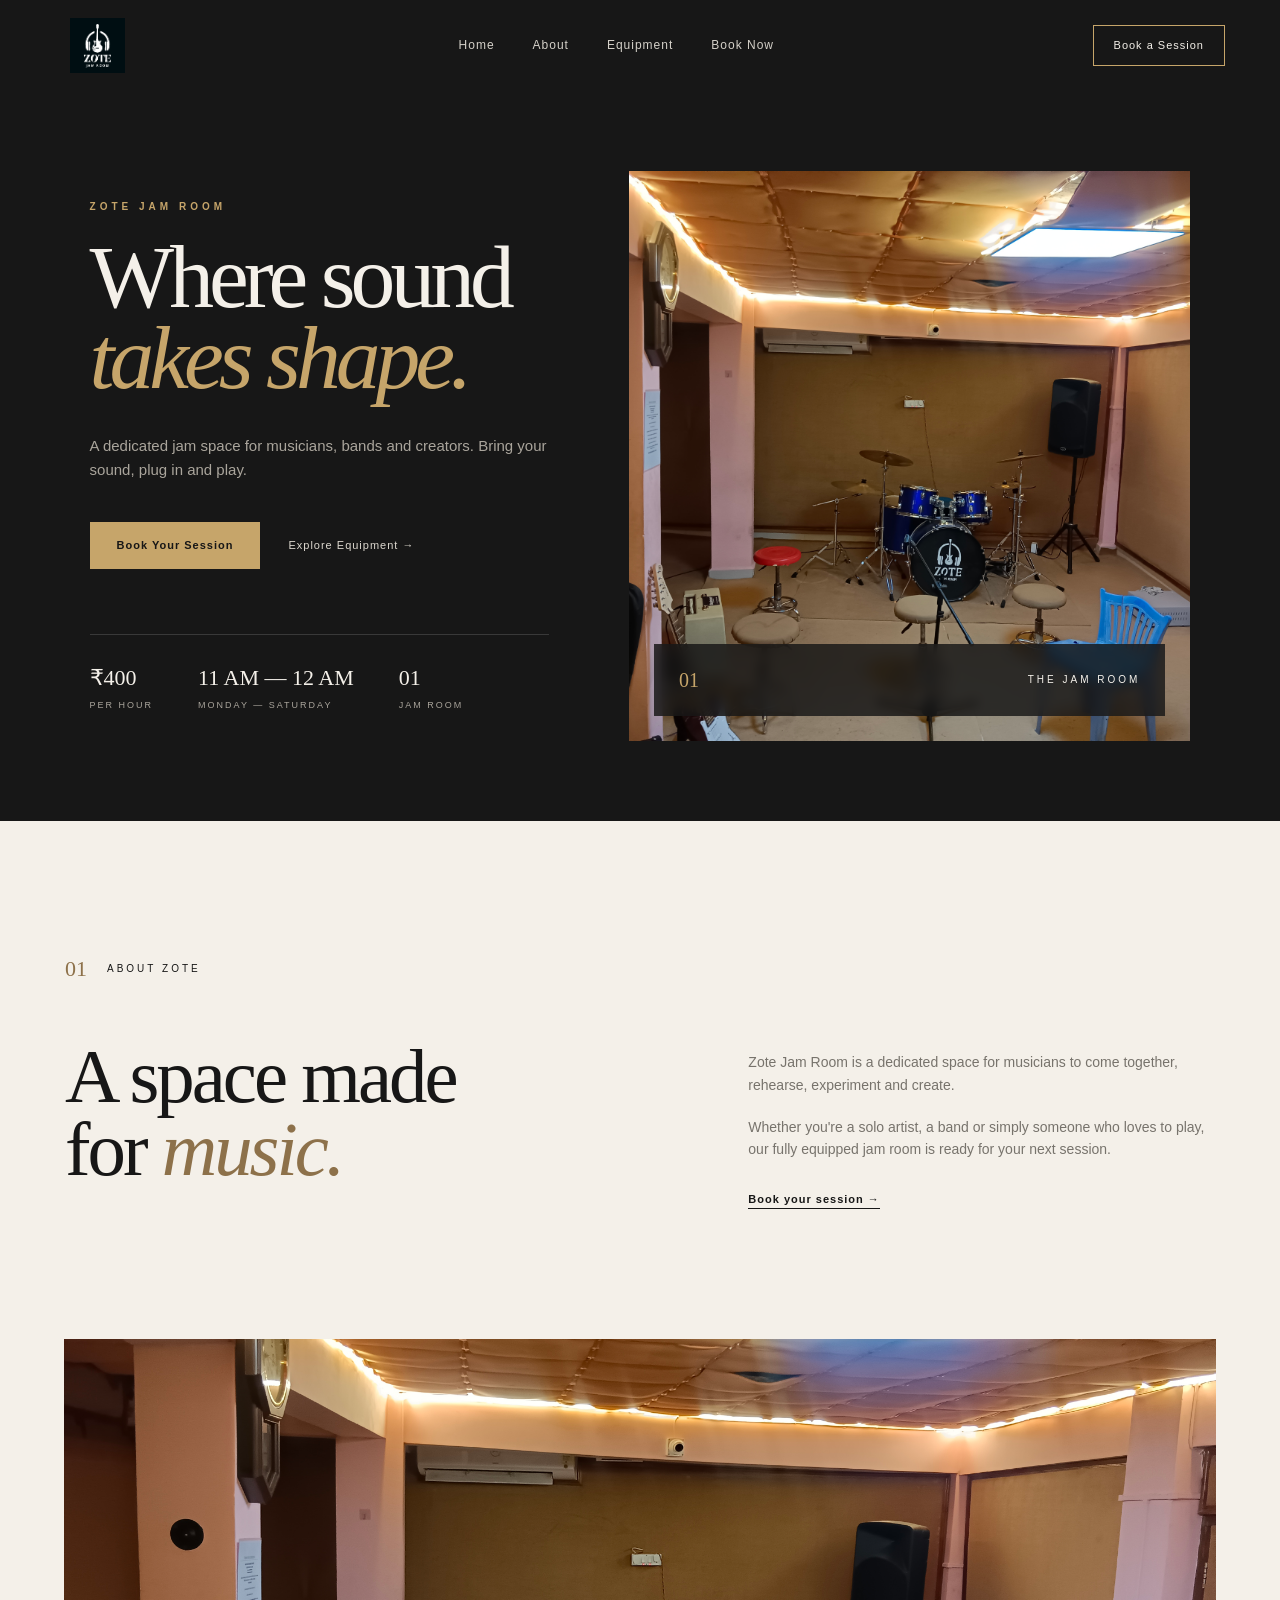
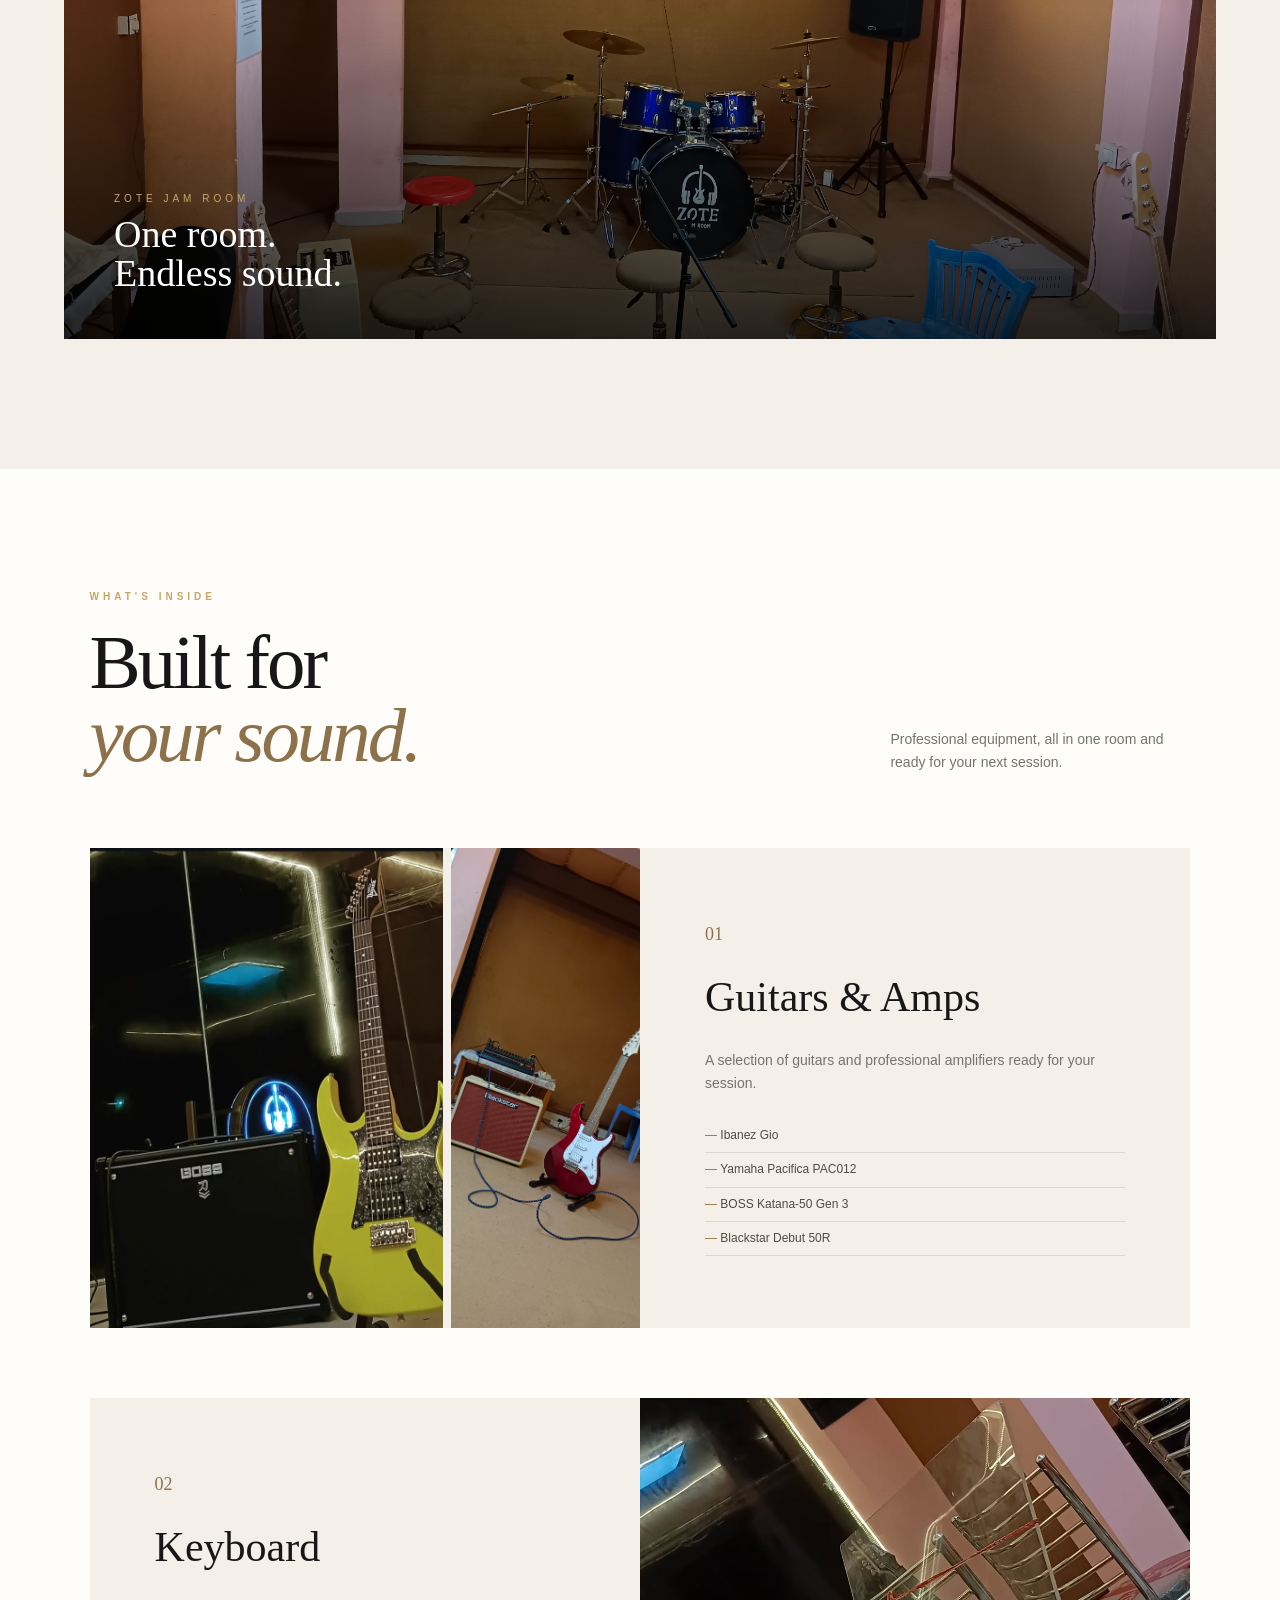
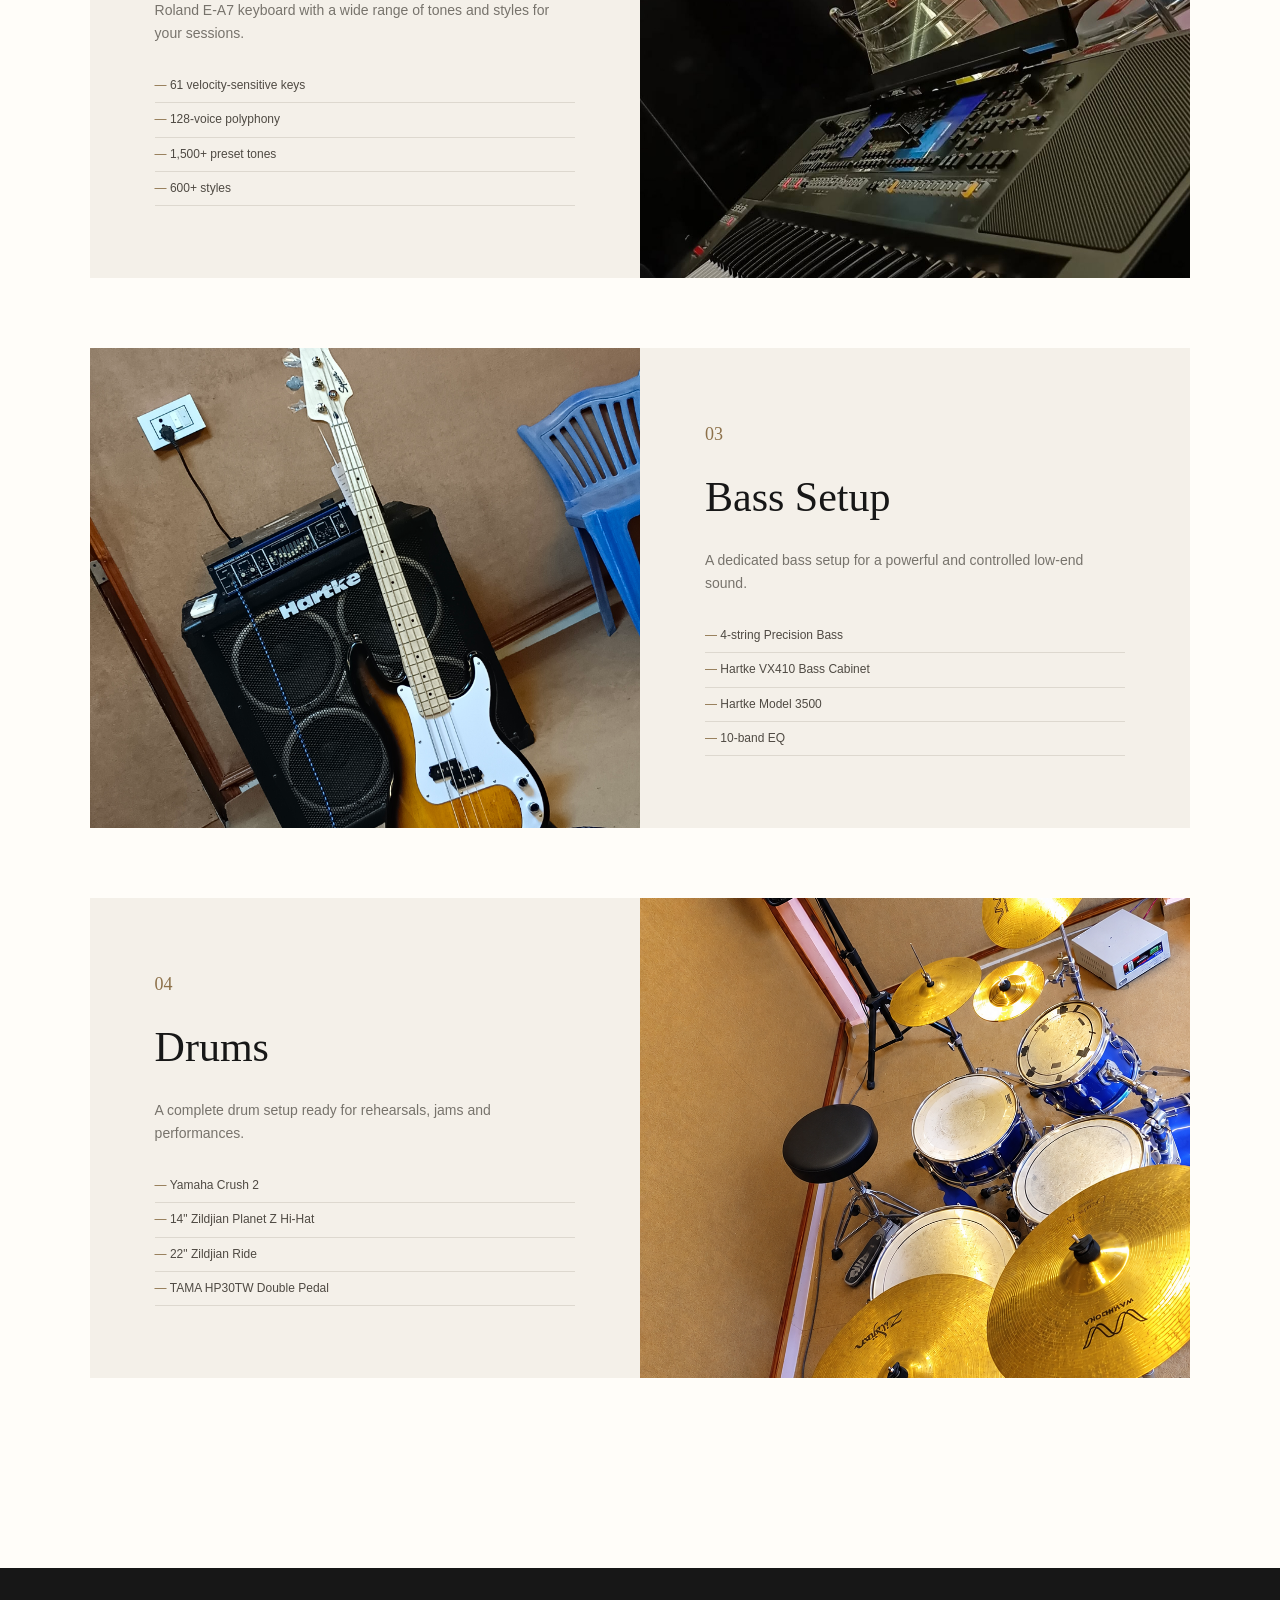
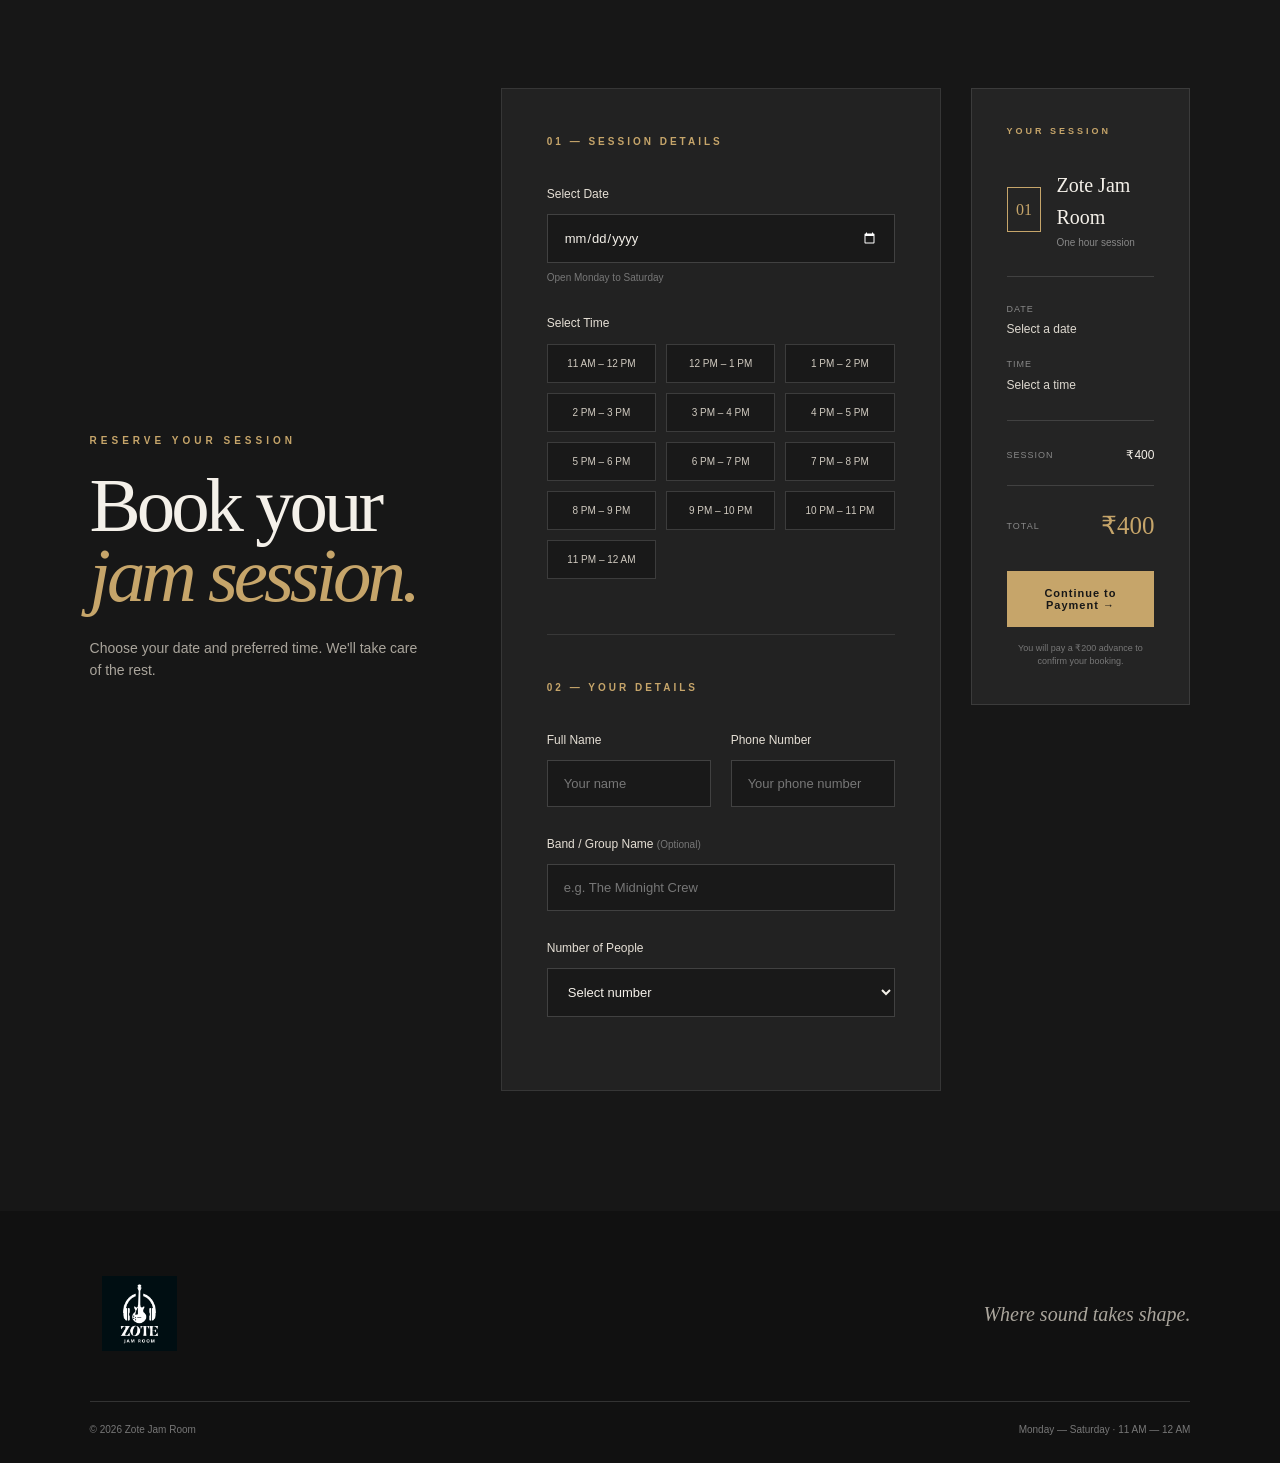
==== frontend/index.html @ 8114c33a "Initial Zote Jam Room website" ====
<!DOCTYPE html>
<html lang="en">

<head>

    <meta charset="UTF-8">

    <meta name="viewport"
          content="width=device-width, initial-scale=1.0">

    <title>Zote Jam Room | Where Sound Takes Shape</title>

    <link rel="stylesheet" href="style.css">

</head>


<body>


    <!-- ================= NAVBAR ================= -->

    <header>

        <nav class="navbar">

            <a href="#home" class="brand">

                <img
                    src="images/zte.png"
                    alt="Zote Jam Room Logo"
                >

            </a>


            <div class="nav-links">

                <a href="#home">Home</a>

                <a href="#about">About</a>

                <a href="#equipment">Equipment</a>

                <a href="#booking">Book Now</a>

            </div>


            <a href="#booking"
               class="nav-button">

                Book a Session

            </a>

        </nav>

    </header>



    <!-- ================= MAIN ================= -->

    <main>


        <!-- ================= HERO ================= -->

        <section class="hero" id="home">


            <div class="hero-content">


                <p class="eyebrow">
                    ZOTE JAM ROOM
                </p>


                <h1>

                    Where sound

                    <br>

                    <em>takes shape.</em>

                </h1>


                <p class="hero-description">

                    A dedicated jam space for musicians,
                    bands and creators. Bring your sound,
                    plug in and play.

                </p>


                <div class="hero-buttons">


                    <a href="#booking"
                       class="primary-button">

                        Book Your Session

                    </a>


                    <a href="#equipment"
                       class="secondary-button">

                        Explore Equipment →

                    </a>


                </div>


                <div class="hero-details">


                    <div>

                        <strong>₹400</strong>

                        <span>
                            Per Hour
                        </span>

                    </div>


                    <div>

                        <strong>
                            11 AM — 12 AM
                        </strong>

                        <span>
                            Monday — Saturday
                        </span>

                    </div>


                    <div>

                        <strong>01</strong>

                        <span>
                            Jam Room
                        </span>

                    </div>


                </div>


            </div>



            <!-- HERO IMAGE -->

            <div class="hero-image">

                <img
                    src="images/room.jpeg"
                    alt="Inside Zote Jam Room"
                >


                <div class="image-overlay">

                    <span>01</span>

                    <p>
                        THE JAM ROOM
                    </p>

                </div>

            </div>


        </section>



        <!-- ================= ABOUT ================= -->

        <section class="about"
                 id="about">


            <div class="section-number">

                <span>01</span>

                <p>ABOUT ZOTE</p>

            </div>


            <div class="about-grid">


                <h2>

                    A space made

                    <br>

                    for <em>music.</em>

                </h2>


                <div class="about-text">


                    <p>

                        Zote Jam Room is a dedicated
                        space for musicians to come
                        together, rehearse, experiment
                        and create.

                    </p>


                    <p>

                        Whether you're a solo artist,
                        a band or simply someone who
                        loves to play, our fully equipped
                        jam room is ready for your next
                        session.

                    </p>


                    <a href="#booking"
                       class="text-link">

                        Book your session →

                    </a>


                </div>


            </div>


        </section>



        <!-- ================= STUDIO SHOWCASE ================= -->

        <section class="showcase">


            <div class="showcase-image">


                <img
                    src="images/room.jpeg"
                    alt="Zote Jam Room Studio"
                >


                <div class="showcase-overlay">

                    <p>
                        ZOTE JAM ROOM
                    </p>

                    <h3>

                        One room.

                        <br>

                        Endless sound.

                    </h3>

                </div>


            </div>


        </section>



        <!-- ================= EQUIPMENT ================= -->

        <section class="equipment"
                 id="equipment">


            <div class="equipment-heading">


                <div>

                    <p class="eyebrow">
                        WHAT'S INSIDE
                    </p>


                    <h2>

                        Built for

                        <br>

                        <em>your sound.</em>

                    </h2>

                </div>


                <p>

                    Professional equipment,
                    all in one room and ready
                    for your next session.

                </p>


            </div>



            <!-- ================= GUITARS ================= -->

            <article class="equipment-card">


                <div class="equipment-gallery">


                    <div class="gallery-main">

                        <img
                            src="images/ibanez.jpeg"
                            alt="Ibanez Gio guitar"
                        >

                    </div>


                    <div class="gallery-small">

                        <img
                            src="images/yamaha.jpeg"
                            alt="Yamaha guitar"
                        >

                    </div>


                </div>


                <div class="equipment-info">


                    <span class="equipment-number">
                        01
                    </span>


                    <h3>
                        Guitars & Amps
                    </h3>


                    <p>

                        A selection of guitars and
                        professional amplifiers
                        ready for your session.

                    </p>


                    <ul>

                        <li>
                            Ibanez Gio
                        </li>

                        <li>
                            Yamaha Pacifica PAC012
                        </li>

                        <li>
                            BOSS Katana-50 Gen 3
                        </li>

                        <li>
                            Blackstar Debut 50R
                        </li>

                    </ul>


                </div>


            </article>



            <!-- ================= KEYBOARD ================= -->

            <article class="equipment-card reverse">


                <div class="equipment-image">


                    <img
                        src="images/keyboard.jpeg"
                        alt="Roland E-A7 Keyboard"
                    >


                </div>


                <div class="equipment-info">


                    <span class="equipment-number">
                        02
                    </span>


                    <h3>
                        Keyboard
                    </h3>


                    <p>

                        Roland E-A7 keyboard with
                        a wide range of tones and
                        styles for your sessions.

                    </p>


                    <ul>

                        <li>
                            61 velocity-sensitive keys
                        </li>

                        <li>
                            128-voice polyphony
                        </li>

                        <li>
                            1,500+ preset tones
                        </li>

                        <li>
                            600+ styles
                        </li>

                    </ul>


                </div>


            </article>



            <!-- ================= BASS ================= -->

            <article class="equipment-card">


                <div class="equipment-image">


                    <img
                        src="images/fender.jpeg"
                        alt="Fender Bass Guitar"
                    >


                </div>


                <div class="equipment-info">


                    <span class="equipment-number">
                        03
                    </span>


                    <h3>
                        Bass Setup
                    </h3>


                    <p>

                        A dedicated bass setup for
                        a powerful and controlled
                        low-end sound.

                    </p>


                    <ul>

                        <li>
                            4-string Precision Bass
                        </li>

                        <li>
                            Hartke VX410 Bass Cabinet
                        </li>

                        <li>
                            Hartke Model 3500
                        </li>

                        <li>
                            10-band EQ
                        </li>

                    </ul>


                </div>


            </article>



            <!-- ================= DRUMS ================= -->

            <article class="equipment-card reverse">


                <div class="equipment-image">


                    <img
                        src="images/drum.jpeg"
                        alt="Drum Kit"
                    >


                </div>


                <div class="equipment-info">


                    <span class="equipment-number">
                        04
                    </span>


                    <h3>
                        Drums
                    </h3>


                    <p>

                        A complete drum setup
                        ready for rehearsals,
                        jams and performances.

                    </p>


                    <ul>

                        <li>
                            Yamaha Crush 2
                        </li>

                        <li>
                            14" Zildjian Planet Z Hi-Hat
                        </li>

                        <li>
                            22" Zildjian Ride
                        </li>

                        <li>
                            TAMA HP30TW Double Pedal
                        </li>

                    </ul>


                </div>


            </article>


        </section>



       <!-- ================= BOOKING ================= -->

<section class="booking" id="booking">

    <div class="booking-header">

        <p class="eyebrow">
            RESERVE YOUR SESSION
        </p>

        <h2>
            Book your
            <br>
            <em>jam session.</em>
        </h2>

        <p>
            Choose your date and preferred time.
            We'll take care of the rest.
        </p>

    </div>


    <div class="booking-container">

        <!-- BOOKING FORM -->

        <div class="booking-form">

            <div class="form-section">

                <p class="form-label">
                    01 — SESSION DETAILS
                </p>


                <!-- DATE -->

                <div class="form-group">

                    <label for="booking-date">
                        Select Date
                    </label>

                    <input
                        type="date"
                        id="booking-date"
                        name="booking-date"
                        required
                    >

                    <small>
                        Open Monday to Saturday
                    </small>

                </div>


                <!-- TIME -->

                <div class="form-group">

                    <label>
                        Select Time
                    </label>

                    <div class="time-slots">

                        <button type="button"
                                class="time-slot">
                            11 AM – 12 PM
                        </button>

                        <button type="button"
                                class="time-slot">
                            12 PM – 1 PM
                        </button>

                        <button type="button"
                                class="time-slot">
                            1 PM – 2 PM
                        </button>

                        <button type="button"
                                class="time-slot">
                            2 PM – 3 PM
                        </button>

                        <button type="button"
                                class="time-slot">
                            3 PM – 4 PM
                        </button>

                        <button type="button"
                                class="time-slot">
                            4 PM – 5 PM
                        </button>

                        <button type="button"
                                class="time-slot">
                            5 PM – 6 PM
                        </button>

                        <button type="button"
                                class="time-slot">
                            6 PM – 7 PM
                        </button>

                        <button type="button"
                                class="time-slot">
                            7 PM – 8 PM
                        </button>

                        <button type="button"
                                class="time-slot">
                            8 PM – 9 PM
                        </button>

                        <button type="button"
                                class="time-slot">
                            9 PM – 10 PM
                        </button>

                        <button type="button"
                                class="time-slot">
                            10 PM – 11 PM
                        </button>

                        <button type="button"
                                class="time-slot">
                            11 PM – 12 AM
                        </button>

                    </div>

                </div>

            </div>


            <!-- CUSTOMER DETAILS -->

            <div class="form-section">

                <p class="form-label">
                    02 — YOUR DETAILS
                </p>


                <div class="form-row">

                    <div class="form-group">

                        <label for="name">
                            Full Name
                        </label>

                        <input
                            type="text"
                            id="name"
                            placeholder="Your name"
                            required
                        >

                    </div>


                    <div class="form-group">

                        <label for="phone">
                            Phone Number
                        </label>

                        <input
                            type="tel"
                            id="phone"
                            placeholder="Your phone number"
                            required
                        >

                    </div>

                </div>


                <div class="form-group">

                    <label for="band">
                        Band / Group Name
                        <span>(Optional)</span>
                    </label>

                    <input
                        type="text"
                        id="band"
                        placeholder="e.g. The Midnight Crew"
                    >

                </div>


                <div class="form-group">

                    <label for="members">
                        Number of People
                    </label>

                    <select id="members">

                        <option value="">
                            Select number
                        </option>

                        <option value="1">
                            1 person
                        </option>

                        <option value="2">
                            2 people
                        </option>

                        <option value="3">
                            3 people
                        </option>

                        <option value="4">
                            4 people
                        </option>

                        <option value="5">
                            5 people
                        </option>

                        <option value="6">
                            6 people
                        </option>

                        <option value="7">
                            7 people
                        </option>

                        <option value="8">
                            8 people
                        </option>

                    </select>

                </div>

            </div>

        </div>


        <!-- BOOKING SUMMARY -->

        <aside class="booking-summary">

            <p class="summary-label">
                YOUR SESSION
            </p>


            <div class="summary-room">

                <span class="summary-icon">
                    01
                </span>

                <div>

                    <h3>
                        Zote Jam Room
                    </h3>

                    <p>
                        One hour session
                    </p>

                </div>

            </div>


            <div class="summary-details">

                <div>

                    <span>
                        Date
                    </span>

                    <strong id="summary-date">
                        Select a date
                    </strong>

                </div>


                <div>

                    <span>
                        Time
                    </span>

                    <strong id="summary-time">
                        Select a time
                    </strong>

                </div>

            </div>


            <div class="summary-price">

                <div>

                    <span>
                        Session
                    </span>

                    <strong>
                        ₹400
                    </strong>

                </div>


                

                <div class="total">

                    <span>
                        Total
                    </span>

                    <strong>
                        ₹400
                    </strong>

                </div>

            </div>


            <button
                type="button"
                class="confirm-button">

                Continue to Payment →

            </button>


            <p class="booking-note">

                You will pay a ₹200 advance
                to confirm your booking.

            </p>

        </aside>

    </div>

</section>

    </main>



    <!-- ================= FOOTER ================= -->

    <footer>


        <div class="footer-top">


            <div class="footer-brand">

                <img
                    src="images/zte.png"
                    alt="Zote Jam Room"
                >

            </div>


            <p>
                Where sound takes shape.
            </p>


        </div>


        <div class="footer-bottom">


            <span>
                © 2026 Zote Jam Room
            </span>


            <span>
                Monday — Saturday · 11 AM — 12 AM
            </span>


        </div>


    </footer>



    <script src="script.js"></script>


</body>

</html>
---- frontend/style.css ----
/* ==================================================
   GLOBAL
================================================== */

* {
    margin: 0;
    padding: 0;
    box-sizing: border-box;
}


html {
    scroll-behavior: smooth;
}


body {
    font-family: Arial, Helvetica, sans-serif;
    background: #f4f0e9;
    color: #171717;
    line-height: 1.6;
}


img {
    width: 100%;
    height: 100%;
    object-fit: cover;
    display: block;
}


a {
    text-decoration: none;
    color: inherit;
}


:root {

    --black: #171717;

    --black-soft: #222222;

    --cream: #f4f0e9;

    --cream-light: #fffdf9;

    --gold: #c6a56a;

    --gold-light: #e0c38b;

    --brown: #8d714a;

    --gray: #77736c;

    --gray-light: #aaa59c;

}



/* ==================================================
   NAVBAR
================================================== */

header {

    background: var(--black);

    color: var(--cream);

    position: sticky;

    top: 0;

    z-index: 1000;

}


.navbar {

    max-width: 1400px;

    margin: auto;

    padding: 18px 55px;

    display: flex;

    align-items: center;

    justify-content: space-between;

}


/* LOGO IMAGE */

.brand {

    width: 85px;

    height: 55px;

    display: flex;

    align-items: center;

}


.brand img {

    width: 100%;

    height: 100%;

    object-fit: contain;

}



/* NAV LINKS */

.nav-links {

    display: flex;

    gap: 38px;

}


.nav-links a {

    color: #d5d1c9;

    font-size: 12px;

    letter-spacing: 1px;

    transition: 0.3s;

}


.nav-links a:hover {

    color: var(--gold);

}



/* NAV BUTTON */

.nav-button {

    border: 1px solid var(--gold);

    padding: 11px 20px;

    font-size: 11px;

    letter-spacing: 1px;

    transition: 0.3s;

}


.nav-button:hover {

    background: var(--gold);

    color: var(--black);

}



/* ==================================================
   HERO
================================================== */

.hero {

    min-height: 700px;

    padding: 80px 7%;

    background: var(--black);

    color: var(--cream);

    display: grid;

    grid-template-columns: 0.9fr 1.1fr;

    align-items: center;

    gap: 80px;

}


.hero-content {

    max-width: 600px;

}


.eyebrow {

    color: var(--gold);

    font-size: 10px;

    font-weight: bold;

    letter-spacing: 4px;

    margin-bottom: 22px;

}


.hero h1 {

    font-family: Georgia, "Times New Roman", serif;

    font-size: clamp(60px, 7vw, 105px);

    line-height: 0.9;

    font-weight: 400;

    letter-spacing: -5px;

}


.hero h1 em {

    color: var(--gold);

    font-style: italic;

}


.hero-description {

    max-width: 480px;

    margin-top: 35px;

    color: var(--gray-light);

    font-size: 15px;

}


.hero-buttons {

    display: flex;

    align-items: center;

    gap: 28px;

    margin-top: 40px;

}


.primary-button {

    display: inline-block;

    background: var(--gold);

    color: var(--black);

    padding: 15px 27px;

    font-size: 11px;

    font-weight: bold;

    letter-spacing: 1px;

    transition: 0.3s;

}


.primary-button:hover {

    background: var(--gold-light);

    transform: translateY(-3px);

}


.secondary-button {

    color: #ddd8cf;

    font-size: 11px;

    letter-spacing: 1px;

    transition: 0.3s;

}


.secondary-button:hover {

    color: var(--gold);

}



/* HERO DETAILS */

.hero-details {

    display: flex;

    gap: 45px;

    margin-top: 65px;

    padding-top: 25px;

    border-top: 1px solid #393939;

}


.hero-details div {

    display: flex;

    flex-direction: column;

}


.hero-details strong {

    font-family: Georgia, serif;

    font-size: 22px;

    font-weight: 400;

}


.hero-details span {

    color: var(--gray-light);

    font-size: 9px;

    text-transform: uppercase;

    letter-spacing: 2px;

    margin-top: 3px;

}



/* HERO IMAGE */

.hero-image {

    height: 570px;

    position: relative;

    overflow: hidden;

}


.hero-image img {

    transition: 0.6s;

}


.hero-image:hover img {

    transform: scale(1.03);

}


.image-overlay {

    position: absolute;

    bottom: 25px;

    left: 25px;

    right: 25px;

    padding: 20px 25px;

    background: rgba(23, 23, 23, 0.82);

    backdrop-filter: blur(6px);

    display: flex;

    justify-content: space-between;

    align-items: center;

}


.image-overlay span {

    color: var(--gold);

    font-family: Georgia, serif;

    font-size: 20px;

}


.image-overlay p {

    font-size: 10px;

    letter-spacing: 3px;

}



/* ==================================================
   ABOUT
================================================== */

.about {

    max-width: 1250px;

    margin: auto;

    padding: 130px 50px;

}


.section-number {

    display: flex;

    align-items: center;

    gap: 20px;

}


.section-number span {

    font-family: Georgia, serif;

    color: var(--brown);

    font-size: 22px;

}


.section-number p {

    font-size: 10px;

    letter-spacing: 3px;

}


.about-grid {

    margin-top: 55px;

    display: grid;

    grid-template-columns: 1fr 0.8fr;

    gap: 100px;

}


.about-grid h2 {

    font-family: Georgia, serif;

    font-size: clamp(50px, 6vw, 80px);

    line-height: 0.95;

    font-weight: 400;

    letter-spacing: -3px;

}


.about-grid h2 em {

    color: var(--brown);

    font-style: italic;

}


.about-text {

    padding-top: 10px;

    color: var(--gray);

    font-size: 14px;

}


.about-text p + p {

    margin-top: 20px;

}


.text-link {

    display: inline-block;

    margin-top: 30px;

    color: var(--black);

    font-size: 11px;

    font-weight: bold;

    letter-spacing: 1px;

    border-bottom: 1px solid var(--black);

    transition: 0.3s;

}


.text-link:hover {

    color: var(--brown);

    border-color: var(--brown);

}



/* ==================================================
   STUDIO SHOWCASE
================================================== */

.showcase {

    padding: 0 5% 130px;

}


.showcase-image {

    max-width: 1400px;

    height: 600px;

    margin: auto;

    position: relative;

    overflow: hidden;

}


.showcase-image::after {

    content: "";

    position: absolute;

    inset: 0;

    background:
        linear-gradient(
            to top,
            rgba(0,0,0,0.75),
            transparent 55%
        );

}


.showcase-overlay {

    position: absolute;

    z-index: 2;

    bottom: 45px;

    left: 50px;

    color: white;

}


.showcase-overlay p {

    color: var(--gold);

    font-size: 10px;

    letter-spacing: 4px;

}


.showcase-overlay h3 {

    margin-top: 8px;

    font-family: Georgia, serif;

    font-size: 38px;

    font-weight: 400;

    line-height: 1.05;

}



/* ==================================================
   EQUIPMENT
================================================== */

.equipment {

    background: var(--cream-light);

    padding: 120px 7%;

}


.equipment-heading {

    max-width: 1250px;

    margin: auto;

    margin-bottom: 75px;

    display: flex;

    justify-content: space-between;

    align-items: end;

}


.equipment-heading h2 {

    font-family: Georgia, serif;

    font-size: clamp(50px, 6vw, 80px);

    font-weight: 400;

    line-height: 0.95;

    letter-spacing: -3px;

}


.equipment-heading h2 em {

    color: var(--brown);

    font-style: italic;

}


.equipment-heading > p {

    max-width: 300px;

    color: var(--gray);

    font-size: 14px;

}



/* ==================================================
   EQUIPMENT CARDS
================================================== */

.equipment-card {

    max-width: 1250px;

    margin: 0 auto 70px;

    display: grid;

    grid-template-columns: 1fr 1fr;

    min-height: 480px;

    background: var(--cream);

}


.equipment-card.reverse {

    direction: rtl;

}


.equipment-card.reverse .equipment-info {

    direction: ltr;

}



/* NORMAL IMAGE */

.equipment-image {

    height: 480px;

    overflow: hidden;

}


.equipment-image img {

    transition: 0.5s;

}


.equipment-card:hover .equipment-image img {

    transform: scale(1.04);

}



/* GUITAR GALLERY */

.equipment-gallery {

    height: 480px;

    display: grid;

    grid-template-columns: 1.5fr 0.8fr;

    gap: 8px;

    overflow: hidden;

}


.gallery-main,
.gallery-small {

    overflow: hidden;

}


.gallery-main img,
.gallery-small img {

    transition: 0.5s;

}


.equipment-card:hover
.gallery-main img,
.equipment-card:hover
.gallery-small img {

    transform: scale(1.04);

}



/* EQUIPMENT TEXT */

.equipment-info {

    padding: 65px;

    display: flex;

    flex-direction: column;

    justify-content: center;

}


.equipment-number {

    color: var(--brown);

    font-family: Georgia, serif;

    font-size: 18px;

    margin-bottom: 15px;

}


.equipment-info h3 {

    font-family: Georgia, serif;

    font-size: 42px;

    font-weight: 400;

    margin-bottom: 18px;

}


.equipment-info > p {

    color: var(--gray);

    font-size: 14px;

    max-width: 400px;

    margin-bottom: 25px;

}


.equipment-info ul {

    list-style: none;

    color: #4f4a43;

    font-size: 12px;

}


.equipment-info li {

    padding: 7px 0;

    border-bottom: 1px solid #ddd8cf;

}


.equipment-info li::before {

    content: "— ";

    color: var(--brown);

}



/* ==================================================
   BOOKING
================================================== */

.booking {

    background: var(--black);

    color: var(--cream);

    padding: 110px 10%;

    display: flex;

    justify-content: space-between;

    align-items: center;

    gap: 70px;

}


.booking-content {

    max-width: 650px;

}


.booking h2 {

    font-family: Georgia, serif;

    font-size: clamp(50px, 6vw, 80px);

    line-height: 0.95;

    font-weight: 400;

    letter-spacing: -3px;

}


.booking h2 em {

    color: var(--gold);

    font-style: italic;

}


.booking-content > p:last-child {

    color: var(--gray-light);

    max-width: 470px;

    margin-top: 25px;

    font-size: 14px;

}



/* BOOKING CARD */

.booking-card {

    min-width: 320px;

    padding: 40px;

    background: #242424;

    border: 1px solid #393939;

}


.booking-label {

    color: var(--gold);

    font-size: 9px;

    letter-spacing: 3px;

}


.price {

    font-family: Georgia, serif;

    font-size: 48px;

    margin-top: 15px;

}


.price span {

    font-family: Arial, sans-serif;

    color: var(--gray-light);

    font-size: 12px;

}


.booking-details {

    margin-top: 25px;

    padding: 20px 0;

    border-top: 1px solid #414141;

    border-bottom: 1px solid #414141;

}


.booking-details div {

    display: flex;

    justify-content: space-between;

    gap: 20px;

}


.booking-details div + div {

    margin-top: 12px;

}


.booking-details strong {

    font-size: 10px;

}


.booking-details span {

    color: var(--gray-light);

    font-size: 10px;

}


.booking-button {

    width: 100%;

    text-align: center;

    margin-top: 25px;

}


.booking-card small {

    display: block;

    color: #888;

    text-align: center;

    margin-top: 15px;

    font-size: 9px;

}



/* ==================================================
   FOOTER
================================================== */

footer {

    background: #111;

    color: #aaa59c;

    padding: 65px 7% 25px;

}


.footer-top {

    display: flex;

    justify-content: space-between;

    align-items: center;

}


.footer-brand {

    width: 100px;

    height: 75px;

}


.footer-brand img {

    object-fit: contain;

}


.footer-top > p {

    font-family: Georgia, serif;

    font-size: 20px;

    font-style: italic;

}


.footer-bottom {

    margin-top: 50px;

    padding-top: 20px;

    border-top: 1px solid #333;

    display: flex;

    justify-content: space-between;

    font-size: 10px;

    color: #777;

}



/* ==================================================
   TABLET
================================================== */

@media (max-width: 900px) {


        .booking {
        padding: 90px 25px;
    }

    .booking-container {
        grid-template-columns: 1fr;
    }

    .booking-summary {
        position: static;
    }

    .time-slots {
        grid-template-columns: repeat(2, 1fr);
    }


    .navbar {

        padding: 18px 25px;

    }


    .nav-links {

        display: none;

    }


    .hero {

        grid-template-columns: 1fr;

        padding: 70px 25px;

        gap: 50px;

    }


    .hero-image {

        height: 450px;

    }


    .about {

        padding: 90px 25px;

    }


    .about-grid {

        grid-template-columns: 1fr;

        gap: 40px;

    }


    .showcase {

        padding: 0 25px 90px;

    }


    .showcase-image {

        height: 450px;

    }


    .equipment {

        padding: 90px 25px;

    }


    .equipment-heading {

        flex-direction: column;

        align-items: start;

        gap: 25px;

    }


    .equipment-card,
    .equipment-card.reverse {

        grid-template-columns: 1fr;

        direction: ltr;

    }


    .equipment-image {

        height: 350px;

    }


    .equipment-gallery {

        height: 350px;

    }


    .equipment-info {

        padding: 45px 30px;

    }


    .booking {

        flex-direction: column;

        align-items: start;

        padding: 80px 25px;

    }


    .booking-card {

        width: 100%;

        min-width: 0;

    }


    .footer-top {

        flex-direction: column;

        align-items: start;

        gap: 25px;

    }


    .footer-bottom {

        flex-direction: column;

        gap: 10px;

    }

}

/* ==================================================
   BOOKING FORM
================================================== */

.booking {
    background: var(--black);
    color: var(--cream);

    padding: 120px 7%;
}


.booking-header {
    max-width: 1250px;
    margin: 0 auto 65px;
}


.booking-header h2 {
    font-family: Georgia, "Times New Roman", serif;

    font-size: clamp(55px, 6vw, 85px);

    font-weight: 400;

    line-height: 0.92;

    letter-spacing: -4px;
}


.booking-header h2 em {
    color: var(--gold);
    font-style: italic;
}


.booking-header > p:last-child {
    color: var(--gray-light);

    max-width: 450px;

    margin-top: 25px;

    font-size: 14px;
}


.booking-container {
    max-width: 1250px;

    margin: auto;

    display: grid;

    grid-template-columns: 1.4fr 0.7fr;

    gap: 30px;

    align-items: start;
}


/* FORM */

.booking-form {
    background: #222222;

    border: 1px solid #363636;

    padding: 45px;
}


.form-section + .form-section {
    margin-top: 55px;

    padding-top: 45px;

    border-top: 1px solid #383838;
}


.form-label {
    color: var(--gold);

    font-size: 10px;

    font-weight: bold;

    letter-spacing: 3px;

    margin-bottom: 35px;
}


.form-group {
    margin-bottom: 28px;
}


.form-group label {
    display: block;

    color: #e5dfd5;

    font-size: 12px;

    margin-bottom: 10px;
}


.form-group label span {
    color: #777;

    font-size: 10px;
}


.form-group input,
.form-group select {
    width: 100%;

    padding: 15px 16px;

    background: #191919;

    border: 1px solid #414141;

    color: var(--cream);

    font-family: Arial, sans-serif;

    font-size: 13px;

    outline: none;

    transition: 0.3s;
}


.form-group input:focus,
.form-group select:focus {
    border-color: var(--gold);
}


.form-group input::placeholder {
    color: #777;
}


.form-group small {
    display: block;

    color: #777;

    font-size: 10px;

    margin-top: 7px;
}


.form-row {
    display: grid;

    grid-template-columns: 1fr 1fr;

    gap: 20px;
}


/* DATE INPUT */

input[type="date"] {
    color-scheme: dark;
}


/* TIME SLOTS */

.time-slots {
    display: grid;

    grid-template-columns: repeat(3, 1fr);

    gap: 10px;
}


.time-slot {
    padding: 13px 8px;

    background: #191919;

    border: 1px solid #3c3c3c;

    color: #cfc9bf;

    font-size: 10px;

    cursor: pointer;

    transition: 0.25s;
}


.time-slot:hover {
    border-color: var(--gold);

    color: var(--gold);
}


.time-slot.selected {
    background: var(--gold);

    border-color: var(--gold);

    color: var(--black);

    font-weight: bold;
}


/* BOOKING SUMMARY */

.booking-summary {
    position: sticky;

    top: 110px;

    background: #242424;

    border: 1px solid #3b3b3b;

    padding: 35px;
}


.summary-label {
    color: var(--gold);

    font-size: 9px;

    font-weight: bold;

    letter-spacing: 3px;

    margin-bottom: 30px;
}


.summary-room {
    display: flex;

    align-items: center;

    gap: 15px;

    padding-bottom: 25px;

    border-bottom: 1px solid #414141;
}


.summary-icon {
    width: 45px;

    height: 45px;

    display: flex;

    align-items: center;

    justify-content: center;

    border: 1px solid var(--gold);

    color: var(--gold);

    font-family: Georgia, serif;

    font-size: 16px;
}


.summary-room h3 {
    font-family: Georgia, serif;

    font-size: 20px;

    font-weight: 400;
}


.summary-room p {
    color: #888;

    font-size: 10px;

    margin-top: 2px;
}


.summary-details {
    padding: 25px 0;

    border-bottom: 1px solid #414141;
}


.summary-details div {
    display: flex;

    flex-direction: column;

    gap: 4px;
}


.summary-details div + div {
    margin-top: 18px;
}


.summary-details span,
.summary-price span {
    color: #888;

    font-size: 9px;

    text-transform: uppercase;

    letter-spacing: 1px;
}


.summary-details strong {
    color: #ddd8cf;

    font-size: 12px;

    font-weight: normal;
}


.summary-price {
    padding: 25px 0;
}


.summary-price > div {
    display: flex;

    justify-content: space-between;

    align-items: center;
}


.summary-price > div + div {
    margin-top: 12px;
}


.summary-price strong {
    font-size: 12px;

    font-weight: normal;
}


.summary-price .total {
    margin-top: 20px;

    padding-top: 20px;

    border-top: 1px solid #414141;
}


.summary-price .total strong {
    color: var(--gold);

    font-family: Georgia, serif;

    font-size: 25px;
}


.confirm-button {
    width: 100%;

    border: none;

    padding: 16px;

    background: var(--gold);

    color: var(--black);

    font-size: 11px;

    font-weight: bold;

    letter-spacing: 1px;

    cursor: pointer;

    transition: 0.3s;
}


.confirm-button:hover {
    background: var(--gold-light);

    transform: translateY(-2px);
}


.booking-note {
    color: #777;

    text-align: center;

    font-size: 9px;

    line-height: 1.5;

    margin-top: 15px;
}


/* ==================================================
   MOBILE
================================================== */

@media (max-width: 500px) {

    
         .booking-form {
        padding: 30px 20px;
    }

    .form-row {
        grid-template-columns: 1fr;
        gap: 0;
    }

    .time-slots {
        grid-template-columns: 1fr 1fr;
    }

    .booking-summary {
        padding: 25px 20px;
    }

    .nav-button {

        display: none;

    }


    .hero h1 {

        font-size: 60px;

    }


    .hero-buttons {

        flex-direction: column;

        align-items: start;

    }


    .hero-details {

        gap: 20px;

        flex-wrap: wrap;

    }


    .hero-image {

        height: 350px;

    }


    .showcase-image {

        height: 350px;

    }


    .equipment-info h3 {

        font-size: 34px;

    }


    .equipment-gallery {

        grid-template-columns: 1fr;

        height: 500px;

    }


    .gallery-small {

        display: none;

    }


    .booking h2 {

        font-size: 50px;

    }

}
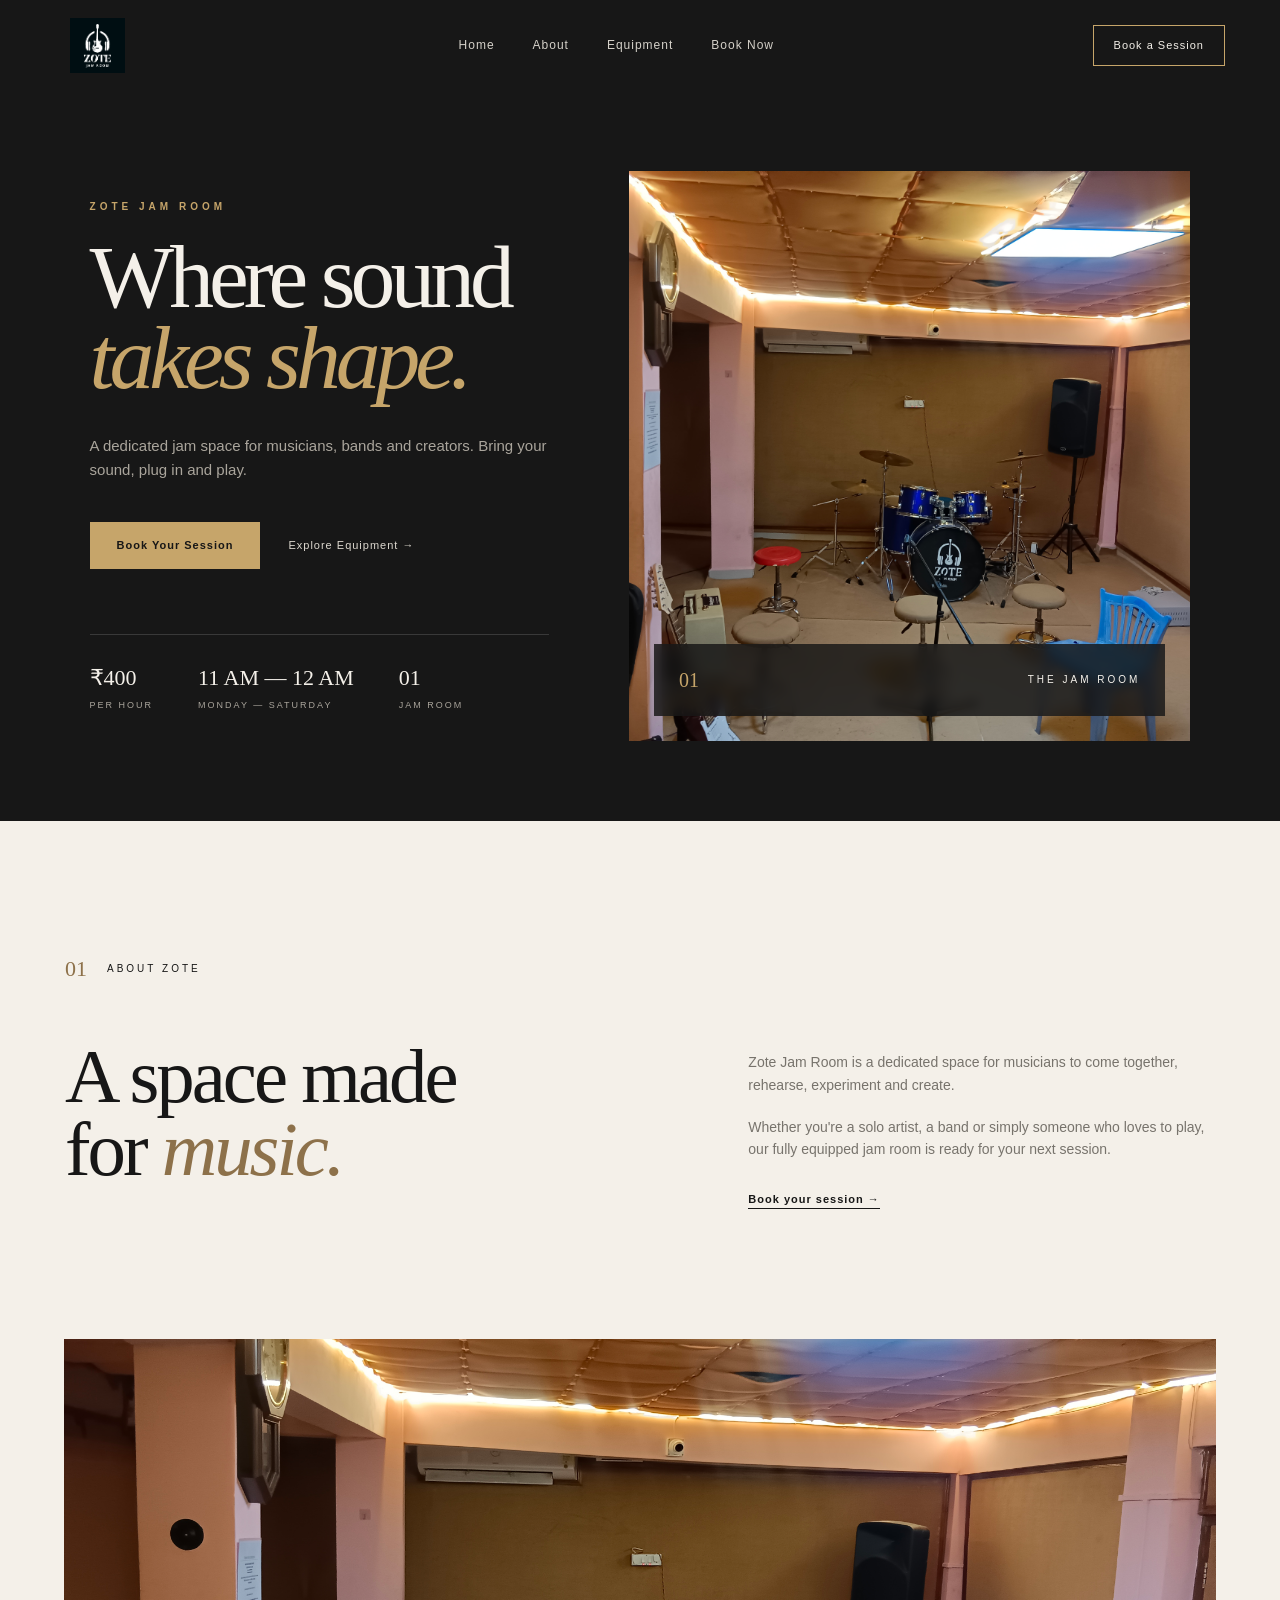
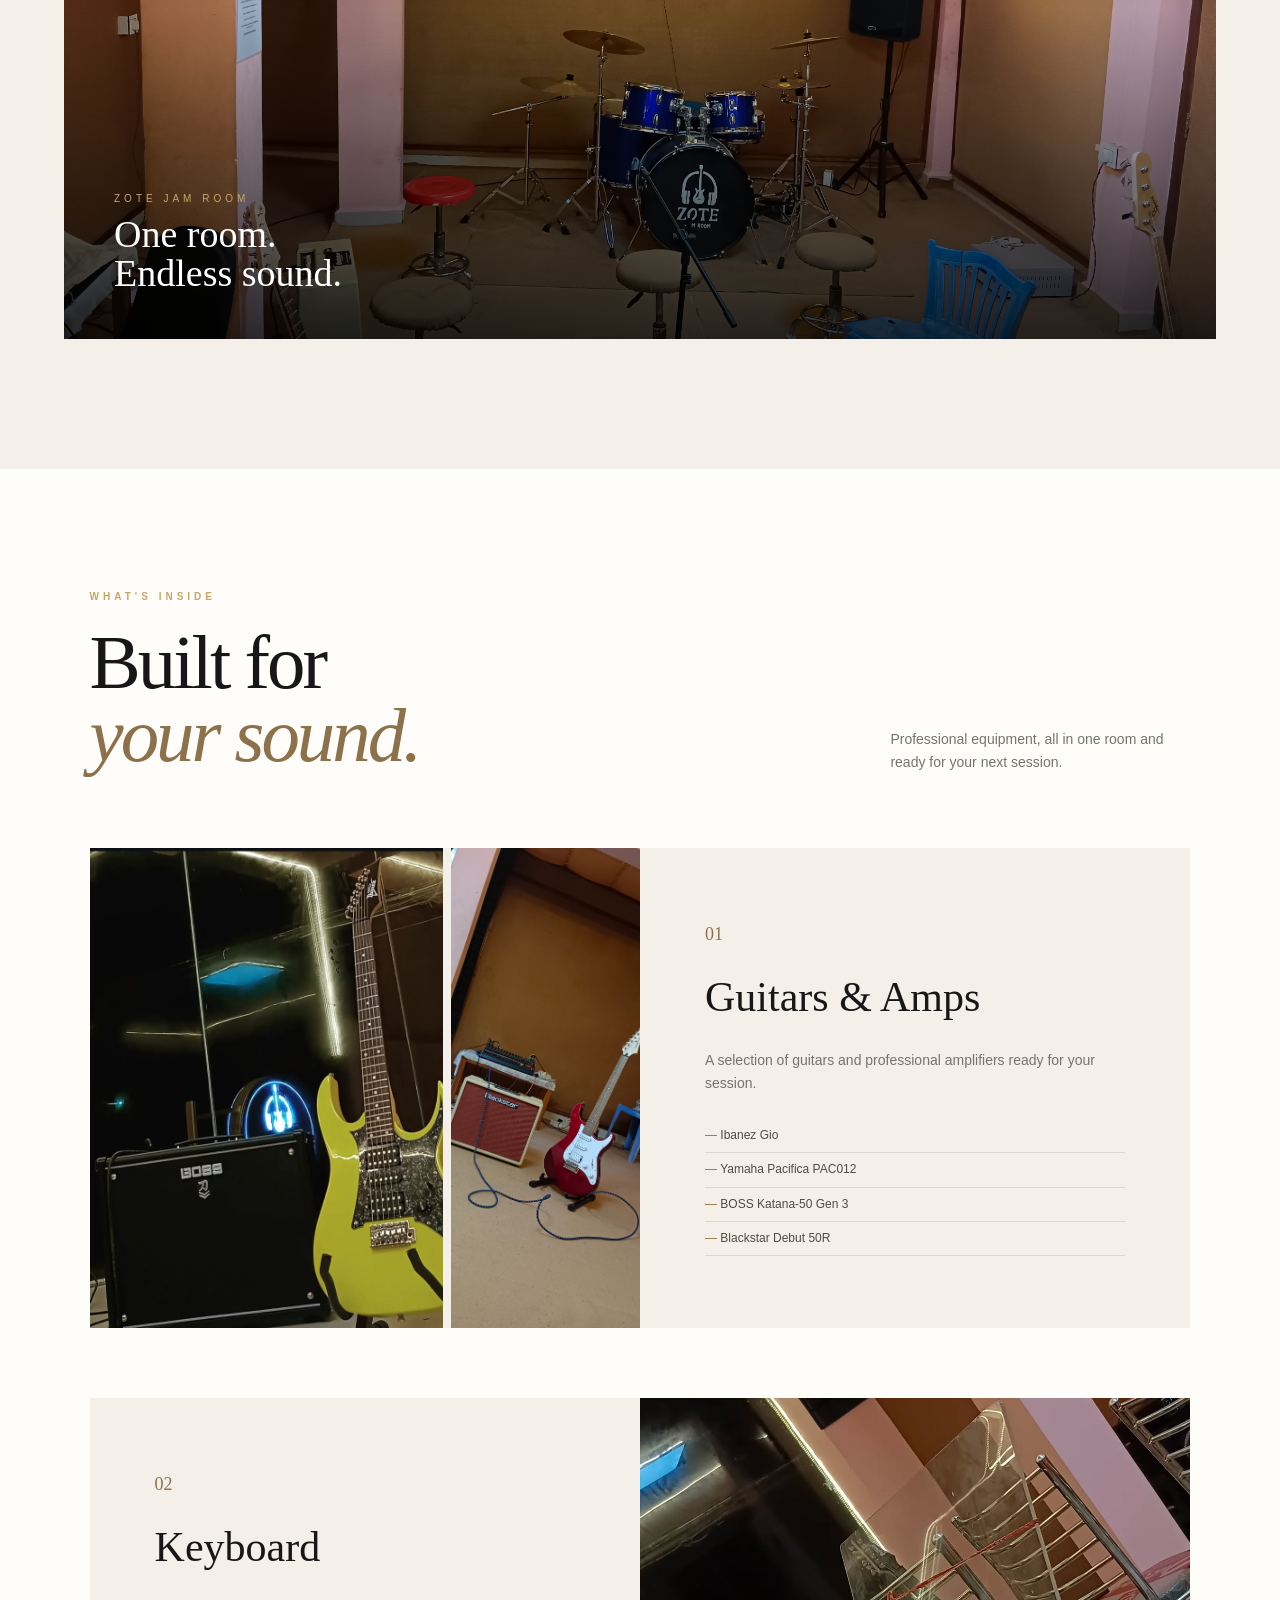
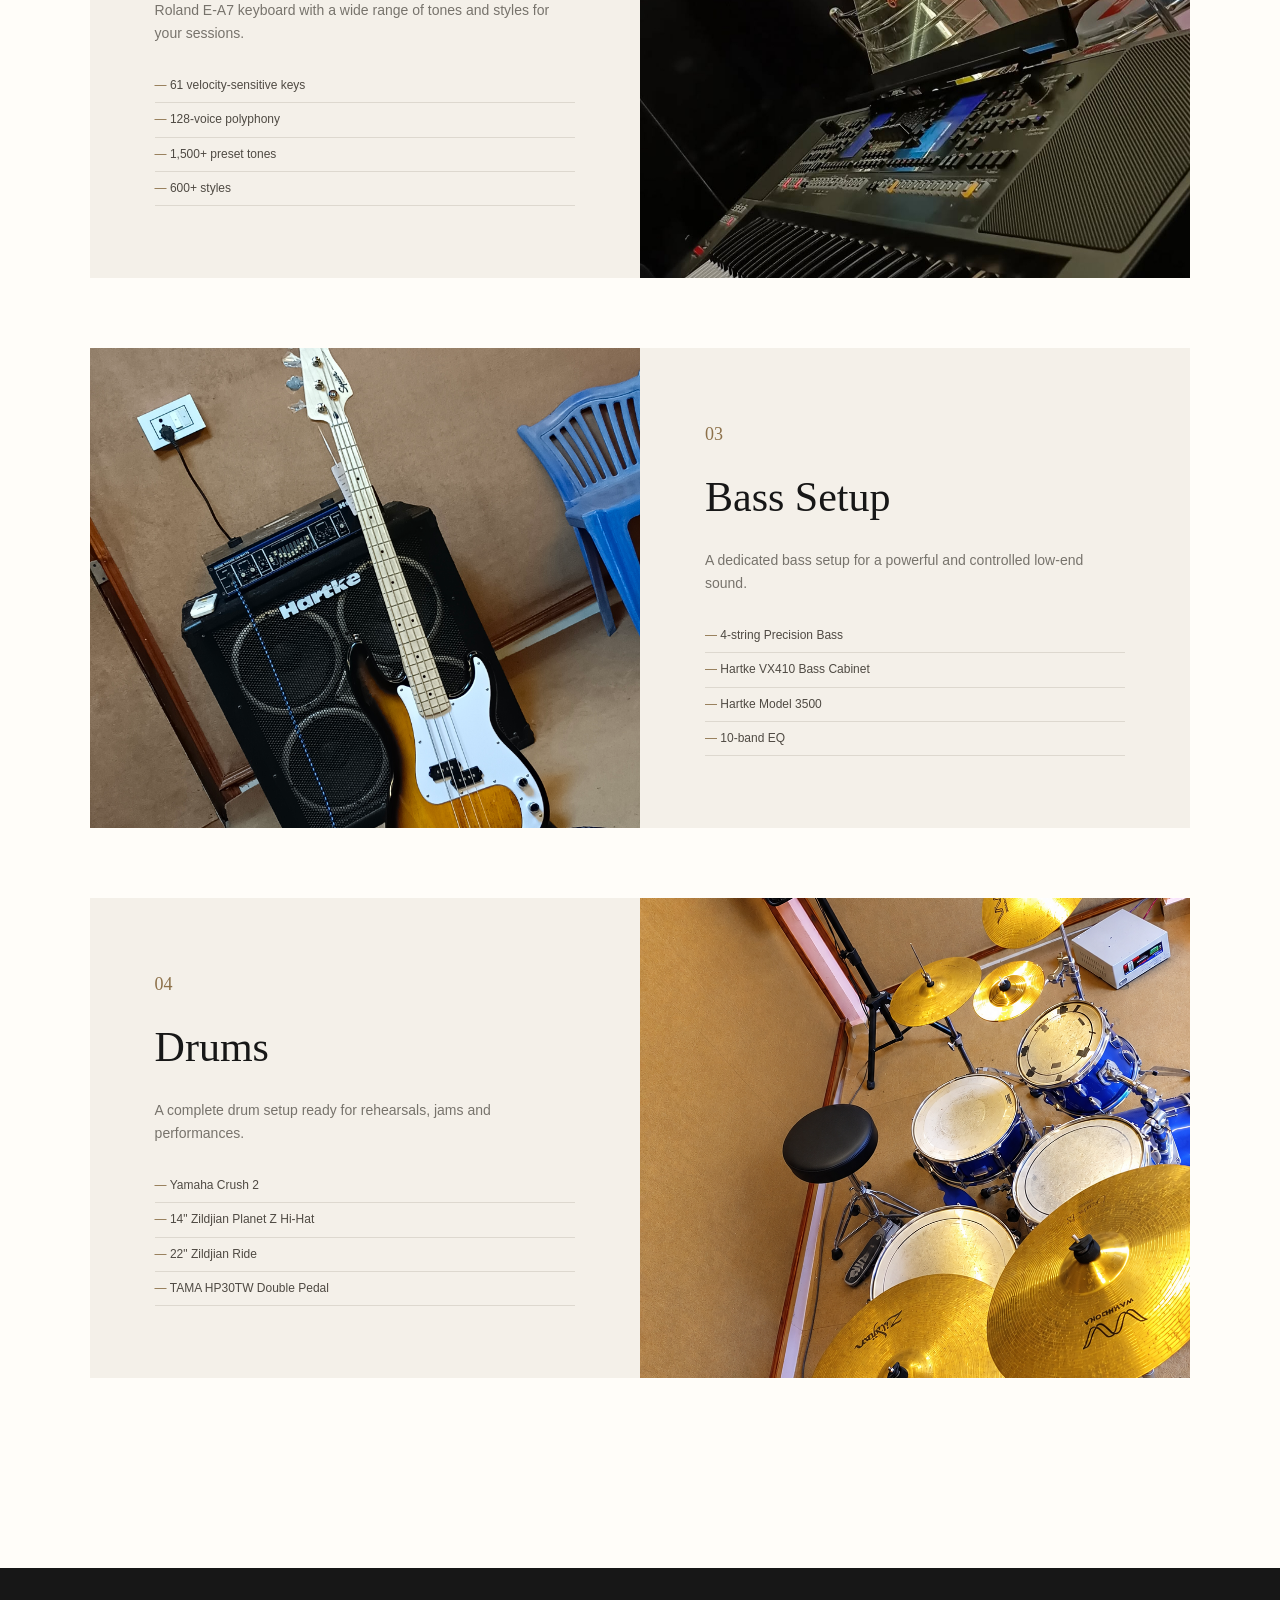
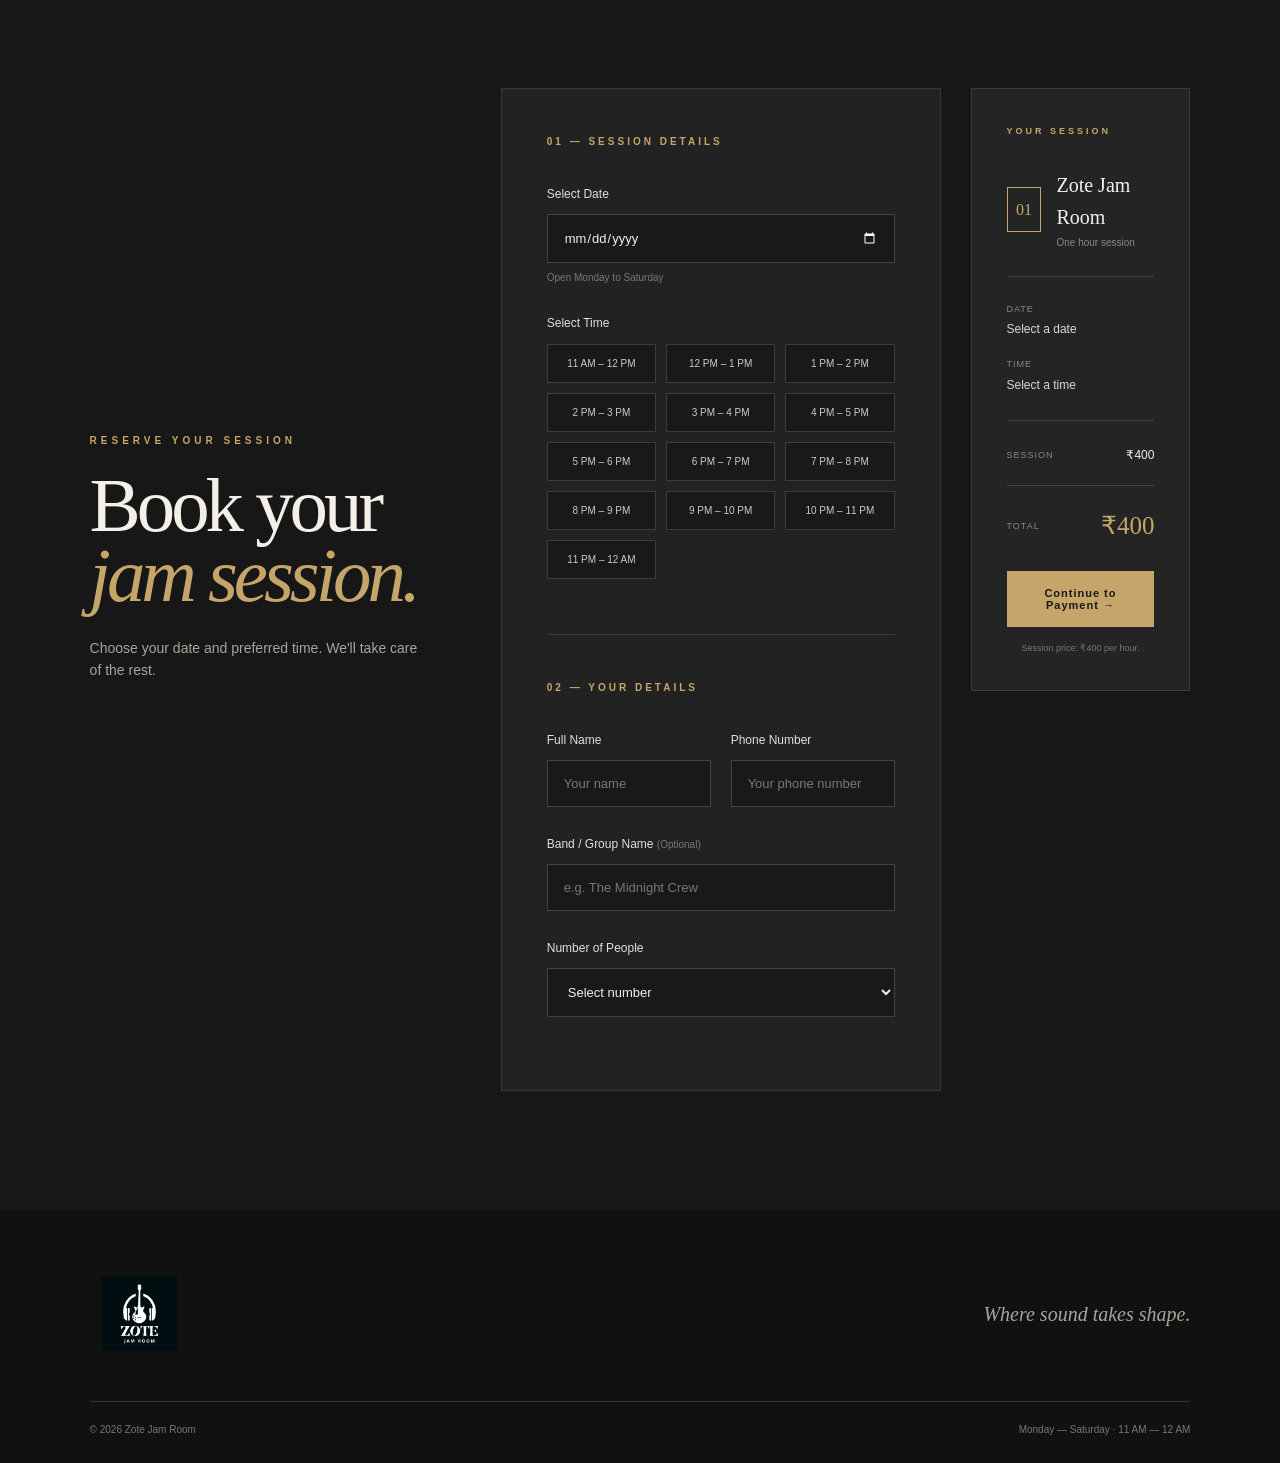
==== commit 5d6b8d3b: "Added booking form validation" ====
--- a/frontend/index.html
+++ b/frontend/index.html
@@ -838,7 +838,7 @@
                         Number of People
                     </label>
 
-                    <select id="members">
+                    <select id="members" required>
 
                         <option value="">
                             Select number
@@ -988,8 +988,7 @@
 
             <p class="booking-note">
 
-                You will pay a ₹200 advance
-                to confirm your booking.
+                 Session price: ₹400 per hour.
 
             </p>
 
--- a/frontend/style.css
+++ b/frontend/style.css
@@ -1593,6 +1593,12 @@
     font-weight: bold;
 }
 
+.time-slot.selected {
+    background: var(--gold);
+    color: var(--black);
+    border-color: var(--gold);
+}
+
 
 /* BOOKING SUMMARY */
 
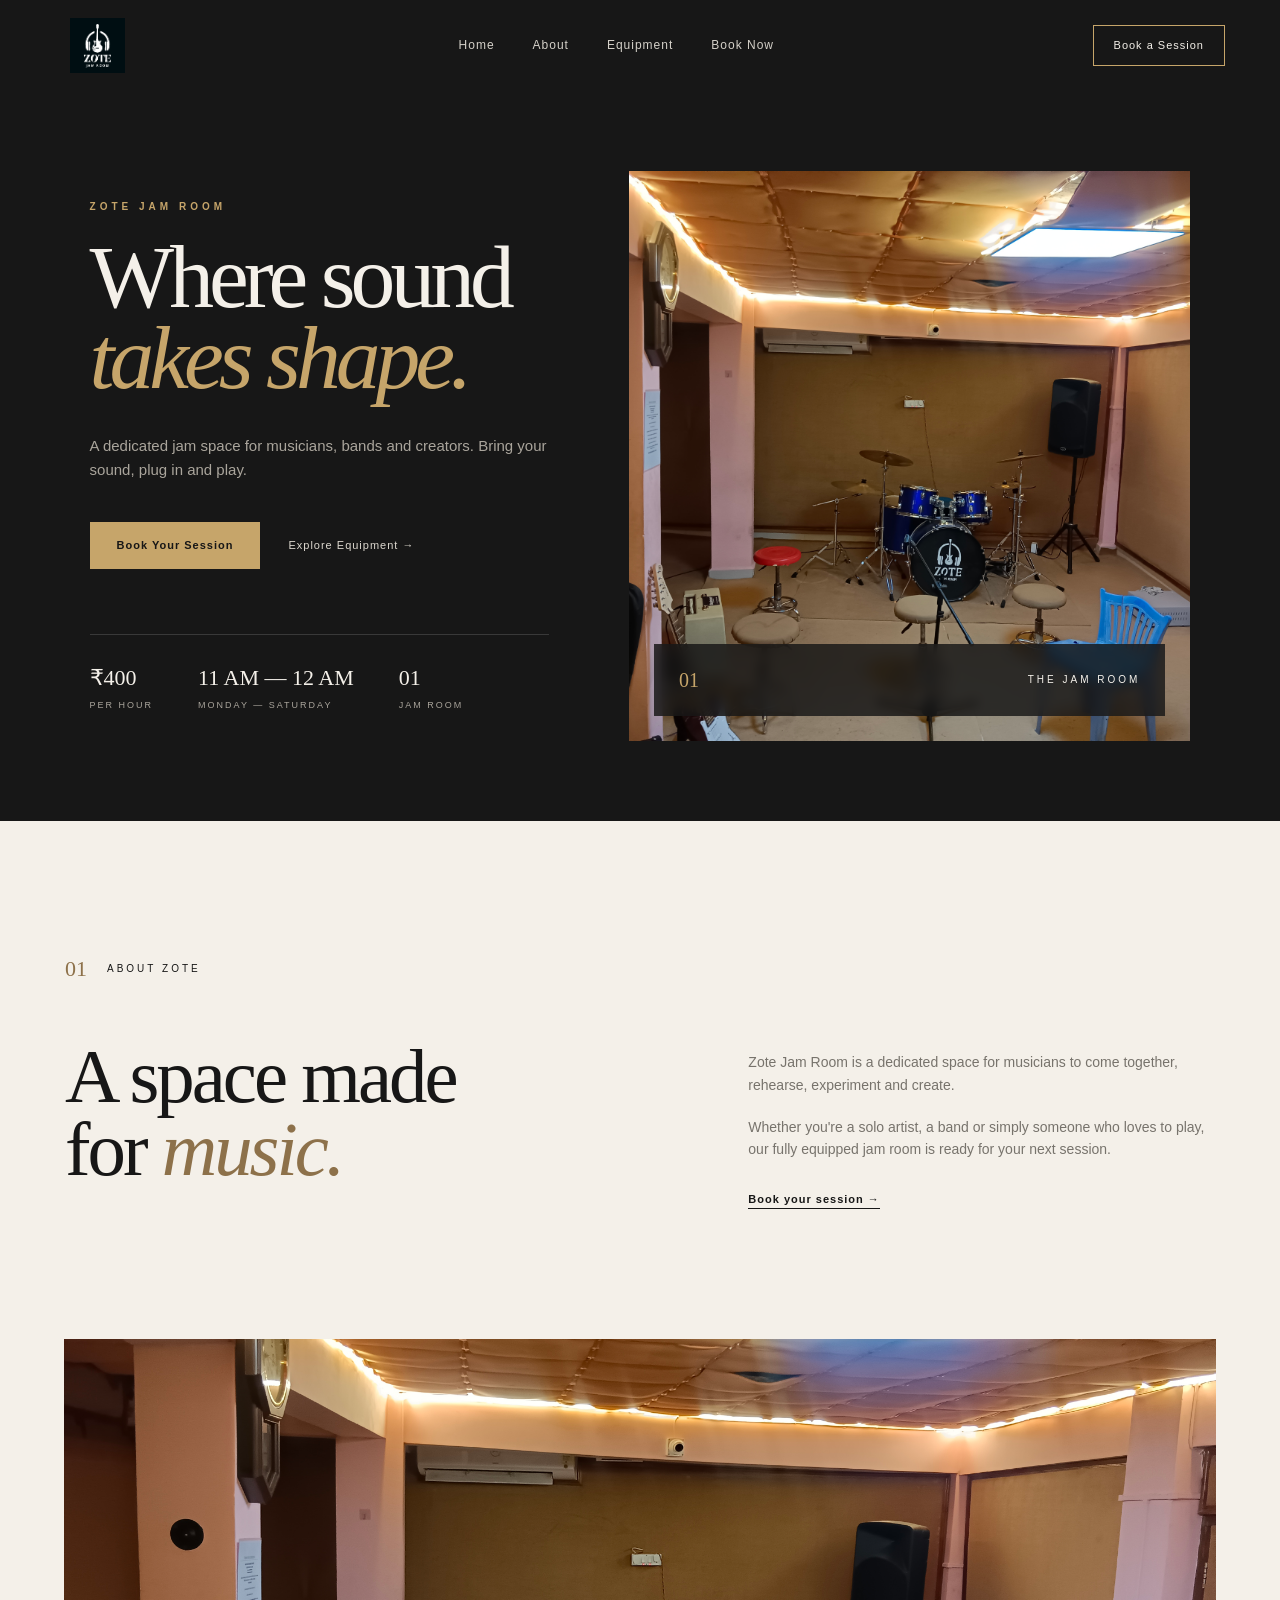
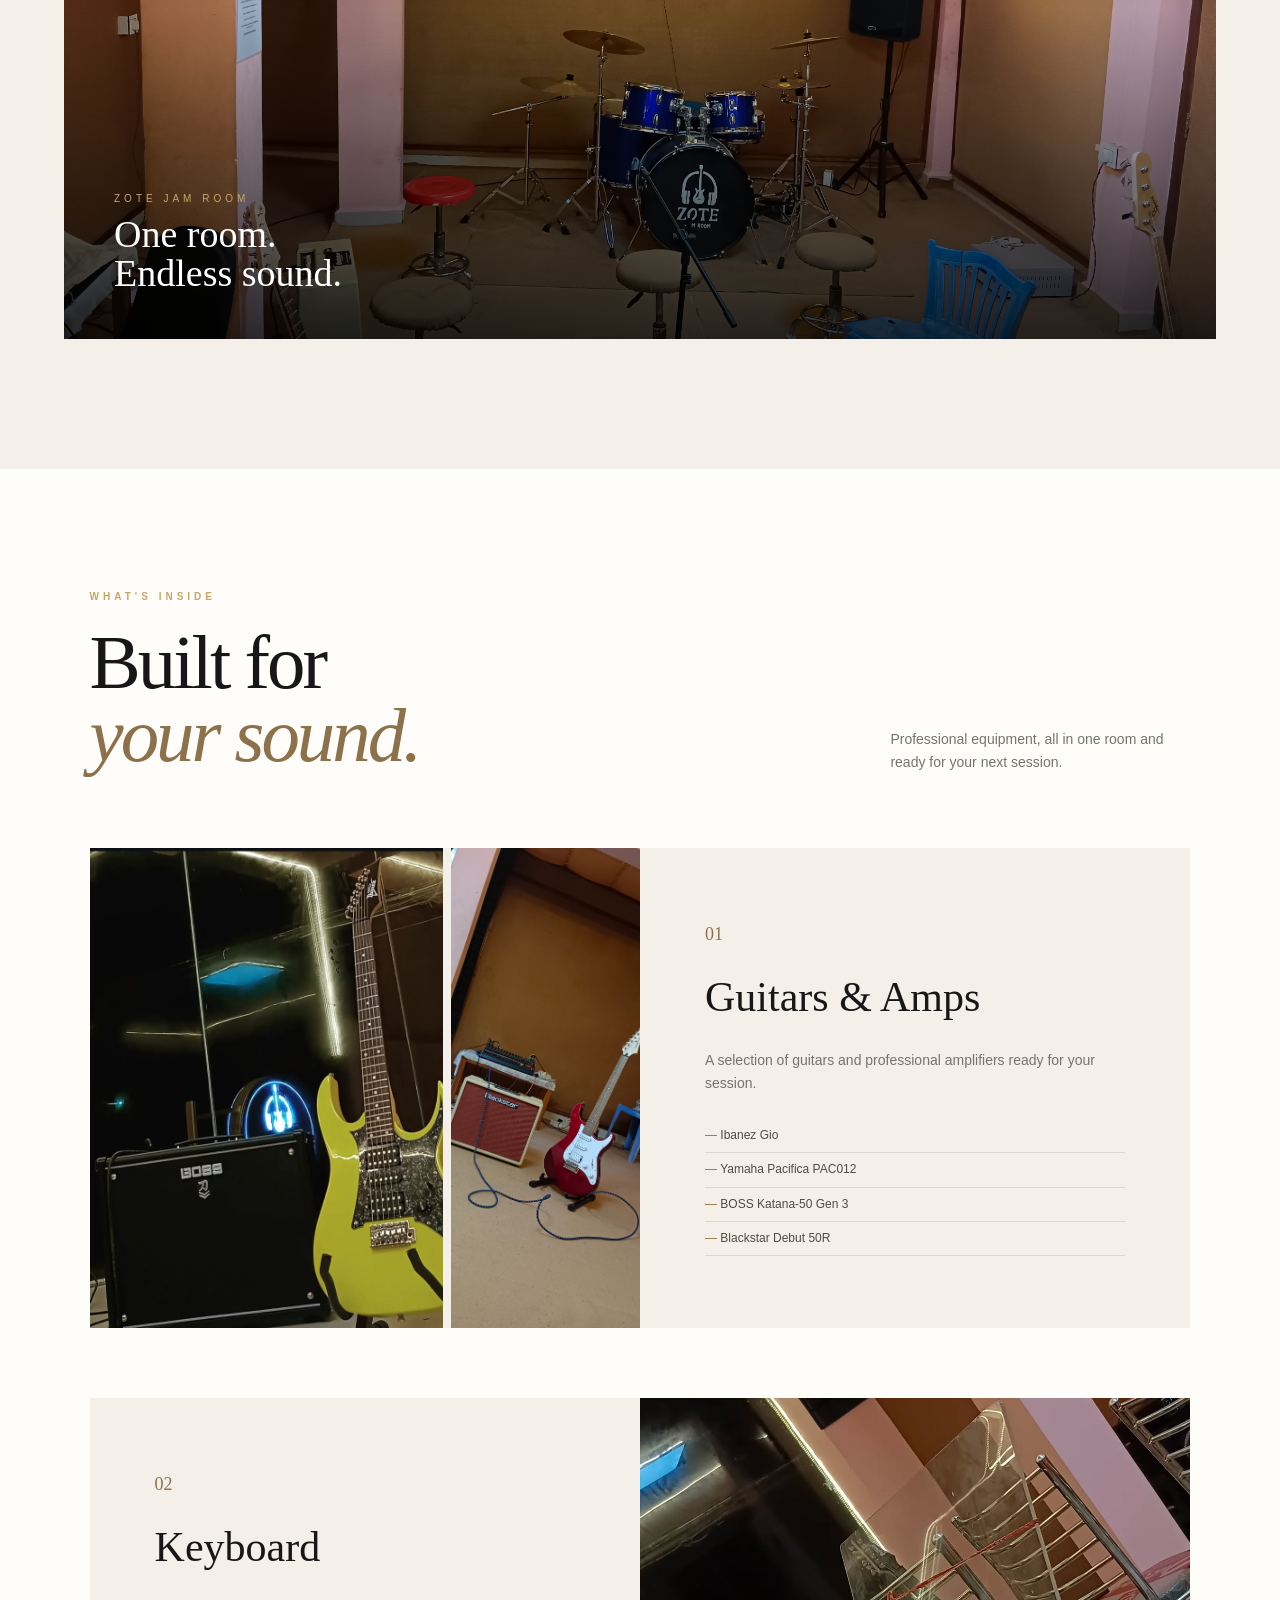
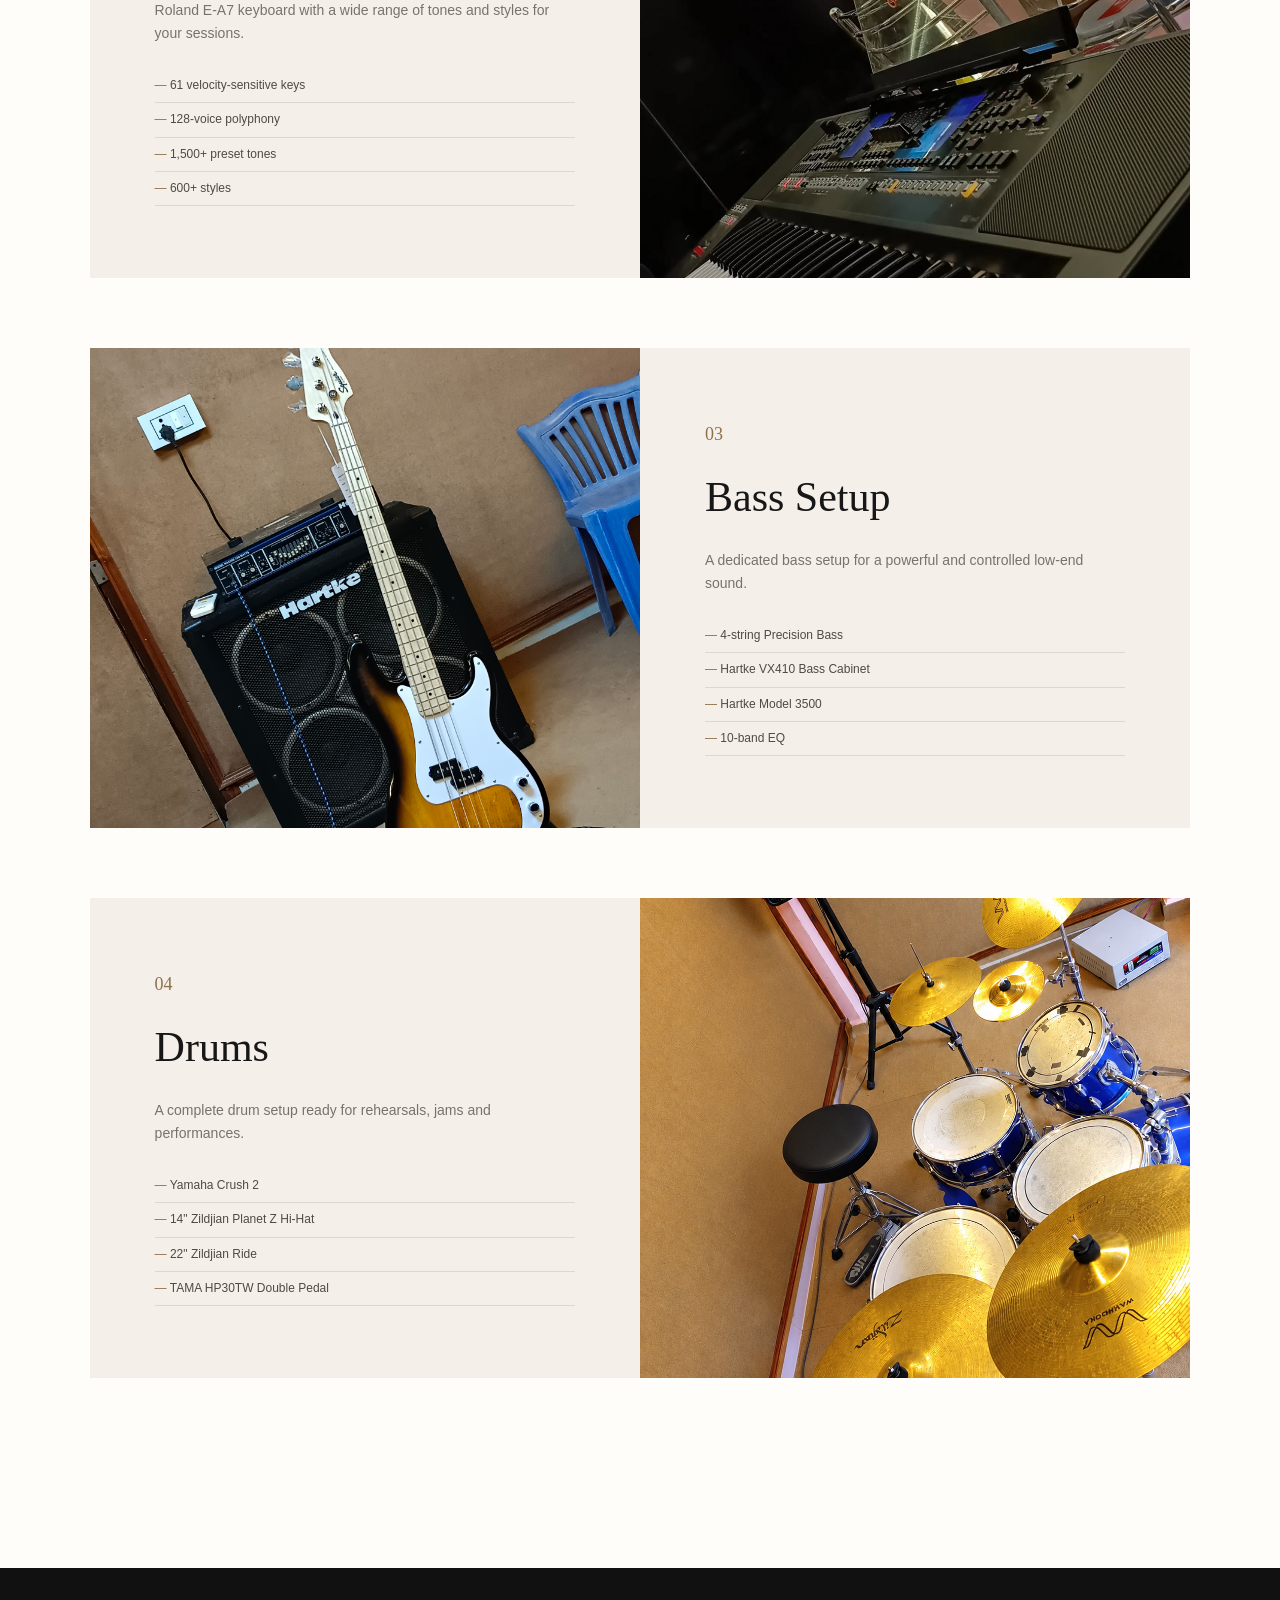
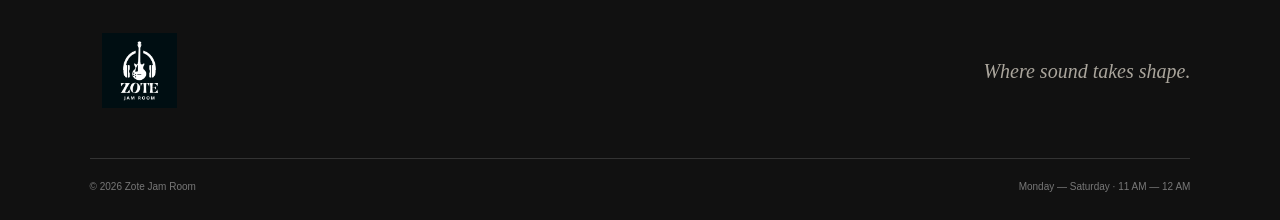
==== commit 7ba57cfe: "Move booking form to separate page" ====
--- a/frontend/index.html
+++ b/frontend/index.html
@@ -1,169 +1,103 @@
+
 <!DOCTYPE html>
 <html lang="en">
 
 <head>
-
     <meta charset="UTF-8">
-
-    <meta name="viewport"
-          content="width=device-width, initial-scale=1.0">
+    <meta name="viewport" content="width=device-width, initial-scale=1.0">
 
     <title>Zote Jam Room | Where Sound Takes Shape</title>
 
     <link rel="stylesheet" href="style.css">
-
 </head>
 
-
 <body>
 
-
     <!-- ================= NAVBAR ================= -->
 
     <header>
-
         <nav class="navbar">
 
             <a href="#home" class="brand">
-
                 <img
                     src="images/zte.png"
                     alt="Zote Jam Room Logo"
                 >
-
             </a>
 
-
             <div class="nav-links">
-
                 <a href="#home">Home</a>
-
                 <a href="#about">About</a>
-
                 <a href="#equipment">Equipment</a>
-
-                <a href="#booking">Book Now</a>
-
-            </div>
-
-
-            <a href="#booking"
-               class="nav-button">
-
+                <a href="booking.html">Book Now</a>
+            </div>
+
+            <a href="booking.html" class="nav-button">
                 Book a Session
-
             </a>
 
         </nav>
-
     </header>
 
 
-
     <!-- ================= MAIN ================= -->
 
     <main>
 
-
         <!-- ================= HERO ================= -->
 
         <section class="hero" id="home">
 
-
             <div class="hero-content">
-
 
                 <p class="eyebrow">
                     ZOTE JAM ROOM
                 </p>
 
-
                 <h1>
-
                     Where sound
-
                     <br>
-
                     <em>takes shape.</em>
-
                 </h1>
 
-
                 <p class="hero-description">
-
                     A dedicated jam space for musicians,
                     bands and creators. Bring your sound,
                     plug in and play.
-
                 </p>
 
-
                 <div class="hero-buttons">
 
-
-                    <a href="#booking"
-                       class="primary-button">
-
+                    <a href="booking.html" class="primary-button">
                         Book Your Session
-
                     </a>
 
-
-                    <a href="#equipment"
-                       class="secondary-button">
-
+                    <a href="#equipment" class="secondary-button">
                         Explore Equipment →
-
                     </a>
 
-
-                </div>
-
+                </div>
 
                 <div class="hero-details">
 
-
                     <div>
-
                         <strong>₹400</strong>
-
-                        <span>
-                            Per Hour
-                        </span>
-
+                        <span>Per Hour</span>
                     </div>
 
-
                     <div>
-
-                        <strong>
-                            11 AM — 12 AM
-                        </strong>
-
-                        <span>
-                            Monday — Saturday
-                        </span>
-
+                        <strong>11 AM — 12 AM</strong>
+                        <span>Monday — Saturday</span>
                     </div>
 
-
                     <div>
-
                         <strong>01</strong>
-
-                        <span>
-                            Jam Room
-                        </span>
-
+                        <span>Jam Room</span>
                     </div>
 
-
-                </div>
-
-
-            </div>
-
-
+                </div>
+
+            </div>
 
             <!-- HERO IMAGE -->
 
@@ -174,143 +108,94 @@
                     alt="Inside Zote Jam Room"
                 >
 
-
                 <div class="image-overlay">
-
                     <span>01</span>
-
-                    <p>
-                        THE JAM ROOM
-                    </p>
-
-                </div>
-
-            </div>
-
+                    <p>THE JAM ROOM</p>
+                </div>
+
+            </div>
 
         </section>
 
 
-
         <!-- ================= ABOUT ================= -->
 
-        <section class="about"
-                 id="about">
-
+        <section class="about" id="about">
 
             <div class="section-number">
-
                 <span>01</span>
-
                 <p>ABOUT ZOTE</p>
-
-            </div>
-
+            </div>
 
             <div class="about-grid">
 
-
                 <h2>
-
                     A space made
-
                     <br>
-
                     for <em>music.</em>
-
                 </h2>
 
-
                 <div class="about-text">
 
-
-                    <p>
-
+                    <p>
                         Zote Jam Room is a dedicated
                         space for musicians to come
                         together, rehearse, experiment
                         and create.
-
-                    </p>
-
-
-                    <p>
-
+                    </p>
+
+                    <p>
                         Whether you're a solo artist,
                         a band or simply someone who
                         loves to play, our fully equipped
                         jam room is ready for your next
                         session.
-
-                    </p>
-
-
-                    <a href="#booking"
-                       class="text-link">
-
+                    </p>
+
+                    <a href="booking.html" class="text-link">
                         Book your session →
-
                     </a>
 
-
-                </div>
-
-
-            </div>
-
+                </div>
+
+            </div>
 
         </section>
 
 
-
         <!-- ================= STUDIO SHOWCASE ================= -->
 
         <section class="showcase">
 
-
             <div class="showcase-image">
-
 
                 <img
                     src="images/room.jpeg"
                     alt="Zote Jam Room Studio"
                 >
 
-
                 <div class="showcase-overlay">
 
-                    <p>
-                        ZOTE JAM ROOM
-                    </p>
+                    <p>ZOTE JAM ROOM</p>
 
                     <h3>
-
                         One room.
-
                         <br>
-
                         Endless sound.
-
                     </h3>
 
                 </div>
 
-
-            </div>
-
+            </div>
 
         </section>
 
 
-
         <!-- ================= EQUIPMENT ================= -->
 
-        <section class="equipment"
-                 id="equipment">
-
+        <section class="equipment" id="equipment">
 
             <div class="equipment-heading">
-
 
                 <div>
 
@@ -318,739 +203,219 @@
                         WHAT'S INSIDE
                     </p>
 
-
                     <h2>
-
                         Built for
-
                         <br>
-
                         <em>your sound.</em>
-
                     </h2>
 
                 </div>
 
-
                 <p>
-
                     Professional equipment,
                     all in one room and ready
                     for your next session.
-
                 </p>
 
-
-            </div>
-
+            </div>
 
 
             <!-- ================= GUITARS ================= -->
 
             <article class="equipment-card">
 
-
                 <div class="equipment-gallery">
 
-
                     <div class="gallery-main">
-
                         <img
                             src="images/ibanez.jpeg"
                             alt="Ibanez Gio guitar"
                         >
-
                     </div>
 
-
                     <div class="gallery-small">
-
                         <img
                             src="images/yamaha.jpeg"
                             alt="Yamaha guitar"
                         >
-
                     </div>
 
-
-                </div>
-
+                </div>
 
                 <div class="equipment-info">
 
-
-                    <span class="equipment-number">
-                        01
-                    </span>
-
-
-                    <h3>
-                        Guitars & Amps
-                    </h3>
-
-
-                    <p>
-
+                    <span class="equipment-number">01</span>
+
+                    <h3>Guitars &amp; Amps</h3>
+
+                    <p>
                         A selection of guitars and
                         professional amplifiers
                         ready for your session.
-
-                    </p>
-
+                    </p>
 
                     <ul>
-
-                        <li>
-                            Ibanez Gio
-                        </li>
-
-                        <li>
-                            Yamaha Pacifica PAC012
-                        </li>
-
-                        <li>
-                            BOSS Katana-50 Gen 3
-                        </li>
-
-                        <li>
-                            Blackstar Debut 50R
-                        </li>
-
+                        <li>Ibanez Gio</li>
+                        <li>Yamaha Pacifica PAC012</li>
+                        <li>BOSS Katana-50 Gen 3</li>
+                        <li>Blackstar Debut 50R</li>
                     </ul>
 
-
-                </div>
-
+                </div>
 
             </article>
 
 
-
             <!-- ================= KEYBOARD ================= -->
 
             <article class="equipment-card reverse">
 
-
                 <div class="equipment-image">
-
 
                     <img
                         src="images/keyboard.jpeg"
                         alt="Roland E-A7 Keyboard"
                     >
 
-
-                </div>
-
+                </div>
 
                 <div class="equipment-info">
 
-
-                    <span class="equipment-number">
-                        02
-                    </span>
-
-
-                    <h3>
-                        Keyboard
-                    </h3>
-
-
-                    <p>
-
+                    <span class="equipment-number">02</span>
+
+                    <h3>Keyboard</h3>
+
+                    <p>
                         Roland E-A7 keyboard with
                         a wide range of tones and
                         styles for your sessions.
-
-                    </p>
-
+                    </p>
 
                     <ul>
-
-                        <li>
-                            61 velocity-sensitive keys
-                        </li>
-
-                        <li>
-                            128-voice polyphony
-                        </li>
-
-                        <li>
-                            1,500+ preset tones
-                        </li>
-
-                        <li>
-                            600+ styles
-                        </li>
-
+                        <li>61 velocity-sensitive keys</li>
+                        <li>128-voice polyphony</li>
+                        <li>1,500+ preset tones</li>
+                        <li>600+ styles</li>
                     </ul>
 
-
-                </div>
-
+                </div>
 
             </article>
 
 
-
             <!-- ================= BASS ================= -->
 
             <article class="equipment-card">
 
-
                 <div class="equipment-image">
-
 
                     <img
                         src="images/fender.jpeg"
                         alt="Fender Bass Guitar"
                     >
 
-
-                </div>
-
+                </div>
 
                 <div class="equipment-info">
 
-
-                    <span class="equipment-number">
-                        03
-                    </span>
-
-
-                    <h3>
-                        Bass Setup
-                    </h3>
-
-
-                    <p>
-
+                    <span class="equipment-number">03</span>
+
+                    <h3>Bass Setup</h3>
+
+                    <p>
                         A dedicated bass setup for
                         a powerful and controlled
                         low-end sound.
-
-                    </p>
-
+                    </p>
 
                     <ul>
-
-                        <li>
-                            4-string Precision Bass
-                        </li>
-
-                        <li>
-                            Hartke VX410 Bass Cabinet
-                        </li>
-
-                        <li>
-                            Hartke Model 3500
-                        </li>
-
-                        <li>
-                            10-band EQ
-                        </li>
-
+                        <li>4-string Precision Bass</li>
+                        <li>Hartke VX410 Bass Cabinet</li>
+                        <li>Hartke Model 3500</li>
+                        <li>10-band EQ</li>
                     </ul>
 
-
-                </div>
-
+                </div>
 
             </article>
 
 
-
             <!-- ================= DRUMS ================= -->
 
             <article class="equipment-card reverse">
 
-
                 <div class="equipment-image">
-
 
                     <img
                         src="images/drum.jpeg"
                         alt="Drum Kit"
                     >
 
-
-                </div>
-
+                </div>
 
                 <div class="equipment-info">
 
-
-                    <span class="equipment-number">
-                        04
-                    </span>
-
-
-                    <h3>
-                        Drums
-                    </h3>
-
-
-                    <p>
-
+                    <span class="equipment-number">04</span>
+
+                    <h3>Drums</h3>
+
+                    <p>
                         A complete drum setup
                         ready for rehearsals,
                         jams and performances.
-
-                    </p>
-
+                    </p>
 
                     <ul>
-
-                        <li>
-                            Yamaha Crush 2
-                        </li>
-
-                        <li>
-                            14" Zildjian Planet Z Hi-Hat
-                        </li>
-
-                        <li>
-                            22" Zildjian Ride
-                        </li>
-
-                        <li>
-                            TAMA HP30TW Double Pedal
-                        </li>
-
+                        <li>Yamaha Crush 2</li>
+                        <li>14&quot; Zildjian Planet Z Hi-Hat</li>
+                        <li>22&quot; Zildjian Ride</li>
+                        <li>TAMA HP30TW Double Pedal</li>
                     </ul>
 
-
-                </div>
-
+                </div>
 
             </article>
 
-
         </section>
 
-
-
-       <!-- ================= BOOKING ================= -->
-
-<section class="booking" id="booking">
-
-    <div class="booking-header">
-
-        <p class="eyebrow">
-            RESERVE YOUR SESSION
-        </p>
-
-        <h2>
-            Book your
-            <br>
-            <em>jam session.</em>
-        </h2>
-
-        <p>
-            Choose your date and preferred time.
-            We'll take care of the rest.
-        </p>
-
-    </div>
-
-
-    <div class="booking-container">
-
-        <!-- BOOKING FORM -->
-
-        <div class="booking-form">
-
-            <div class="form-section">
-
-                <p class="form-label">
-                    01 — SESSION DETAILS
-                </p>
-
-
-                <!-- DATE -->
-
-                <div class="form-group">
-
-                    <label for="booking-date">
-                        Select Date
-                    </label>
-
-                    <input
-                        type="date"
-                        id="booking-date"
-                        name="booking-date"
-                        required
-                    >
-
-                    <small>
-                        Open Monday to Saturday
-                    </small>
-
-                </div>
-
-
-                <!-- TIME -->
-
-                <div class="form-group">
-
-                    <label>
-                        Select Time
-                    </label>
-
-                    <div class="time-slots">
-
-                        <button type="button"
-                                class="time-slot">
-                            11 AM – 12 PM
-                        </button>
-
-                        <button type="button"
-                                class="time-slot">
-                            12 PM – 1 PM
-                        </button>
-
-                        <button type="button"
-                                class="time-slot">
-                            1 PM – 2 PM
-                        </button>
-
-                        <button type="button"
-                                class="time-slot">
-                            2 PM – 3 PM
-                        </button>
-
-                        <button type="button"
-                                class="time-slot">
-                            3 PM – 4 PM
-                        </button>
-
-                        <button type="button"
-                                class="time-slot">
-                            4 PM – 5 PM
-                        </button>
-
-                        <button type="button"
-                                class="time-slot">
-                            5 PM – 6 PM
-                        </button>
-
-                        <button type="button"
-                                class="time-slot">
-                            6 PM – 7 PM
-                        </button>
-
-                        <button type="button"
-                                class="time-slot">
-                            7 PM – 8 PM
-                        </button>
-
-                        <button type="button"
-                                class="time-slot">
-                            8 PM – 9 PM
-                        </button>
-
-                        <button type="button"
-                                class="time-slot">
-                            9 PM – 10 PM
-                        </button>
-
-                        <button type="button"
-                                class="time-slot">
-                            10 PM – 11 PM
-                        </button>
-
-                        <button type="button"
-                                class="time-slot">
-                            11 PM – 12 AM
-                        </button>
-
-                    </div>
-
-                </div>
-
-            </div>
-
-
-            <!-- CUSTOMER DETAILS -->
-
-            <div class="form-section">
-
-                <p class="form-label">
-                    02 — YOUR DETAILS
-                </p>
-
-
-                <div class="form-row">
-
-                    <div class="form-group">
-
-                        <label for="name">
-                            Full Name
-                        </label>
-
-                        <input
-                            type="text"
-                            id="name"
-                            placeholder="Your name"
-                            required
-                        >
-
-                    </div>
-
-
-                    <div class="form-group">
-
-                        <label for="phone">
-                            Phone Number
-                        </label>
-
-                        <input
-                            type="tel"
-                            id="phone"
-                            placeholder="Your phone number"
-                            required
-                        >
-
-                    </div>
-
-                </div>
-
-
-                <div class="form-group">
-
-                    <label for="band">
-                        Band / Group Name
-                        <span>(Optional)</span>
-                    </label>
-
-                    <input
-                        type="text"
-                        id="band"
-                        placeholder="e.g. The Midnight Crew"
-                    >
-
-                </div>
-
-
-                <div class="form-group">
-
-                    <label for="members">
-                        Number of People
-                    </label>
-
-                    <select id="members" required>
-
-                        <option value="">
-                            Select number
-                        </option>
-
-                        <option value="1">
-                            1 person
-                        </option>
-
-                        <option value="2">
-                            2 people
-                        </option>
-
-                        <option value="3">
-                            3 people
-                        </option>
-
-                        <option value="4">
-                            4 people
-                        </option>
-
-                        <option value="5">
-                            5 people
-                        </option>
-
-                        <option value="6">
-                            6 people
-                        </option>
-
-                        <option value="7">
-                            7 people
-                        </option>
-
-                        <option value="8">
-                            8 people
-                        </option>
-
-                    </select>
-
-                </div>
-
-            </div>
-
-        </div>
-
-
-        <!-- BOOKING SUMMARY -->
-
-        <aside class="booking-summary">
-
-            <p class="summary-label">
-                YOUR SESSION
-            </p>
-
-
-            <div class="summary-room">
-
-                <span class="summary-icon">
-                    01
-                </span>
-
-                <div>
-
-                    <h3>
-                        Zote Jam Room
-                    </h3>
-
-                    <p>
-                        One hour session
-                    </p>
-
-                </div>
-
-            </div>
-
-
-            <div class="summary-details">
-
-                <div>
-
-                    <span>
-                        Date
-                    </span>
-
-                    <strong id="summary-date">
-                        Select a date
-                    </strong>
-
-                </div>
-
-
-                <div>
-
-                    <span>
-                        Time
-                    </span>
-
-                    <strong id="summary-time">
-                        Select a time
-                    </strong>
-
-                </div>
-
-            </div>
-
-
-            <div class="summary-price">
-
-                <div>
-
-                    <span>
-                        Session
-                    </span>
-
-                    <strong>
-                        ₹400
-                    </strong>
-
-                </div>
-
-
-                
-
-                <div class="total">
-
-                    <span>
-                        Total
-                    </span>
-
-                    <strong>
-                        ₹400
-                    </strong>
-
-                </div>
-
-            </div>
-
-
-            <button
-                type="button"
-                class="confirm-button">
-
-                Continue to Payment →
-
-            </button>
-
-
-            <p class="booking-note">
-
-                 Session price: ₹400 per hour.
-
-            </p>
-
-        </aside>
-
-    </div>
-
-</section>
-
     </main>
 
 
-
     <!-- ================= FOOTER ================= -->
 
     <footer>
 
-
         <div class="footer-top">
 
-
             <div class="footer-brand">
-
                 <img
                     src="images/zte.png"
                     alt="Zote Jam Room"
                 >
-
-            </div>
-
+            </div>
 
             <p>
                 Where sound takes shape.
             </p>
 
-
         </div>
 
-
         <div class="footer-bottom">
-
 
             <span>
                 © 2026 Zote Jam Room
             </span>
 
-
             <span>
                 Monday — Saturday · 11 AM — 12 AM
             </span>
 
-
         </div>
 
-
     </footer>
 
 
-
     <script src="script.js"></script>
 
-
 </body>
-
-</html>+</html>
--- a/frontend/style.css
+++ b/frontend/style.css
@@ -1908,4 +1908,27 @@
 
     }
 
-}+}
+
+
+/* Booking page improvements */
+
+.availability-message {
+    color: #c6a56a;
+    font-size: 12px;
+    margin-bottom: 15px;
+}
+
+.time-slot:disabled {
+    opacity: 0.4;
+    cursor: not-allowed;
+}
+
+.booking-home-link {
+    margin-bottom: 25px;
+}
+
+.confirm-button:disabled {
+    opacity: 0.6;
+    cursor: wait;
+}
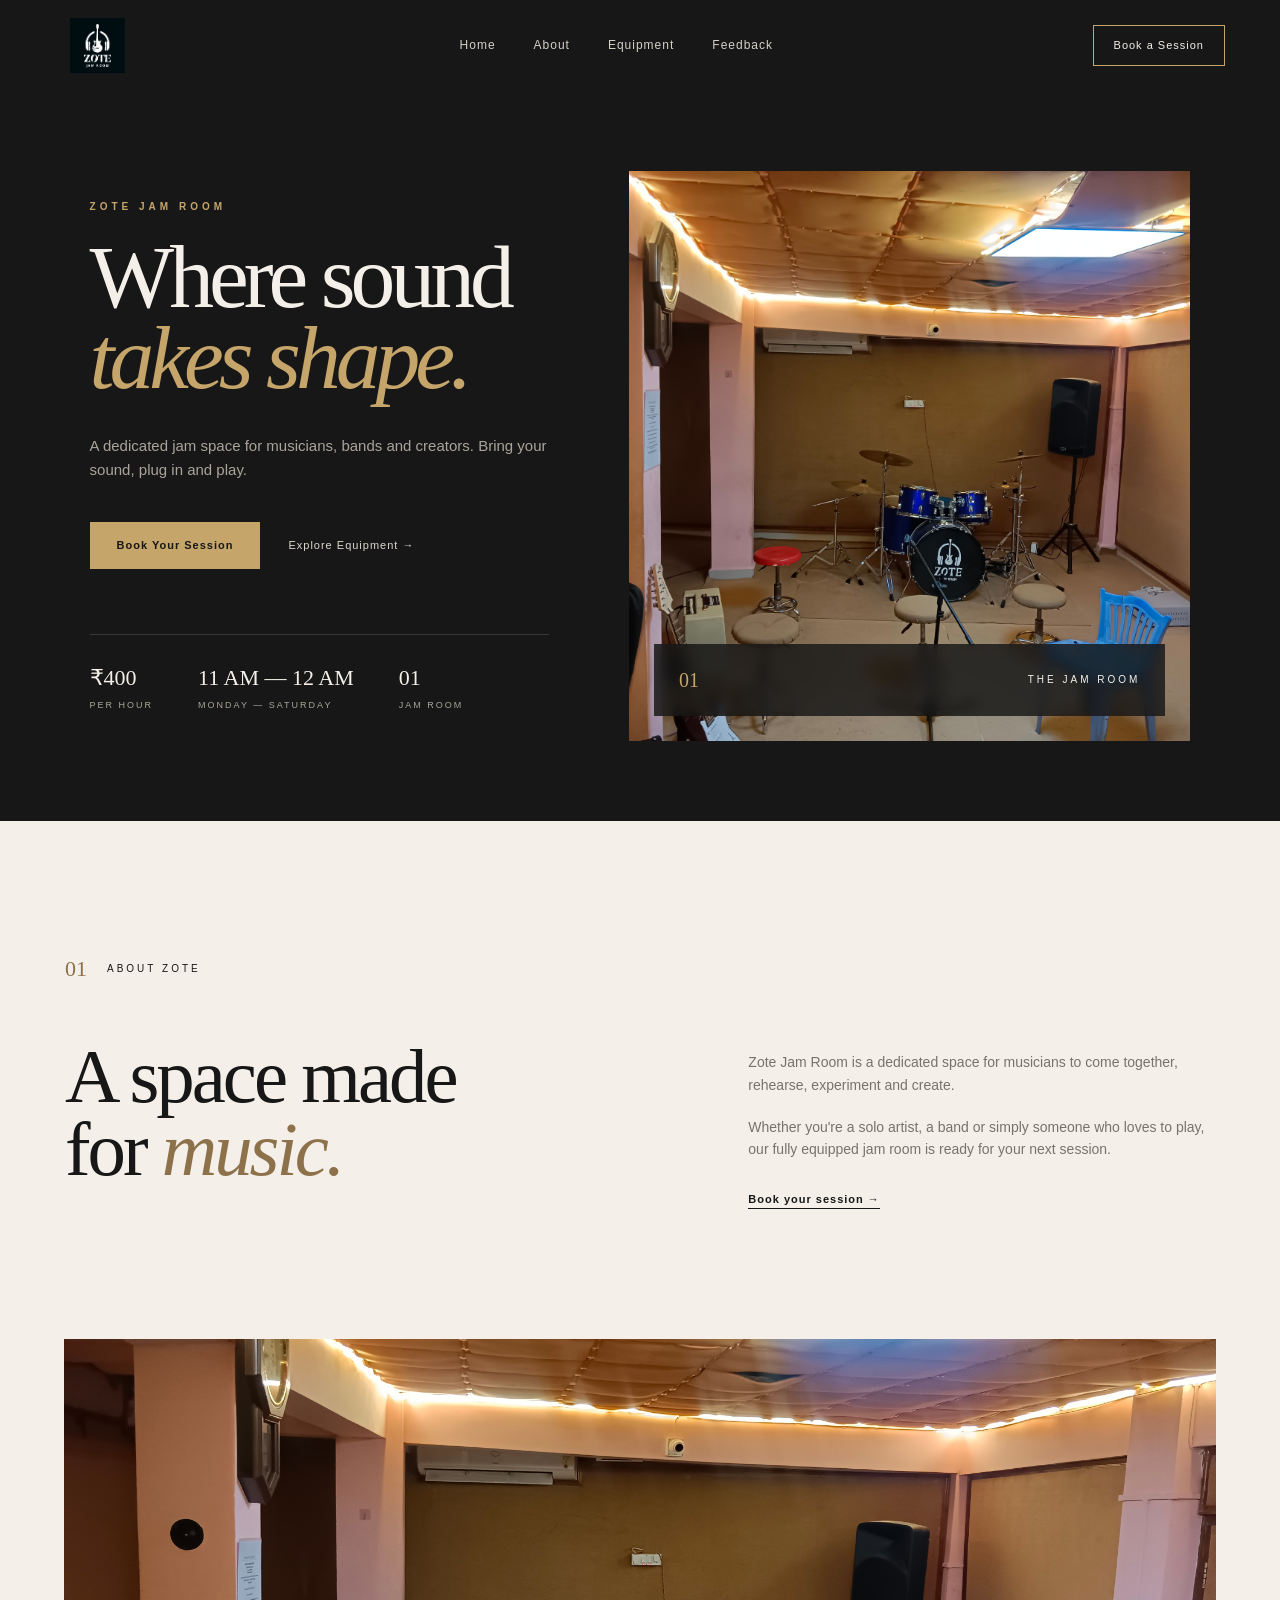
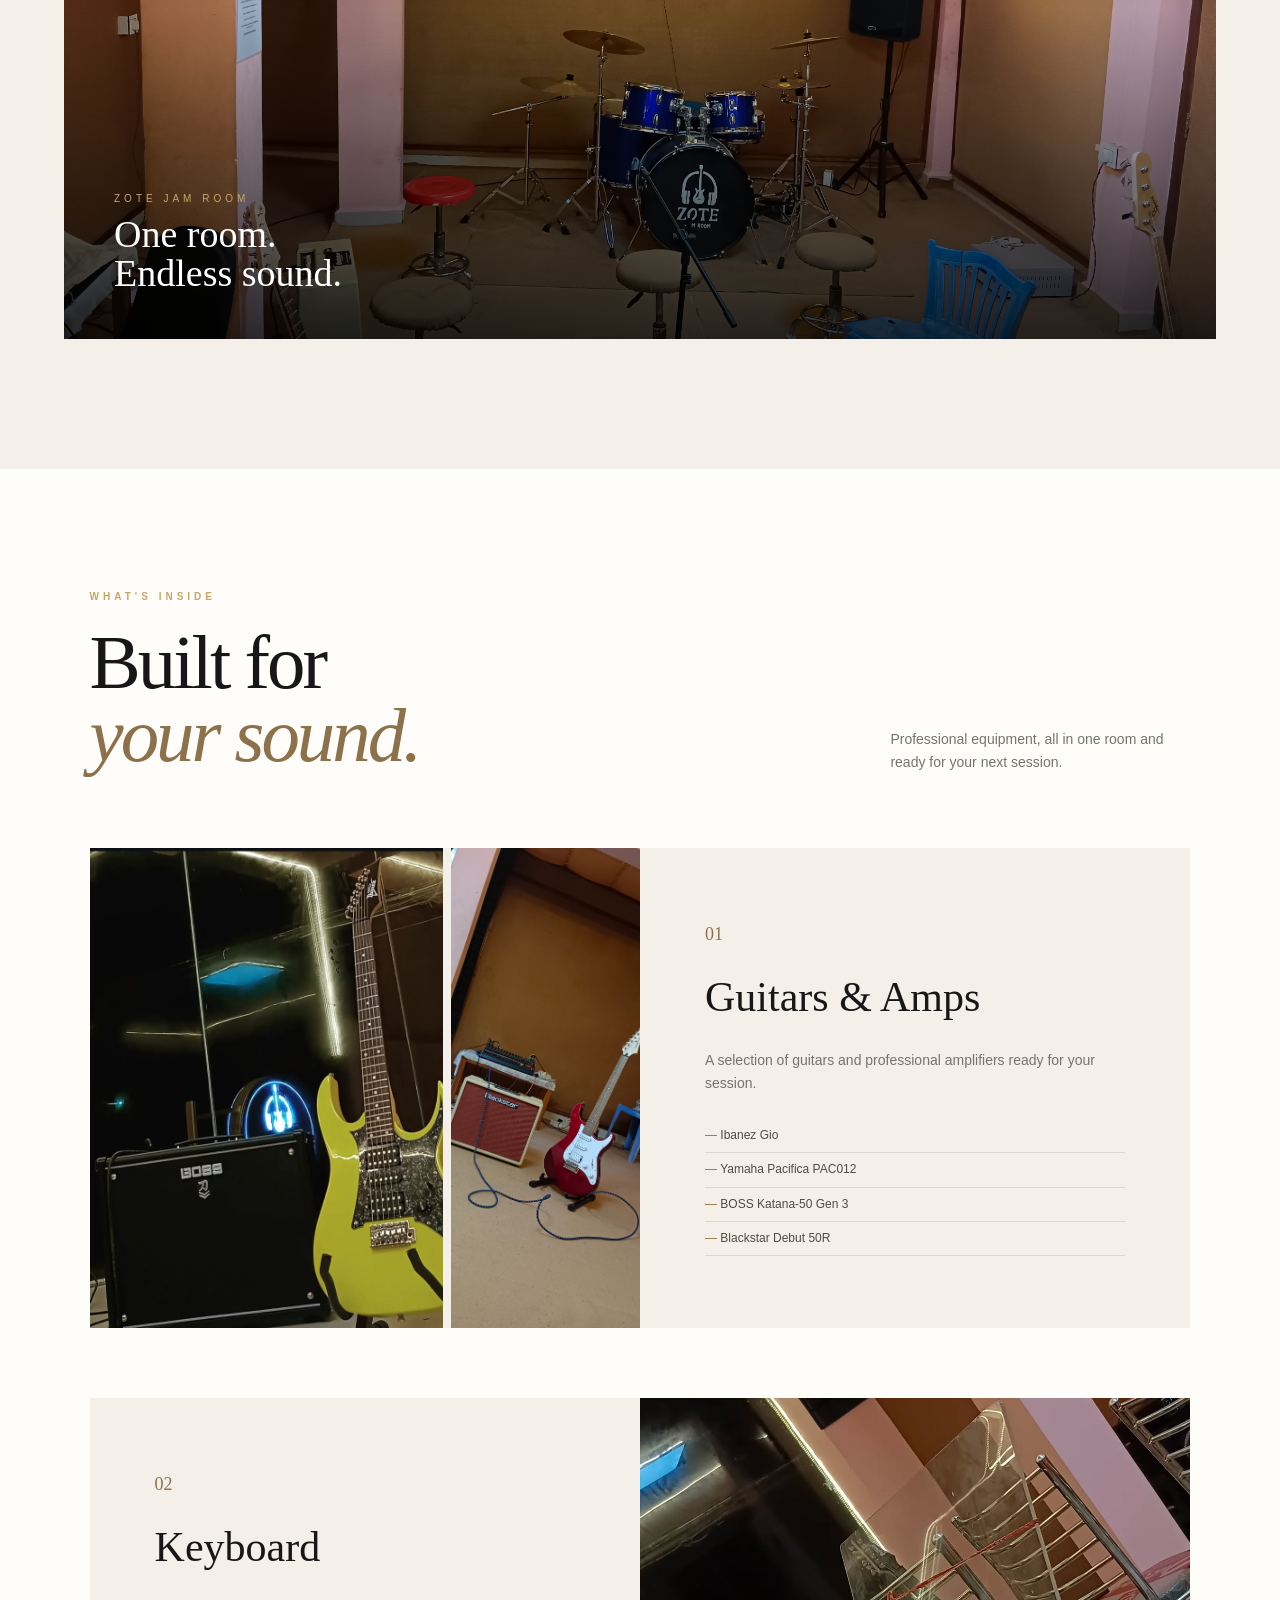
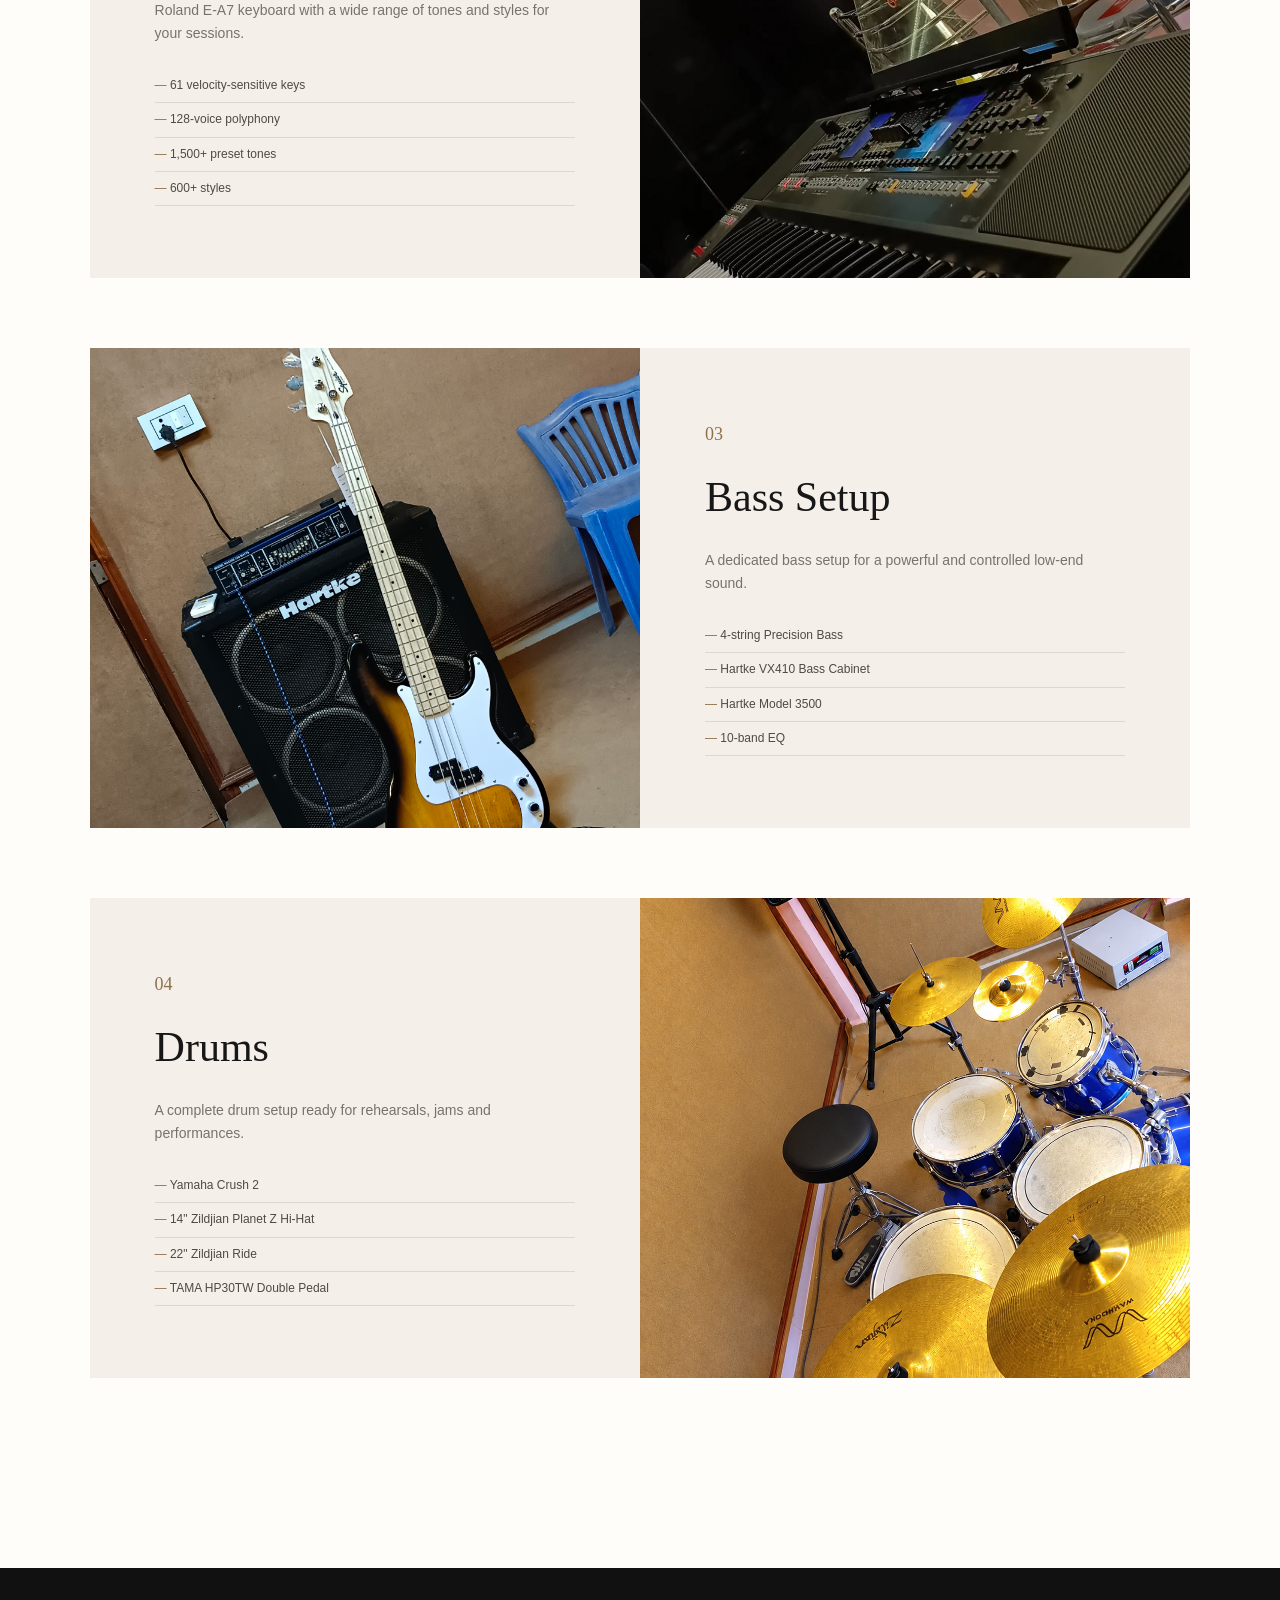
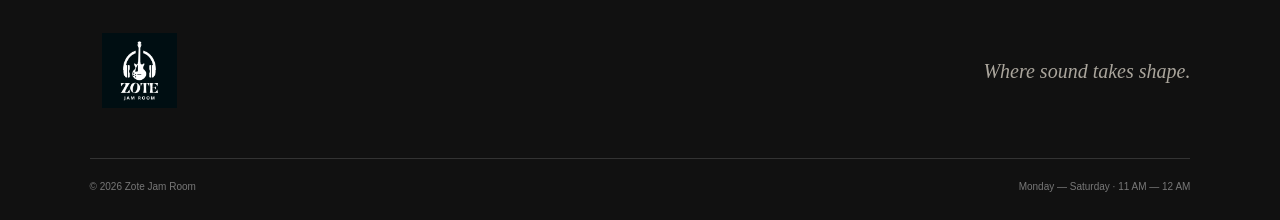
==== commit aa9145e7: "Add customer feedback page and API" ====
--- a/frontend/index.html
+++ b/frontend/index.html
@@ -29,7 +29,8 @@
                 <a href="#home">Home</a>
                 <a href="#about">About</a>
                 <a href="#equipment">Equipment</a>
-                <a href="booking.html">Book Now</a>
+                <a href="feedback.html">Feedback</a>
+
             </div>
 
             <a href="booking.html" class="nav-button">
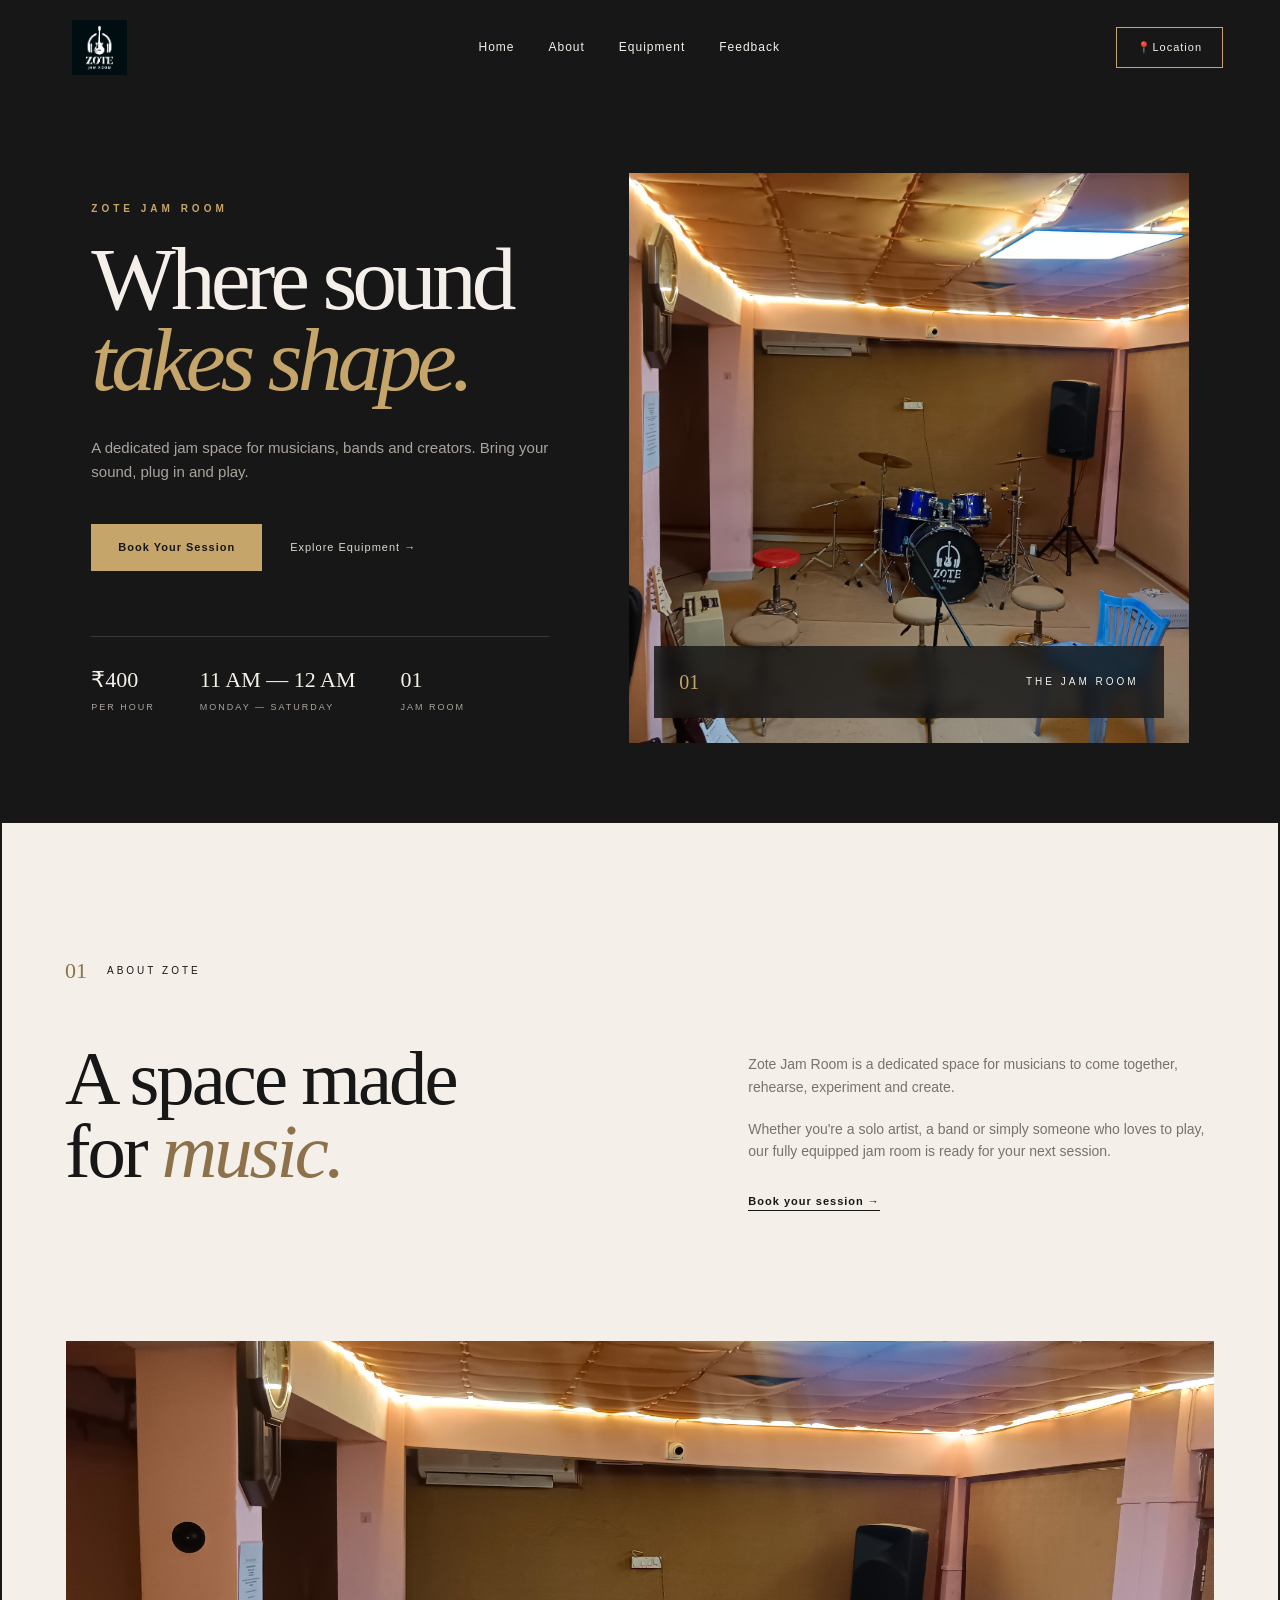
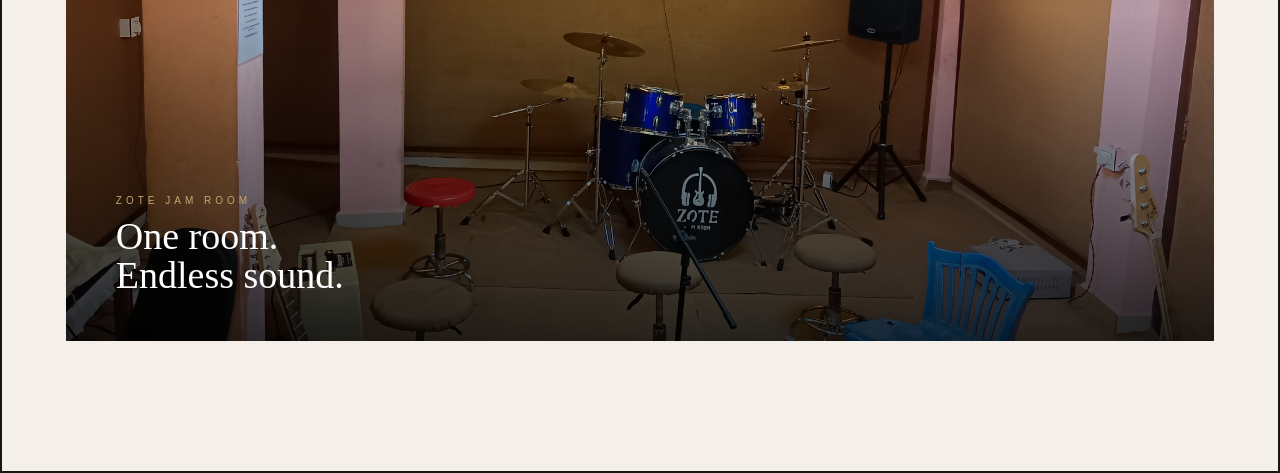
==== commit 4596b2f9: "Add equipment and location pages" ====
--- a/frontend/index.html
+++ b/frontend/index.html
@@ -28,13 +28,13 @@
             <div class="nav-links">
                 <a href="#home">Home</a>
                 <a href="#about">About</a>
-                <a href="#equipment">Equipment</a>
+                <a href="equipment.html">Equipment</a>
                 <a href="feedback.html">Feedback</a>
 
             </div>
 
-            <a href="booking.html" class="nav-button">
-                Book a Session
+            <a href="location.html" class="nav-button">
+                📍Location
             </a>
 
         </nav>
@@ -73,7 +73,7 @@
                         Book Your Session
                     </a>
 
-                    <a href="#equipment" class="secondary-button">
+                    <a href="equipment.html" class="secondary-button">
                         Explore Equipment →
                     </a>
 
@@ -192,231 +192,6 @@
         </section>
 
 
-        <!-- ================= EQUIPMENT ================= -->
-
-        <section class="equipment" id="equipment">
-
-            <div class="equipment-heading">
-
-                <div>
-
-                    <p class="eyebrow">
-                        WHAT'S INSIDE
-                    </p>
-
-                    <h2>
-                        Built for
-                        <br>
-                        <em>your sound.</em>
-                    </h2>
-
-                </div>
-
-                <p>
-                    Professional equipment,
-                    all in one room and ready
-                    for your next session.
-                </p>
-
-            </div>
-
-
-            <!-- ================= GUITARS ================= -->
-
-            <article class="equipment-card">
-
-                <div class="equipment-gallery">
-
-                    <div class="gallery-main">
-                        <img
-                            src="images/ibanez.jpeg"
-                            alt="Ibanez Gio guitar"
-                        >
-                    </div>
-
-                    <div class="gallery-small">
-                        <img
-                            src="images/yamaha.jpeg"
-                            alt="Yamaha guitar"
-                        >
-                    </div>
-
-                </div>
-
-                <div class="equipment-info">
-
-                    <span class="equipment-number">01</span>
-
-                    <h3>Guitars &amp; Amps</h3>
-
-                    <p>
-                        A selection of guitars and
-                        professional amplifiers
-                        ready for your session.
-                    </p>
-
-                    <ul>
-                        <li>Ibanez Gio</li>
-                        <li>Yamaha Pacifica PAC012</li>
-                        <li>BOSS Katana-50 Gen 3</li>
-                        <li>Blackstar Debut 50R</li>
-                    </ul>
-
-                </div>
-
-            </article>
-
-
-            <!-- ================= KEYBOARD ================= -->
-
-            <article class="equipment-card reverse">
-
-                <div class="equipment-image">
-
-                    <img
-                        src="images/keyboard.jpeg"
-                        alt="Roland E-A7 Keyboard"
-                    >
-
-                </div>
-
-                <div class="equipment-info">
-
-                    <span class="equipment-number">02</span>
-
-                    <h3>Keyboard</h3>
-
-                    <p>
-                        Roland E-A7 keyboard with
-                        a wide range of tones and
-                        styles for your sessions.
-                    </p>
-
-                    <ul>
-                        <li>61 velocity-sensitive keys</li>
-                        <li>128-voice polyphony</li>
-                        <li>1,500+ preset tones</li>
-                        <li>600+ styles</li>
-                    </ul>
-
-                </div>
-
-            </article>
-
-
-            <!-- ================= BASS ================= -->
-
-            <article class="equipment-card">
-
-                <div class="equipment-image">
-
-                    <img
-                        src="images/fender.jpeg"
-                        alt="Fender Bass Guitar"
-                    >
-
-                </div>
-
-                <div class="equipment-info">
-
-                    <span class="equipment-number">03</span>
-
-                    <h3>Bass Setup</h3>
-
-                    <p>
-                        A dedicated bass setup for
-                        a powerful and controlled
-                        low-end sound.
-                    </p>
-
-                    <ul>
-                        <li>4-string Precision Bass</li>
-                        <li>Hartke VX410 Bass Cabinet</li>
-                        <li>Hartke Model 3500</li>
-                        <li>10-band EQ</li>
-                    </ul>
-
-                </div>
-
-            </article>
-
-
-            <!-- ================= DRUMS ================= -->
-
-            <article class="equipment-card reverse">
-
-                <div class="equipment-image">
-
-                    <img
-                        src="images/drum.jpeg"
-                        alt="Drum Kit"
-                    >
-
-                </div>
-
-                <div class="equipment-info">
-
-                    <span class="equipment-number">04</span>
-
-                    <h3>Drums</h3>
-
-                    <p>
-                        A complete drum setup
-                        ready for rehearsals,
-                        jams and performances.
-                    </p>
-
-                    <ul>
-                        <li>Yamaha Crush 2</li>
-                        <li>14&quot; Zildjian Planet Z Hi-Hat</li>
-                        <li>22&quot; Zildjian Ride</li>
-                        <li>TAMA HP30TW Double Pedal</li>
-                    </ul>
-
-                </div>
-
-            </article>
-
-        </section>
-
-    </main>
-
-
-    <!-- ================= FOOTER ================= -->
-
-    <footer>
-
-        <div class="footer-top">
-
-            <div class="footer-brand">
-                <img
-                    src="images/zte.png"
-                    alt="Zote Jam Room"
-                >
-            </div>
-
-            <p>
-                Where sound takes shape.
-            </p>
-
-        </div>
-
-        <div class="footer-bottom">
-
-            <span>
-                © 2026 Zote Jam Room
-            </span>
-
-            <span>
-                Monday — Saturday · 11 AM — 12 AM
-            </span>
-
-        </div>
-
-    </footer>
-
-
-    <script src="script.js"></script>
 
 </body>
 </html>
--- a/frontend/style.css
+++ b/frontend/style.css
@@ -1932,3 +1932,1885 @@
     opacity: 0.6;
     cursor: wait;
 }
+
+
+/* FIND US SECTION */
+.find-us {
+  background: #f5f0e7;
+  color: #171612;
+  padding: 90px 8%;
+}
+
+.find-us-heading {
+  text-align: center;
+  margin-bottom: 45px;
+}
+
+.find-us-label {
+  color: #a77b32;
+  font-size: 12px;
+  font-weight: 700;
+  letter-spacing: 4px;
+}
+
+.find-us-heading h2 {
+  font-size: clamp(32px, 5vw, 52px);
+  margin: 16px 0;
+  font-weight: 700;
+}
+
+.find-us-heading h2 span {
+  color: #ad833d;
+}
+
+.find-us-heading p {
+  color: #716b61;
+  font-size: 16px;
+}
+
+.find-us-content {
+  display: grid;
+  grid-template-columns: 0.8fr 1.2fr;
+  max-width: 1150px;
+  margin: 0 auto;
+  min-height: 380px;
+  border: 1px solid #d9cbb4;
+  border-radius: 14px;
+  overflow: hidden;
+  background: #fffdf8;
+}
+
+.find-us-info {
+  padding: 45px;
+  display: flex;
+  flex-direction: column;
+  align-items: flex-start;
+  justify-content: center;
+}
+
+.find-us-icon {
+  color: #b38a42;
+  font-size: 38px;
+  margin-bottom: 12px;
+}
+
+.find-us-info h3 {
+  font-size: 25px;
+  margin: 0 0 14px;
+}
+
+.find-us-info p {
+  color: #6d675d;
+  line-height: 1.8;
+  margin-bottom: 28px;
+}
+
+.directions-btn {
+  display: inline-flex;
+  align-items: center;
+  gap: 18px;
+  background: #171612;
+  color: #f5f0e7;
+  padding: 15px 23px;
+  text-decoration: none;
+  font-weight: 600;
+  border: 1px solid #171612;
+  border-radius: 4px;
+  transition: background 0.25s, color 0.25s;
+}
+
+.directions-btn:hover {
+  background: #ad833d;
+  border-color: #ad833d;
+  color: #fff;
+}
+
+.find-us-map {
+  min-height: 380px;
+  background: #e5dfd4;
+}
+
+.find-us-map iframe {
+  display: block;
+  width: 100%;
+  height: 100%;
+  min-height: 380px;
+}
+
+/* MOBILE */
+@media (max-width: 768px) {
+  .find-us {
+    padding: 65px 6%;
+  }
+
+  .find-us-content {
+    grid-template-columns: 1fr;
+  }
+
+  .find-us-info {
+    padding: 30px 25px;
+  }
+
+  .find-us-map,
+  .find-us-map iframe {
+    min-height: 300px;
+  }
+}
+
+
+/* MULTI-PAGE NAVIGATION */
+header nav {
+    display: flex;
+    align-items: center;
+    justify-content: space-between;
+    gap: 24px;
+}
+
+header .logo img {
+    width: 70px;
+    height: auto;
+    display: block;
+}
+
+.nav-links {
+    display: flex;
+    align-items: center;
+    justify-content: center;
+    gap: 34px;
+}
+
+.nav-links a {
+    color: #f4f0e9;
+    text-decoration: none;
+    transition: color 0.25s ease;
+}
+
+.nav-links a:hover,
+.nav-links a.active {
+    color: #c6a56a;
+}
+
+/* EQUIPMENT PAGE */
+.equipment-hero {
+    background: #f4f0e9;
+    color: #171717;
+    padding: 85px 8% 55px;
+    text-align: center;
+}
+
+.section-label {
+    color: #a77b32;
+    font-size: 12px;
+    font-weight: 700;
+    letter-spacing: 4px;
+}
+
+.equipment-hero h1 {
+    font-size: clamp(38px, 5vw, 64px);
+    margin: 20px 0;
+}
+
+.equipment-hero h1 span {
+    color: #ad833d;
+}
+
+.equipment-hero > p:last-child {
+    color: #716b61;
+    line-height: 1.7;
+}
+
+.equipment-gallery {
+    background: #f4f0e9;
+    padding: 25px 8% 85px;
+    display: grid;
+    grid-template-columns: repeat(3, minmax(0, 1fr));
+    gap: 28px;
+}
+
+.equipment-card {
+    background: #fffdf8;
+    border: 1px solid #dfd3c0;
+    border-radius: 10px;
+    overflow: hidden;
+    padding-bottom: 24px;
+    transition: transform 0.25s ease,
+                box-shadow 0.25s ease;
+}
+
+.equipment-card:hover {
+    transform: translateY(-5px);
+    box-shadow: 0 12px 28px rgba(23, 23, 23, 0.08);
+}
+
+.equipment-card img {
+    display: block;
+    width: 100%;
+    height: 240px;
+    object-fit: cover;
+}
+
+.equipment-card h2 {
+    margin: 22px 22px 10px;
+    font-size: 21px;
+    color: #171717;
+}
+
+.equipment-card p {
+    margin: 0 22px;
+    color: #716b61;
+    line-height: 1.7;
+}
+
+.equipment-cta {
+    background: #171717;
+    color: #f4f0e9;
+    text-align: center;
+    padding: 65px 20px;
+}
+
+.equipment-cta h2 {
+    margin: 0 0 25px;
+    font-size: clamp(26px, 4vw, 38px);
+}
+
+@media (max-width: 850px) {
+    .equipment-gallery {
+        grid-template-columns: repeat(2, minmax(0, 1fr));
+    }
+
+    .nav-links {
+        gap: 16px;
+    }
+}
+
+@media (max-width: 600px) {
+    header nav {
+        flex-wrap: wrap;
+        padding: 15px 5%;
+    }
+
+    .nav-links {
+        order: 3;
+        width: 100%;
+        flex-wrap: wrap;
+        gap: 18px;
+    }
+
+    .equipment-gallery {
+        grid-template-columns: 1fr;
+        padding-left: 6%;
+        padding-right: 6%;
+    }
+
+    .equipment-card img {
+        height: 260px;
+    }
+}
+
+
+/* LOCATION PAGE */
+.location-page {
+    background: #f4f0e9;
+    color: #171717;
+    min-height: 80vh;
+}
+
+.location-hero {
+    text-align: center;
+    padding: 65px 6% 45px;
+}
+
+.location-hero h1 {
+    font-size: clamp(34px, 5vw, 64px);
+    margin: 22px 0;
+}
+
+.location-hero h1 span {
+    color: #ad833d;
+}
+
+.location-hero > p:last-child {
+    color: #716b61;
+    font-size: 18px;
+}
+
+.location-content {
+    display: grid;
+    grid-template-columns: 0.8fr 1.2fr;
+    max-width: 1250px;
+    min-height: 420px;
+    margin: 0 auto 80px;
+    border: 1px solid #dfd3c0;
+    border-radius: 14px;
+    overflow: hidden;
+    background: #fffdf8;
+}
+
+.location-info {
+    padding: 45px;
+    display: flex;
+    flex-direction: column;
+    align-items: flex-start;
+    justify-content: center;
+}
+
+.location-icon {
+    font-size: 40px;
+    color: #ad833d;
+    margin-bottom: 15px;
+}
+
+.location-info h2 {
+    font-size: 28px;
+    margin: 0 0 15px;
+}
+
+.location-info p {
+    color: #716b61;
+    line-height: 1.8;
+    margin-bottom: 28px;
+}
+
+.directions-btn {
+    display: inline-flex;
+    align-items: center;
+    gap: 18px;
+    background: #171717;
+    color: #f4f0e9;
+    text-decoration: none;
+    padding: 17px 25px;
+    border: 1px solid #171717;
+    border-radius: 4px;
+    font-weight: 600;
+    transition: 0.25s ease;
+}
+
+.directions-btn:hover {
+    background: #ad833d;
+    border-color: #ad833d;
+    color: #fff;
+}
+
+.location-map {
+    min-height: 420px;
+    background: #e5dfd4;
+}
+
+.location-map iframe {
+    width: 100%;
+    height: 100%;
+    min-height: 420px;
+    border: 0;
+    display: block;
+}
+
+.location-cta {
+    background: #171717;
+    color: #f4f0e9;
+    text-align: center;
+    padding: 65px 20px;
+}
+
+.location-cta h2 {
+    font-size: clamp(26px, 4vw, 38px);
+    margin-bottom: 15px;
+}
+
+.location-cta p {
+    color: #d1c9bc;
+    margin-bottom: 28px;
+}
+
+@media (max-width: 768px) {
+    .location-content {
+        grid-template-columns: 1fr;
+        margin: 0 5% 55px;
+    }
+
+    .location-info {
+        padding: 32px 25px;
+    }
+
+    .location-map,
+    .location-map iframe {
+        min-height: 320px;
+    }
+}
+
+/* BACK TO HOME LINK */
+.back-home {
+    color: #c9bda8;
+    text-decoration: none;
+    font-size: 15px;
+    white-space: nowrap;
+    display: inline-block;
+    flex-shrink: 0;
+    margin-right: 25px;
+    padding: 10px 0 10px 10px;
+    transition: color 0.3s ease;
+}
+
+.back-home:hover {
+    color: #c6a56a;
+}
+
+header nav {
+    box-sizing: border-box;
+    width: 100%;
+    padding-right: 30px;
+    gap: 20px;
+}
+
+header nav .logo {
+    flex-shrink: 0;
+}
+
+.nav-links {
+    flex: 1;
+    min-width: 0;
+}
+
+
+/* EQUIPMENT PAGE HERO */
+.equipment-hero {
+    background: #f4f0e9;
+    color: #171717;
+    text-align: center;
+    padding: 75px 8% 65px;
+}
+
+.equipment-hero .eyebrow {
+    color: #ad833d;
+    font-size: 12px;
+    font-weight: 700;
+    letter-spacing: 4px;
+}
+
+.equipment-hero h1 {
+    font-size: clamp(42px, 6vw, 76px);
+    line-height: 1.1;
+    margin: 25px 0;
+}
+
+.equipment-hero h1 em {
+    color: #ad833d;
+    font-style: normal;
+}
+
+.equipment-hero > p:last-child {
+    color: #716b61;
+    font-size: 18px;
+    line-height: 1.7;
+}
+
+/* EQUIPMENT LIST */
+.equipment {
+    background: #f4f0e9;
+    padding: 0 8% 80px;
+}
+
+.equipment-card {
+    display: grid;
+    grid-template-columns: 1.1fr 0.9fr;
+    align-items: stretch;
+    margin-bottom: 35px;
+    background: #fffdf8;
+    border: 1px solid #dfd3c0;
+    border-radius: 12px;
+    overflow: hidden;
+}
+
+.equipment-card.reverse .equipment-image {
+    order: 2;
+}
+
+.equipment-card.reverse .equipment-info {
+    order: 1;
+}
+
+.equipment-gallery {
+    display: grid;
+    grid-template-columns: 1.2fr 0.8fr;
+    gap: 5px;
+    min-height: 350px;
+    background: #e8dfd2;
+}
+
+.gallery-main,
+.gallery-small,
+.equipment-image {
+    min-width: 0;
+    min-height: 350px;
+    overflow: hidden;
+}
+
+.gallery-main img,
+.gallery-small img,
+.equipment-image img {
+    width: 100%;
+    height: 100%;
+    min-height: 350px;
+    display: block;
+    object-fit: cover;
+}
+
+.equipment-info {
+    padding: clamp(25px, 4vw, 55px);
+    display: flex;
+    flex-direction: column;
+    justify-content: center;
+}
+
+.equipment-number {
+    color: #ad833d;
+    font-size: 13px;
+    font-weight: 700;
+    letter-spacing: 3px;
+}
+
+.equipment-info h2 {
+    color: #171717;
+    font-size: clamp(25px, 3vw, 36px);
+    margin: 18px 0;
+}
+
+.equipment-info p {
+    color: #716b61;
+    line-height: 1.8;
+}
+
+.equipment-info ul {
+    list-style: none;
+    padding: 0;
+    margin-top: 15px;
+}
+
+.equipment-info li {
+    padding: 10px 0;
+    border-bottom: 1px solid #e8dfd2;
+    color: #292722;
+    line-height: 1.5;
+}
+
+.equipment-info li::before {
+    content: "— ";
+    color: #ad833d;
+}
+
+/* EQUIPMENT BOOKING CTA */
+.equipment-cta {
+    background: #171717;
+    color: #f4f0e9;
+    text-align: center;
+    padding: 70px 20px;
+}
+
+.equipment-cta .eyebrow {
+    color: #c6a56a;
+    letter-spacing: 4px;
+    font-size: 12px;
+    font-weight: 700;
+}
+
+.equipment-cta h2 {
+    font-size: clamp(28px, 4vw, 42px);
+    margin: 18px 0 30px;
+}
+
+/* RESPONSIVE */
+@media (max-width: 760px) {
+    .equipment-hero {
+        padding: 55px 6% 45px;
+    }
+
+    .equipment {
+        padding: 0 5% 55px;
+    }
+
+    .equipment-card,
+    .equipment-card.reverse {
+        grid-template-columns: 1fr;
+    }
+
+    .equipment-card.reverse .equipment-image,
+    .equipment-card.reverse .equipment-info {
+        order: initial;
+    }
+
+    .equipment-gallery {
+        min-height: 280px;
+    }
+
+    .gallery-main,
+    .gallery-small,
+    .equipment-image,
+    .gallery-main img,
+    .gallery-small img,
+    .equipment-image img {
+        min-height: 280px;
+    }
+
+    .equipment-info {
+        padding: 28px;
+    }
+}
+
+
+/* ===== EQUIPMENT PAGE ===== */
+.equipment-page {
+    background: #f4f0e9;
+    color: #171717;
+}
+
+.equipment-hero {
+    text-align: center;
+    padding: 75px 6% 65px;
+}
+
+.equipment-hero .eyebrow,
+.gear-heading .equipment-number,
+.gear-label {
+    color: #ad833d;
+    font-size: 11px;
+    font-weight: 700;
+    letter-spacing: 3px;
+}
+
+.equipment-hero h1 {
+    font-size: clamp(40px, 6vw, 76px);
+    line-height: 1.1;
+    margin: 25px 0;
+}
+
+.equipment-hero h1 span {
+    color: #ad833d;
+}
+
+.equipment-hero > p:last-child {
+    color: #716b61;
+    font-size: 17px;
+    line-height: 1.7;
+}
+
+.gear-section {
+    max-width: 1250px;
+    margin: 0 auto;
+    padding: 35px 6% 45px;
+}
+
+.gear-heading {
+    margin-bottom: 28px;
+}
+
+.gear-heading h2 {
+    font-size: clamp(30px, 4vw, 46px);
+    margin: 14px 0 0;
+}
+
+.gear-heading h2 em {
+    color: #ad833d;
+    font-style: normal;
+}
+
+.gear-card {
+    display: grid;
+    grid-template-columns: 1fr 1fr;
+    background: #fffdf8;
+    border: 1px solid #dfd3c0;
+    border-radius: 12px;
+    overflow: hidden;
+    margin-bottom: 25px;
+}
+
+.gear-image {
+    min-height: 390px;
+    background: #e9dfd1;
+    overflow: hidden;
+}
+
+.gear-image img {
+    display: block;
+    width: 100%;
+    height: 100%;
+    min-height: 390px;
+    object-fit: cover;
+}
+
+.gear-reverse .gear-image {
+    order: 2;
+}
+
+.gear-reverse .gear-details {
+    order: 1;
+}
+
+.gear-details {
+    padding: clamp(25px, 4vw, 48px);
+    display: flex;
+    flex-direction: column;
+    justify-content: center;
+}
+
+.gear-label {
+    margin: 0 0 10px;
+}
+
+.gear-details h3 {
+    font-size: clamp(22px, 2.5vw, 30px);
+    margin: 8px 0 16px;
+    line-height: 1.3;
+}
+
+.gear-details p:not(.gear-label) {
+    color: #716b61;
+    line-height: 1.8;
+}
+
+.gear-details ul {
+    list-style: none;
+    padding: 0;
+    margin: 12px 0;
+}
+
+.gear-details li {
+    color: #4f4a42;
+    line-height: 1.7;
+    padding: 9px 0;
+    border-bottom: 1px solid #e9e1d5;
+}
+
+.gear-details li::before {
+    content: "— ";
+    color: #ad833d;
+}
+
+.gear-divider {
+    height: 1px;
+    background: #dfd3c0;
+    margin: 25px 0;
+}
+
+.equipment-cta {
+    background: #171717;
+    color: #f4f0e9;
+    text-align: center;
+    padding: 75px 20px;
+    margin-top: 35px;
+}
+
+.equipment-cta .eyebrow {
+    color: #c6a56a;
+    letter-spacing: 3px;
+    font-size: 11px;
+    font-weight: 700;
+}
+
+.equipment-cta h2 {
+    font-size: clamp(30px, 4vw, 44px);
+    margin: 20px 0 15px;
+}
+
+.equipment-cta > p:not(.eyebrow) {
+    color: #d1c9bc;
+    line-height: 1.7;
+    margin-bottom: 28px;
+}
+
+.gear-book-btn {
+    display: inline-block;
+    padding: 16px 28px;
+    background: #ad833d;
+    color: #fffdf8;
+    border: 1px solid #ad833d;
+    text-decoration: none;
+    font-weight: 600;
+    transition: background 0.25s ease;
+}
+
+.gear-book-btn:hover {
+    background: #8d692e;
+}
+
+/* MOBILE */
+@media (max-width: 760px) {
+    .equipment-hero {
+        padding: 55px 6% 40px;
+    }
+
+    .gear-section {
+        padding: 25px 5% 30px;
+    }
+
+    .gear-card {
+        grid-template-columns: 1fr;
+    }
+
+    .gear-reverse .gear-image,
+    .gear-reverse .gear-details {
+        order: initial;
+    }
+
+    .gear-image,
+    .gear-image img {
+        min-height: 280px;
+        height: 280px;
+    }
+
+    .gear-details {
+        padding: 28px;
+    }
+}
+
+
+/* ===== PREMIUM EQUIPMENT IMAGE EFFECTS ===== */
+
+.gear-card {
+    position: relative;
+    transition:
+        transform 0.35s ease,
+        box-shadow 0.35s ease,
+        border-color 0.35s ease;
+}
+
+.gear-card:hover {
+    transform: translateY(-5px);
+    box-shadow: 0 18px 40px rgba(36, 28, 17, 0.10);
+    border-color: #c6a56a;
+}
+
+/* Image container */
+.gear-image {
+    position: relative;
+    overflow: hidden;
+    background: #e8dfd2;
+}
+
+/* Smooth, elegant image movement */
+.gear-image img {
+    transition:
+        transform 0.7s cubic-bezier(0.2, 0.65, 0.3, 1),
+        filter 0.5s ease;
+    transform: scale(1.01);
+    will-change: transform;
+}
+
+.gear-card:hover .gear-image img {
+    transform: scale(1.055);
+    filter: brightness(1.04);
+}
+
+/* Subtle gold accent line */
+.gear-card::after {
+    content: "";
+    position: absolute;
+    bottom: 0;
+    left: 0;
+    width: 0;
+    height: 3px;
+    background: #ad833d;
+    transition: width 0.45s ease;
+}
+
+.gear-card:hover::after {
+    width: 100%;
+}
+
+/* Refined equipment headings */
+.gear-details h3 {
+    transition: color 0.3s ease;
+}
+
+.gear-card:hover .gear-details h3 {
+    color: #9a7335;
+}
+
+/* Keep the movement comfortable on mobile */
+@media (hover: none) {
+    .gear-card:hover {
+        transform: none;
+        box-shadow: none;
+    }
+
+    .gear-card:hover .gear-image img {
+        transform: none;
+        filter: none;
+    }
+}
+
+/* Respect reduced-motion preferences */
+@media (prefers-reduced-motion: reduce) {
+    .gear-card,
+    .gear-image img,
+    .gear-card::after,
+    .gear-details h3 {
+        transition: none;
+    }
+}
+
+
+/* Tighter crop for the Yamaha + Blackstar photo */
+.gear-card.gear-reverse .gear-image img {
+    object-fit: cover;
+    object-position: center 48%;
+}
+
+/* Keep equipment photos consistently framed */
+.gear-image {
+    overflow: hidden;
+}
+
+.gear-image img {
+    width: 100%;
+    height: 100%;
+    min-height: 390px;
+    object-fit: cover;
+}
+
+/* Slightly shorter photo on desktop */
+@media (min-width: 761px) {
+    .gear-card.gear-reverse .gear-image,
+    .gear-card.gear-reverse .gear-image img {
+        min-height: 350px;
+    }
+}
+
+
+/* ==================================================
+   ZOTE JAM ROOM — EQUIPMENT PAGE
+   ================================================== */
+
+.equipment-header {
+    width: 100%;
+    background: #171717;
+    color: #f4f0e9;
+    border-bottom: 1px solid rgba(198, 165, 106, 0.18);
+}
+
+.equipment-nav {
+    box-sizing: border-box;
+    width: 100%;
+    min-height: 100px;
+    padding: 14px 4%;
+    display: grid;
+    grid-template-columns: 100px minmax(0, 1fr) 180px;
+    align-items: center;
+    gap: 20px;
+}
+
+.equipment-logo {
+    display: inline-flex;
+    align-items: center;
+    justify-content: flex-start;
+}
+
+.equipment-logo img {
+    width: 70px;
+    height: 70px;
+    object-fit: contain;
+    display: block;
+}
+
+.equipment-nav .nav-links {
+    display: flex;
+    align-items: center;
+    justify-content: center;
+    gap: clamp(15px, 3vw, 40px);
+    min-width: 0;
+}
+
+.equipment-nav .nav-links a {
+    color: #f4f0e9;
+    font-size: 14px;
+    text-decoration: none;
+    white-space: nowrap;
+    transition: color 0.25s ease;
+}
+
+.equipment-nav .nav-links a:hover,
+.equipment-nav .nav-links a.active {
+    color: #c6a56a;
+}
+
+.equipment-nav .back-home {
+    justify-self: end;
+    color: #c9bda8;
+    text-decoration: none;
+    font-size: 14px;
+    white-space: nowrap;
+    transition: color 0.25s ease;
+}
+
+.equipment-nav .back-home:hover {
+    color: #c6a56a;
+}
+
+
+/* PAGE BASE */
+
+.equipment-page {
+    background: #f4f0e9;
+    color: #171717;
+}
+
+.equipment-page * {
+    box-sizing: border-box;
+}
+
+
+/* HERO */
+
+.equipment-page .equipment-hero {
+    text-align: center;
+    padding: 80px 6% 65px;
+}
+
+.equipment-page .eyebrow {
+    color: #ad833d;
+    font-size: 11px;
+    font-weight: 700;
+    letter-spacing: 4px;
+    line-height: 1.7;
+}
+
+.equipment-page .equipment-hero h1 {
+    font-size: clamp(38px, 5.5vw, 72px);
+    line-height: 1.12;
+    margin: 24px 0;
+    font-weight: 700;
+}
+
+.equipment-page .equipment-hero h1 span {
+    color: #ad833d;
+}
+
+.equipment-page .equipment-hero > p:last-child {
+    color: #716b61;
+    font-size: 17px;
+    line-height: 1.8;
+}
+
+
+/* EQUIPMENT SECTIONS */
+
+.equipment-page .gear-section {
+    max-width: 1240px;
+    margin: 0 auto;
+    padding: 35px 5% 45px;
+}
+
+.equipment-page .gear-heading {
+    margin-bottom: 28px;
+}
+
+.equipment-page .gear-heading .equipment-number {
+    color: #ad833d;
+    font-size: 11px;
+    font-weight: 700;
+    letter-spacing: 3px;
+}
+
+.equipment-page .gear-heading h2 {
+    font-size: clamp(30px, 4vw, 46px);
+    line-height: 1.2;
+    margin: 15px 0 0;
+    font-weight: 650;
+}
+
+.equipment-page .gear-heading h2 em {
+    color: #ad833d;
+    font-style: normal;
+}
+
+
+/* CARDS */
+
+.equipment-page .gear-card {
+    position: relative;
+    display: grid;
+    grid-template-columns: minmax(0, 1fr) minmax(0, 1fr);
+    align-items: stretch;
+    margin-bottom: 28px;
+    overflow: hidden;
+    background: #fffdf8;
+    border: 1px solid #dfd3c0;
+    border-radius: 10px;
+    transition:
+        transform 0.35s ease,
+        box-shadow 0.35s ease,
+        border-color 0.35s ease;
+}
+
+.equipment-page .gear-card:hover {
+    transform: translateY(-4px);
+    border-color: #c6a56a;
+    box-shadow: 0 16px 35px rgba(36, 28, 17, 0.09);
+}
+
+.equipment-page .gear-card::after {
+    content: "";
+    position: absolute;
+    bottom: 0;
+    left: 0;
+    width: 0;
+    height: 3px;
+    background: #ad833d;
+    transition: width 0.4s ease;
+}
+
+.equipment-page .gear-card:hover::after {
+    width: 100%;
+}
+
+
+/* IMAGE AREA */
+
+.equipment-page .gear-image {
+    position: relative;
+    min-width: 0;
+    min-height: 390px;
+    overflow: hidden;
+    background: #e8dfd2;
+}
+
+.equipment-page .gear-image img {
+    display: block;
+    width: 100%;
+    height: 100%;
+    min-height: 390px;
+    object-fit: cover;
+    object-position: center;
+    transform: scale(1.01);
+    transition:
+        transform 0.7s cubic-bezier(0.2, 0.65, 0.3, 1),
+        filter 0.5s ease;
+}
+
+.equipment-page .gear-card:hover .gear-image img {
+    transform: scale(1.055);
+    filter: brightness(1.04);
+}
+
+
+/* YAMAHA IMAGE: CROP TOP AND BOTTOM */
+
+.equipment-page .yamaha-image img {
+    object-position: center 48%;
+}
+
+/* Reverse cards: image on right, text on left */
+
+.equipment-page .gear-reverse .gear-image {
+    order: 2;
+}
+
+.equipment-page .gear-reverse .gear-details {
+    order: 1;
+}
+
+
+/* SPECIFICATIONS */
+
+.equipment-page .gear-details {
+    min-width: 0;
+    padding: clamp(25px, 3.5vw, 46px);
+    display: flex;
+    flex-direction: column;
+    justify-content: center;
+}
+
+.equipment-page .gear-label {
+    margin: 0 0 10px;
+    color: #ad833d;
+    font-size: 10px;
+    font-weight: 700;
+    letter-spacing: 2.5px;
+    line-height: 1.7;
+}
+
+.equipment-page .gear-details h3 {
+    color: #171717;
+    font-size: clamp(22px, 2.5vw, 30px);
+    font-weight: 650;
+    line-height: 1.3;
+    margin: 7px 0 16px;
+    overflow-wrap: anywhere;
+    transition: color 0.3s ease;
+}
+
+.equipment-page .gear-card:hover .gear-details h3 {
+    color: #9a7335;
+}
+
+.equipment-page .gear-details p:not(.gear-label) {
+    color: #716b61;
+    font-size: 14px;
+    line-height: 1.9;
+    margin: 0 0 12px;
+}
+
+.equipment-page .gear-details ul {
+    list-style: none;
+    padding: 0;
+    margin: 10px 0 0;
+}
+
+.equipment-page .gear-details li {
+    color: #4f4a42;
+    font-size: 13px;
+    line-height: 1.7;
+    padding: 10px 0;
+    border-bottom: 1px solid #e9e1d5;
+}
+
+.equipment-page .gear-details li::before {
+    content: "— ";
+    color: #ad833d;
+}
+
+.equipment-page .gear-divider {
+    height: 1px;
+    width: 100%;
+    background: #dfd3c0;
+    margin: 25px 0;
+}
+
+
+/* BOOKING CTA */
+
+.equipment-page .equipment-cta {
+    background: #171717;
+    color: #f4f0e9;
+    text-align: center;
+    padding: 75px 20px;
+    margin-top: 35px;
+}
+
+.equipment-page .equipment-cta .eyebrow {
+    color: #c6a56a;
+    font-size: 11px;
+    font-weight: 700;
+    letter-spacing: 3px;
+}
+
+.equipment-page .equipment-cta h2 {
+    font-size: clamp(28px, 4vw, 44px);
+    line-height: 1.2;
+    margin: 20px 0 15px;
+}
+
+.equipment-page .equipment-cta > p:not(.eyebrow) {
+    max-width: 600px;
+    margin: 0 auto 28px;
+    color: #d1c9bc;
+    font-size: 14px;
+    line-height: 1.8;
+}
+
+.equipment-page .gear-book-btn {
+    display: inline-block;
+    padding: 16px 28px;
+    background: #ad833d;
+    color: #fffdf8;
+    border: 1px solid #ad833d;
+    text-decoration: none;
+    font-size: 14px;
+    font-weight: 600;
+    transition:
+        background 0.25s ease,
+        transform 0.25s ease;
+}
+
+.equipment-page .gear-book-btn:hover {
+    background: #8d692e;
+    transform: translateY(-2px);
+}
+
+
+/* FOOTER */
+
+.equipment-footer {
+    background: #171717;
+    color: #f4f0e9;
+    padding: 30px 5% 20px;
+    border-top: 1px solid rgba(198, 165, 106, 0.2);
+}
+
+.equipment-footer .footer-top {
+    display: flex;
+    align-items: center;
+    justify-content: space-between;
+    gap: 20px;
+    padding-bottom: 24px;
+}
+
+.equipment-footer .footer-brand img {
+    display: block;
+    width: 65px;
+    height: auto;
+}
+
+.equipment-footer .footer-top > p {
+    color: #c9bda8;
+    font-size: 14px;
+}
+
+.equipment-footer .footer-bottom {
+    display: flex;
+    align-items: center;
+    justify-content: space-between;
+    flex-wrap: wrap;
+    gap: 12px;
+    border-top: 1px solid rgba(201, 189, 168, 0.18);
+    padding-top: 18px;
+    color: #c9bda8;
+    font-size: 12px;
+}
+
+
+/* TABLETS */
+
+@media (max-width: 900px) {
+    .equipment-nav {
+        grid-template-columns: 70px minmax(0, 1fr) auto;
+        gap: 14px;
+        padding: 14px 3%;
+    }
+
+    .equipment-nav .nav-links {
+        gap: 15px;
+    }
+
+    .equipment-nav .nav-links a,
+    .equipment-nav .back-home {
+        font-size: 12px;
+    }
+
+    .equipment-page .gear-details {
+        padding: 25px;
+    }
+}
+
+
+/* MOBILE */
+
+@media (max-width: 650px) {
+    .equipment-nav {
+        grid-template-columns: 55px minmax(0, 1fr);
+        gap: 10px;
+        padding: 12px 4%;
+    }
+
+    .equipment-logo img {
+        width: 52px;
+        height: 52px;
+    }
+
+    .equipment-nav .nav-links {
+        justify-content: flex-end;
+        flex-wrap: wrap;
+        gap: 10px 14px;
+    }
+
+    .equipment-nav .nav-links a {
+        font-size: 11px;
+    }
+
+    .equipment-nav .back-home {
+        grid-column: 2;
+        justify-self: end;
+        font-size: 12px;
+    }
+
+    .equipment-page .equipment-hero {
+        padding: 55px 6% 40px;
+    }
+
+    .equipment-page .gear-section {
+        padding: 25px 5% 30px;
+    }
+
+    .equipment-page .gear-card {
+        grid-template-columns: 1fr;
+    }
+
+    .equipment-page .gear-reverse .gear-image,
+    .equipment-page .gear-reverse .gear-details {
+        order: initial;
+    }
+
+    .equipment-page .gear-image,
+    .equipment-page .gear-image img {
+        min-height: 0;
+        height: 280px;
+    }
+
+    .equipment-page .yamaha-image img {
+        object-position: center 48%;
+    }
+
+    .equipment-page .gear-details {
+        padding: 26px;
+    }
+
+    .equipment-page .equipment-cta {
+        padding: 55px 6%;
+    }
+
+    .equipment-footer .footer-top {
+        align-items: flex-start;
+    }
+}
+
+
+/* REDUCED MOTION */
+
+@media (prefers-reduced-motion: reduce) {
+    .equipment-page .gear-card,
+    .equipment-page .gear-image img,
+    .equipment-page .gear-card::after,
+    .equipment-page .gear-details h3,
+    .equipment-page .gear-book-btn {
+        transition: none;
+    }
+
+    .equipment-page .gear-card:hover {
+        transform: none;
+    }
+
+    .equipment-page .gear-card:hover .gear-image img {
+        transform: none;
+    }
+}
+
+
+/* ===== FIX EQUIPMENT IMAGE AND CARD HEIGHTS ===== */
+
+/* Stop equipment cards from stretching unnecessarily */
+.equipment-page .gear-card {
+    align-items: stretch;
+    height: auto;
+    min-height: 0;
+}
+
+/* Give photos a controlled height on desktop */
+@media (min-width: 651px) {
+    .equipment-page .gear-image {
+        height: 460px;
+        min-height: 0;
+        align-self: stretch;
+    }
+
+    .equipment-page .gear-image img {
+        width: 100%;
+        height: 100%;
+        min-height: 0;
+        object-fit: cover;
+        object-position: center;
+    }
+
+    /* Yamaha: crop a little more from top and bottom */
+    .equipment-page .yamaha-image img {
+        object-position: center 48%;
+    }
+
+    /* Keep the bass photo framed consistently */
+    .equipment-page .gear-card:not(.gear-reverse) .gear-image img {
+        object-position: center;
+    }
+}
+
+/* Keep the image and text panel tidy on mobile */
+@media (max-width: 650px) {
+    .equipment-page .gear-image,
+    .equipment-page .gear-image img {
+        height: 280px;
+        min-height: 0;
+    }
+}
+
+
+/* ===== MATCH IMAGE HEIGHT TO FULL EQUIPMENT CARD ===== */
+
+@media (min-width: 651px) {
+    .equipment-page .gear-card {
+        display: grid;
+        grid-template-columns: 1fr 1fr;
+        align-items: stretch;
+        height: auto;
+        min-height: 0;
+    }
+
+    .equipment-page .gear-image {
+        height: auto;
+        min-height: 0;
+        align-self: stretch;
+        overflow: hidden;
+    }
+
+    .equipment-page .gear-image img {
+        display: block;
+        width: 100%;
+        height: 100%;
+        min-height: 0;
+        object-fit: cover;
+        object-position: center;
+    }
+
+    /* Yamaha photo: adjust the crop without changing card height */
+    .equipment-page .yamaha-image img {
+    object-fit: cover;
+    object-position: center;
+}
+
+    /* Keep alternating image placement */
+    .equipment-page .gear-reverse .gear-image {
+        order: 2;
+    }
+
+    .equipment-page .gear-reverse .gear-details {
+        order: 1;
+    }
+}
+
+/* CONSISTENT OUTER BORDER — ALL PAGES */
+
+html {
+    margin: 0;
+    padding: 0;
+    width: 100%;
+}
+
+body {
+    margin: 0;
+    padding: 0;
+    width: 100%;
+    border: 2px solid #171717;
+    box-sizing: border-box;
+}
+
+.equipment-page,
+.location-page {
+    width: 100%;
+    box-sizing: border-box;
+}
+
+
+.studio-address {
+    margin: 28px 0;
+    padding-left: 16px;
+    border-left: 2px solid #ad8745;
+}
+
+.studio-address span {
+    color: #ad8745;
+    font-size: 11px;
+    font-weight: 700;
+    letter-spacing: 2px;
+}
+
+.studio-address p {
+    margin-top: 10px;
+    color: #292723;
+    font-size: 15px;
+    line-height: 1.7;
+    overflow-wrap: anywhere;
+}
+
+.directions-btn {
+    display: inline-flex;
+    align-items: center;
+    gap: 16px;
+    padding: 18px 28px;
+    background: #171614;
+    color: #fff;
+    text-decoration: none;
+    border: 1px solid #171614;
+    border-radius: 4px;
+    font-weight: 600;
+    transition: background 0.25s, color 0.25s;
+}
+
+.directions-btn:hover {
+    background: #ad8745;
+    border-color: #ad8745;
+    color: #fff;
+}
+
+/* ================= LOCATION PAGE ================= */
+
+.location-page {
+    margin: 0;
+    background: #f3efe7;
+    color: #191817;
+    font-family: Arial, Helvetica, sans-serif;
+}
+
+.location-page * {
+    box-sizing: border-box;
+}
+
+.location-page .equipment-header {
+    width: 100%;
+    background: #171717;
+}
+
+.location-page .equipment-nav {
+    min-height: 100px;
+    padding: 12px 4.5%;
+    display: flex;
+    align-items: center;
+    justify-content: space-between;
+    gap: 28px;
+}
+
+.location-page .equipment-logo img {
+    display: block;
+    width: 76px;
+    height: 76px;
+    object-fit: contain;
+}
+
+.location-page .equipment-nav-links {
+    display: flex;
+    align-items: center;
+    justify-content: center;
+    gap: 38px;
+}
+
+.location-page .equipment-nav-links a,
+.location-page .back-home {
+    color: #f3efe7;
+    text-decoration: none;
+    font-size: 15px;
+    letter-spacing: 1px;
+    transition: color 0.2s ease;
+}
+
+.location-page .equipment-nav-links a:hover,
+.location-page .equipment-nav-links a.active,
+.location-page .back-home:hover {
+    color: #ad8745;
+}
+
+.location-page .back-home {
+    white-space: nowrap;
+    letter-spacing: 0;
+}
+
+.location-hero {
+    text-align: center;
+    padding: 65px 24px 55px;
+}
+
+.location-eyebrow {
+    color: #ad8745;
+    font-size: 14px;
+    font-weight: 700;
+    letter-spacing: 5px;
+}
+
+.location-hero h1 {
+    margin: 48px auto 28px;
+    max-width: 1200px;
+    font-size: clamp(36px, 5.2vw, 76px);
+    line-height: 1.15;
+    overflow-wrap: anywhere;
+}
+
+.location-hero h1 span {
+    color: #ad8745;
+}
+
+.location-subtitle {
+    color: #777168;
+    font-size: 20px;
+    line-height: 1.6;
+}
+
+.location-section {
+    width: 100%;
+    max-width: 1500px;
+    padding: 0 5% 70px;
+    margin: 0 auto;
+}
+
+.location-card {
+    display: grid;
+    grid-template-columns: 0.85fr 1.15fr;
+    overflow: hidden;
+    background: #fffdf8;
+    border: 1px solid #ded2bf;
+    border-radius: 18px;
+}
+
+.location-info {
+    padding: clamp(28px, 4vw, 60px);
+    display: flex;
+    flex-direction: column;
+    justify-content: center;
+    align-items: flex-start;
+}
+
+.location-icon {
+    color: #ad8745;
+    font-size: 32px;
+    margin-bottom: 22px;
+}
+
+.location-info h2 {
+    font-size: clamp(25px, 2.3vw, 36px);
+    margin: 0 0 22px;
+    line-height: 1.25;
+}
+
+.location-description {
+    color: #777168;
+    font-size: 17px;
+    line-height: 1.8;
+    margin: 0;
+}
+
+.studio-address {
+    width: 100%;
+    margin: 28px 0;
+    padding-left: 16px;
+    border-left: 2px solid #ad8745;
+}
+
+.studio-address > span {
+    color: #ad8745;
+    font-size: 11px;
+    font-weight: 700;
+    letter-spacing: 2px;
+}
+
+.studio-address p {
+    color: #292723;
+    font-size: 15px;
+    line-height: 1.8;
+    margin: 10px 0 0;
+    overflow-wrap: anywhere;
+}
+
+.directions-btn {
+    display: inline-flex;
+    align-items: center;
+    gap: 20px;
+    padding: 18px 28px;
+    background: #171614;
+    color: #fffdf8;
+    text-decoration: none;
+    border: 1px solid #171614;
+    border-radius: 4px;
+    font-weight: 600;
+    transition: background 0.25s ease;
+}
+
+.directions-btn:hover {
+    background: #ad8745;
+    border-color: #ad8745;
+}
+
+.location-map {
+    min-height: 480px;
+    position: relative;
+    overflow: hidden;
+    background: #e5e1d8;
+}
+
+.location-map iframe {
+    position: absolute;
+    inset: 0;
+    display: block;
+    width: 100%;
+    height: 100%;
+    border: 0;
+}
+
+.location-footer {
+    padding: 30px 5%;
+    background: #171717;
+    color: #f3efe7;
+}
+
+.location-footer-top,
+.location-footer-bottom {
+    display: flex;
+    justify-content: space-between;
+    align-items: center;
+    gap: 20px;
+}
+
+.location-footer-top img {
+    width: 60px;
+    height: 60px;
+    object-fit: contain;
+}
+
+.location-footer-top p,
+.location-footer-bottom span {
+    color: #c7bca8;
+}
+
+.location-footer-bottom {
+    border-top: 1px solid #3c3933;
+    margin-top: 20px;
+    padding-top: 20px;
+    font-size: 13px;
+}
+
+/* ================= RESPONSIVE ================= */
+
+@media (max-width: 800px) {
+    .location-page .equipment-nav {
+        flex-wrap: wrap;
+        justify-content: center;
+    }
+
+    .location-page .equipment-nav-links {
+        order: 3;
+        width: 100%;
+        flex-wrap: wrap;
+        gap: 20px;
+    }
+
+    .location-page .back-home {
+        margin-left: auto;
+    }
+
+    .location-card {
+        grid-template-columns: 1fr;
+    }
+
+    .location-map {
+        min-height: 380px;
+    }
+}
+
+@media (max-width: 480px) {
+    .location-hero {
+        padding: 45px 18px 35px;
+    }
+
+    .location-eyebrow {
+        letter-spacing: 3px;
+    }
+
+    .location-section {
+        padding: 0 16px 45px;
+    }
+
+    .location-info {
+        padding: 28px 24px;
+    }
+
+    .location-map {
+        min-height: 320px;
+    }
+
+    .location-footer-top,
+    .location-footer-bottom {
+        align-items: flex-start;
+        flex-direction: column;
+    }
+}
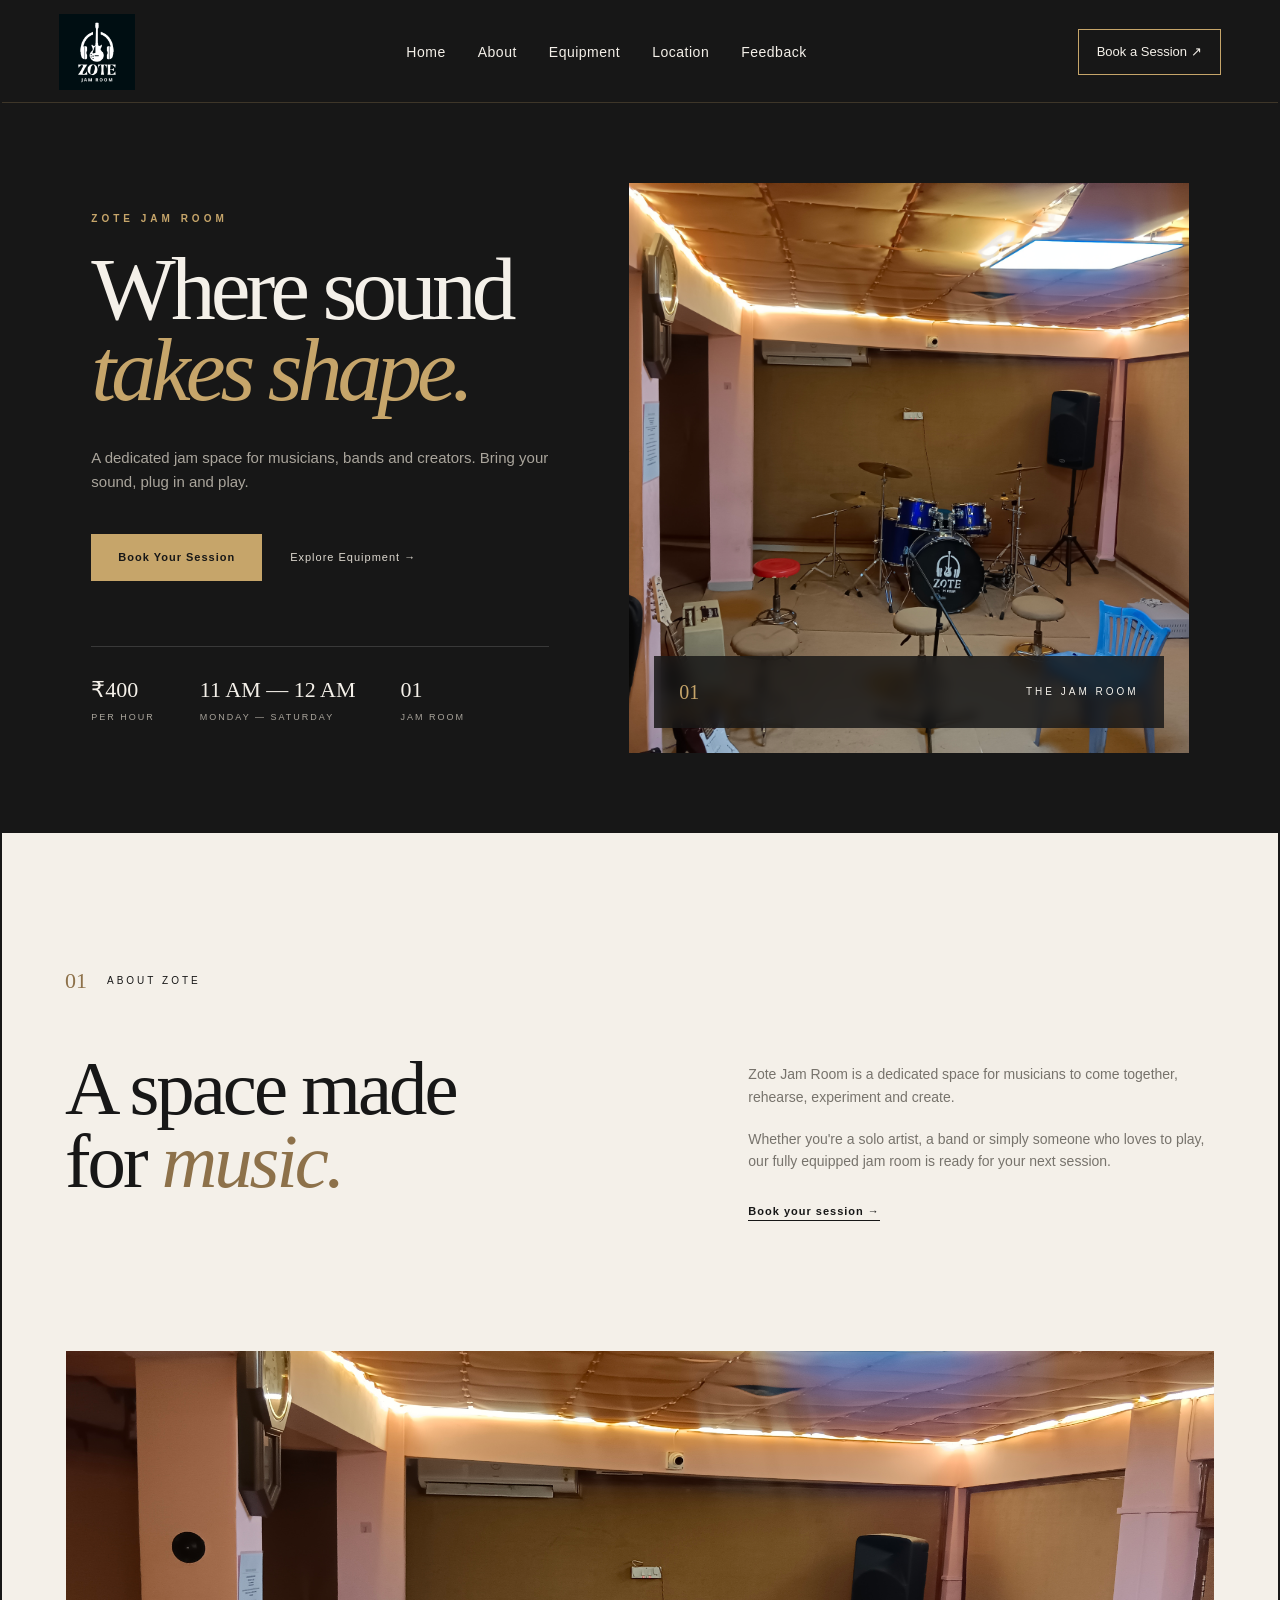
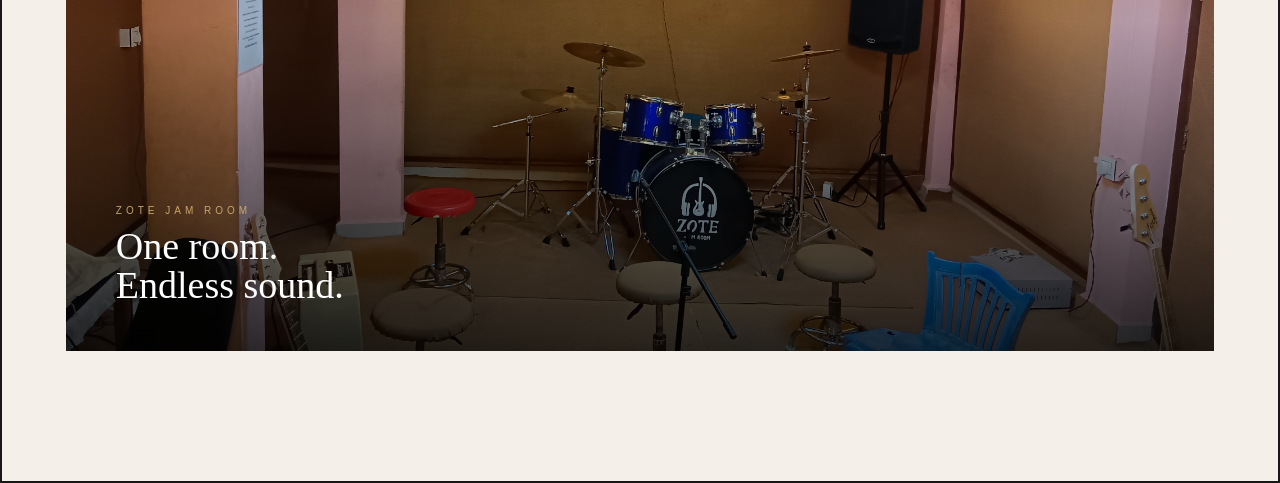
==== commit ef20dfa1: "clean up code" ====
--- a/frontend/index.html
+++ b/frontend/index.html
@@ -15,30 +15,19 @@
 
     <!-- ================= NAVBAR ================= -->
 
-    <header>
-        <nav class="navbar">
-
-            <a href="#home" class="brand">
-                <img
-                    src="images/zte.png"
-                    alt="Zote Jam Room Logo"
-                >
-            </a>
-
-            <div class="nav-links">
-                <a href="#home">Home</a>
-                <a href="#about">About</a>
-                <a href="equipment.html">Equipment</a>
-                <a href="feedback.html">Feedback</a>
-
-            </div>
-
-            <a href="location.html" class="nav-button">
-                📍Location
-            </a>
-
-        </nav>
-    </header>
+    <header class="site-header">
+  <nav class="site-nav">
+    <a href="index.html#home" class="site-logo"><img src="images/zte.png" alt="Zote Jam Room"></a>
+    <div class="site-nav-links">
+      <a href="index.html#home">Home</a>
+      <a href="index.html#about">About</a>
+      <a href="equipment.html">Equipment</a>
+      <a href="location.html">Location</a>
+      <a href="feedback.html">Feedback</a>
+    </div>
+    <a class="site-nav-button" href="booking.html">Book a Session ↗</a>
+  </nav>
+</header>
 
 
     <!-- ================= MAIN ================= -->
--- a/frontend/style.css
+++ b/frontend/style.css
@@ -3814,3 +3814,341 @@
         flex-direction: column;
     }
 }
+
+/* ==================================================
+   MOBILE LAYOUT FIXES — ZOTE JAM ROOM
+   Overrides for small screens without changing desktop styling.
+================================================== */
+@media (max-width: 650px) {
+  /* Homepage: keep the logo and Location button visible, with links on row 2. */
+  header:not(.equipment-header) .navbar {
+    display: flex;
+    flex-wrap: wrap;
+    align-items: center;
+    justify-content: space-between;
+    gap: 12px;
+    padding: 12px 16px;
+  }
+
+  header:not(.equipment-header) .brand {
+    flex: 0 0 58px;
+    width: 58px;
+    height: 58px;
+  }
+
+  header:not(.equipment-header) .nav-button {
+    display: inline-flex;
+    align-items: center;
+    justify-content: center;
+    margin-left: auto;
+    padding: 10px 12px;
+    font-size: 10px;
+    white-space: nowrap;
+  }
+
+  header:not(.equipment-header) .nav-links {
+    display: flex;
+    order: 3;
+    flex: 0 0 100%;
+    width: 100%;
+    min-width: 0;
+    justify-content: center;
+    flex-wrap: wrap;
+    gap: 10px 18px;
+    padding: 4px 0 2px;
+  }
+
+  header:not(.equipment-header) .nav-links a {
+    font-size: 11px;
+    letter-spacing: 0.5px;
+    white-space: nowrap;
+  }
+
+  /* Booking page: stack the form and summary vertically. */
+  .booking#booking {
+    display: block;
+    width: 100%;
+    padding: 48px 14px;
+  }
+
+  .booking-header {
+    margin-bottom: 32px;
+  }
+
+  .booking-header h2 {
+    font-size: clamp(42px, 12vw, 58px);
+    letter-spacing: -2px;
+    overflow-wrap: anywhere;
+  }
+
+  .booking-container {
+    display: grid;
+    grid-template-columns: minmax(0, 1fr);
+    width: 100%;
+    gap: 18px;
+  }
+
+  .booking-form,
+  .booking-summary {
+    width: 100%;
+    min-width: 0;
+    padding: 24px 18px;
+  }
+
+  .form-label {
+    font-size: 9px;
+    letter-spacing: 2px;
+    line-height: 1.7;
+  }
+
+  .form-group input,
+  .form-group select,
+  input[type="date"] {
+    width: 100%;
+    max-width: 100%;
+    min-width: 0;
+  }
+
+  .time-slots {
+    grid-template-columns: repeat(2, minmax(0, 1fr));
+    gap: 8px;
+  }
+
+  .time-slot {
+    min-width: 0;
+    min-height: 54px;
+    padding: 12px 5px;
+    font-size: 11px;
+    overflow-wrap: anywhere;
+  }
+
+  .summary-room h3 {
+    font-size: 19px;
+  }
+
+  .confirm-button {
+    min-height: 52px;
+    overflow-wrap: anywhere;
+  }
+
+  /* Other pages: ensure Back to Home remains visible in the header. */
+  .equipment-nav {
+    grid-template-columns: 54px minmax(0, 1fr);
+    gap: 10px;
+    padding: 12px 14px;
+  }
+
+  .equipment-logo img {
+    width: 52px;
+    height: 52px;
+  }
+
+  .equipment-nav .nav-links,
+  .location-page .equipment-nav-links {
+    grid-column: 1 / -1;
+    order: 3;
+    width: 100%;
+    justify-content: center;
+    flex-wrap: wrap;
+    gap: 10px 16px;
+  }
+
+  .equipment-nav .nav-links a,
+  .location-page .equipment-nav-links a {
+    font-size: 11px;
+    white-space: nowrap;
+  }
+
+  .equipment-nav .back-home,
+  .location-page .back-home {
+    grid-column: 2;
+    justify-self: end;
+    align-self: center;
+    display: inline-block;
+    margin: 0;
+    padding: 8px 0;
+    font-size: 12px;
+    white-space: nowrap;
+  }
+
+  .equipment-page,
+  .location-page,
+  body {
+    overflow-x: hidden;
+  }
+}
+
+@media (min-width: 651px) and (max-width: 900px) {
+  .booking#booking {
+    display: block;
+    padding: 70px 24px;
+  }
+
+  .booking-container {
+    grid-template-columns: minmax(0, 1fr);
+  }
+
+  .booking-summary {
+    position: static;
+  }
+}
+
+
+/* LOCATION NAVBAR — match the Equipment page layout on all screens */
+.location-page .equipment-header {
+    position: relative;
+    width: 100%;
+    background: #171717;
+}
+.location-page .equipment-nav {
+    width: 100%;
+    max-width: 1500px;
+    min-height: 100px;
+    margin: 0 auto;
+    padding: 12px 4.5%;
+    display: grid;
+    grid-template-columns: 76px minmax(0, 1fr) auto;
+    align-items: center;
+    gap: 24px;
+}
+.location-page .equipment-logo {
+    display: block;
+    width: 76px;
+    height: 76px;
+}
+.location-page .equipment-logo img {
+    display: block;
+    width: 100%;
+    height: 100%;
+    object-fit: contain;
+}
+.location-page .equipment-nav-links {
+    display: flex;
+    align-items: center;
+    justify-content: center;
+    flex-wrap: nowrap;
+    gap: 34px;
+    min-width: 0;
+}
+.location-page .equipment-nav-links a,
+.location-page .back-home {
+    color: #f3efe7;
+    text-decoration: none;
+    font-size: 13px;
+    letter-spacing: 1px;
+    white-space: nowrap;
+}
+.location-page .back-home {
+    justify-self: end;
+    padding: 12px 18px;
+    border: 1px solid #ad8745;
+    letter-spacing: 0;
+}
+.location-page .equipment-nav-links a:hover,
+.location-page .equipment-nav-links a.active,
+.location-page .back-home:hover { color: #ad8745; }
+
+@media (max-width: 900px) {
+  .location-page .equipment-nav {
+    grid-template-columns: 64px minmax(0, 1fr) auto;
+    gap: 14px;
+    padding: 12px 3%;
+  }
+  .location-page .equipment-logo,
+  .location-page .equipment-logo img { width: 64px; height: 64px; }
+  .location-page .equipment-nav-links { gap: 15px; }
+  .location-page .equipment-nav-links a,
+  .location-page .back-home { font-size: 12px; }
+}
+@media (max-width: 650px) {
+  .location-page .equipment-nav {
+    grid-template-columns: 54px minmax(0, 1fr);
+    gap: 10px;
+    padding: 12px 14px;
+  }
+  .location-page .equipment-logo,
+  .location-page .equipment-logo img { width: 52px; height: 52px; }
+  .location-page .equipment-nav-links {
+    grid-column: 1 / -1;
+    order: 3;
+    width: 100%;
+    justify-content: center;
+    flex-wrap: wrap;
+    gap: 10px 16px;
+  }
+  .location-page .equipment-nav-links a { font-size: 11px; }
+  .location-page .back-home {
+    grid-column: 2;
+    justify-self: end;
+    align-self: center;
+    margin: 0;
+    padding: 8px 10px;
+    font-size: 12px;
+  }
+}
+
+/* Back to Home button — Equipment and Feedback */
+a.back-home,
+.back-home a,
+.back-home {
+    display: inline-flex;
+    align-items: center;
+    justify-content: center;
+    box-sizing: border-box;
+
+    padding: 16px 28px;
+    border: 1px solid #c9a96e;
+    background: transparent;
+
+    color: #f5f0e6 !important;
+    text-decoration: none !important;
+    border-radius: 0;
+
+    line-height: 1.5;
+    white-space: nowrap;
+    transition: background-color 0.3s ease, color 0.3s ease;
+}
+
+/* Prevent purple link and visited-link colours */
+a.back-home:link,
+a.back-home:visited,
+.back-home a:link,
+.back-home a:visited {
+    color: #f5f0e6 !important;
+    text-decoration: none !important;
+}
+
+/* Hover effect */
+a.back-home:hover,
+.back-home a:hover,
+.back-home:hover {
+    background: #c9a96e;
+    color: #111111 !important;
+}
+
+/* ==================================================
+   SHARED NAVIGATION — ALL PAGES
+   ================================================== */
+.site-header {
+  position: sticky; top: 0; z-index: 1000; width: 100%;
+  background: #171717; color: #f4f0e9; border-bottom: 1px solid rgba(198,165,106,.22);
+}
+.site-nav {
+  box-sizing: border-box; width: 100%; max-width: 1500px; min-height: 100px;
+  margin: 0 auto; padding: 12px 4.5%; display: grid;
+  grid-template-columns: 76px minmax(0,1fr) auto; align-items: center; gap: 24px;
+}
+.site-logo { display: block; width: 76px; height: 76px; }
+.site-logo img { display:block; width:100%; height:100%; object-fit:contain; }
+.site-nav-links { display:flex; align-items:center; justify-content:center; flex-wrap:nowrap; gap:clamp(15px,2.5vw,34px); min-width:0; }
+.site-nav-links a { color:#f4f0e9; text-decoration:none; font-size:14px; letter-spacing:.5px; white-space:nowrap; transition:color .2s ease; }
+.site-nav-links a:hover, .site-nav-links a.active { color:#c6a56a; }
+.site-nav-button { justify-self:end; display:inline-block; white-space:nowrap; color:#f4f0e9; border:1px solid #c6a56a; padding:12px 18px; font-size:13px; text-decoration:none; transition:background .2s,color .2s; }
+.site-nav-button:hover { background:#c6a56a; color:#171717; }
+@media(max-width:900px) { .site-nav { grid-template-columns:60px minmax(0,1fr) auto; gap:12px; padding:12px 3%; } .site-logo {width:60px;height:60px;} .site-nav-links {gap:14px;} .site-nav-links a {font-size:12px;} .site-nav-button {font-size:12px;padding:10px 12px;} }
+@media(max-width:650px) { .site-nav {grid-template-columns:52px minmax(0,1fr);gap:10px;padding:10px 14px;} .site-logo {width:52px;height:52px;} .site-nav-button {grid-column:2;grid-row:1;justify-self:end;padding:8px 10px;font-size:11px;} .site-nav-links {grid-column:1/-1;grid-row:2;flex-wrap:wrap;justify-content:center;gap:9px 17px;padding:3px 0 7px;} .site-nav-links a {font-size:12px;} }
+
+/* Equipment text stays comfortably inside each card border */
+.equipment-page .gear-details { padding: clamp(28px, 4.2vw, 56px); min-width:0; }
+.equipment-page .gear-details p, .equipment-page .gear-details ul { max-width:100%; overflow-wrap:anywhere; }
+@media(max-width:650px) { .equipment-page .gear-details { padding:28px 22px; } }
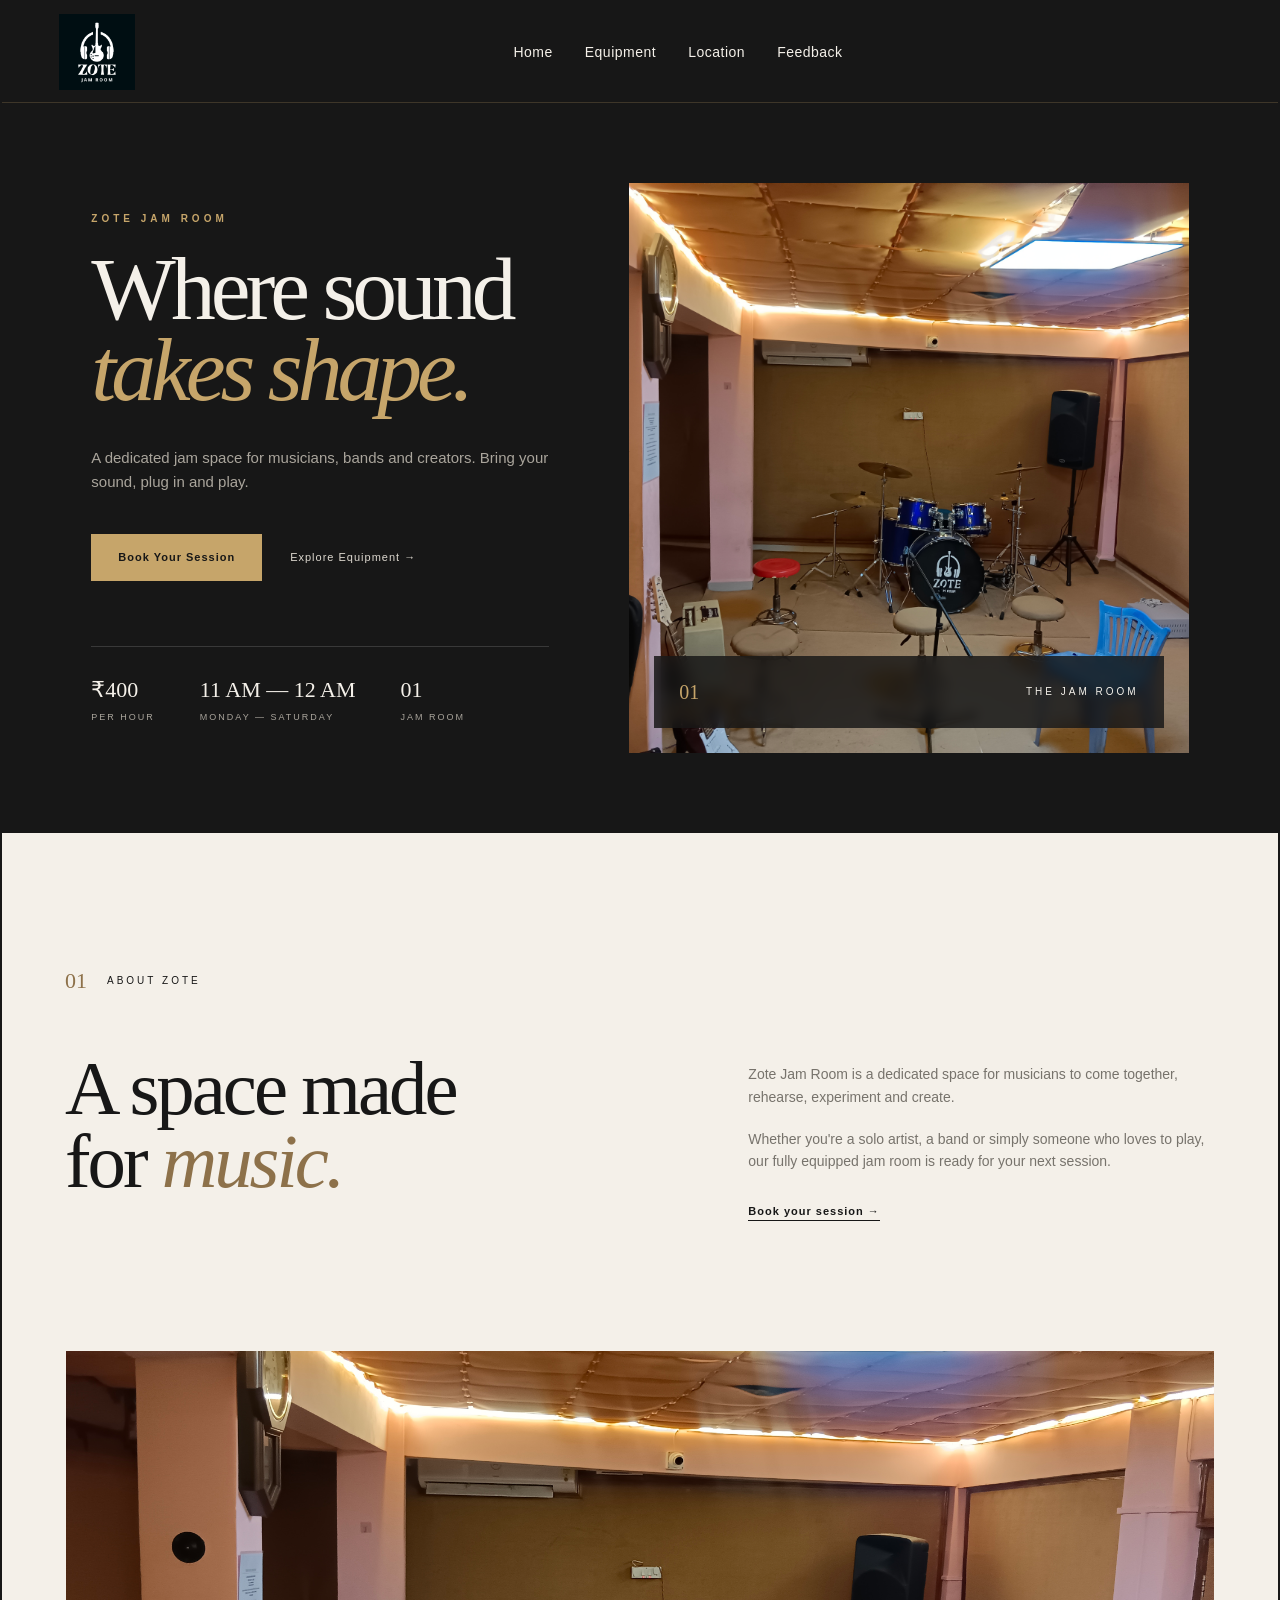
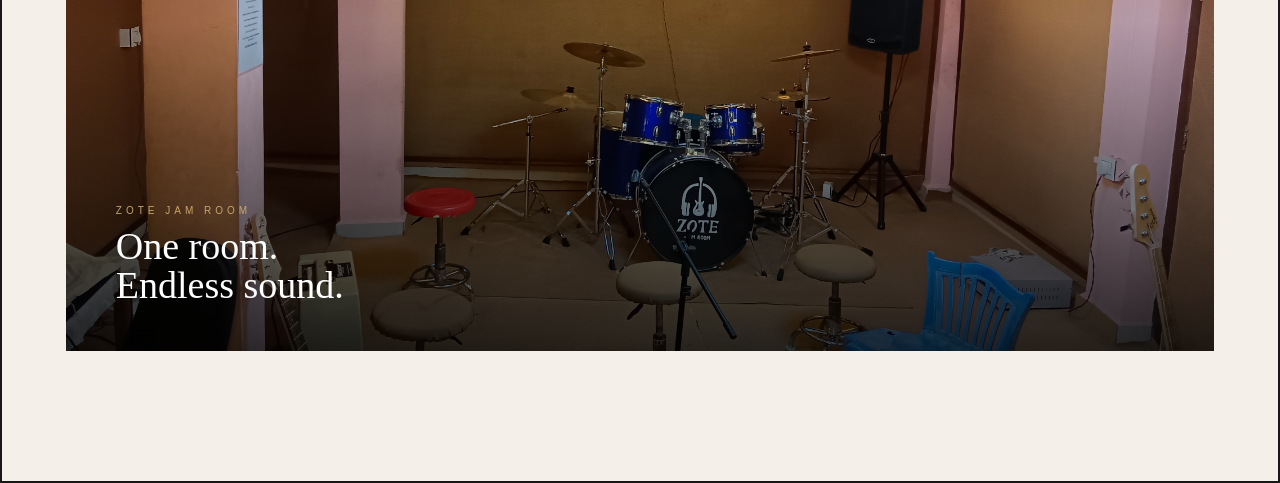
==== commit bebe3996: "Remove About from navigation" ====
--- a/frontend/index.html
+++ b/frontend/index.html
@@ -20,12 +20,11 @@
     <a href="index.html#home" class="site-logo"><img src="images/zte.png" alt="Zote Jam Room"></a>
     <div class="site-nav-links">
       <a href="index.html#home">Home</a>
-      <a href="index.html#about">About</a>
       <a href="equipment.html">Equipment</a>
       <a href="location.html">Location</a>
       <a href="feedback.html">Feedback</a>
     </div>
-    <a class="site-nav-button" href="booking.html">Book a Session ↗</a>
+    
   </nav>
 </header>
 
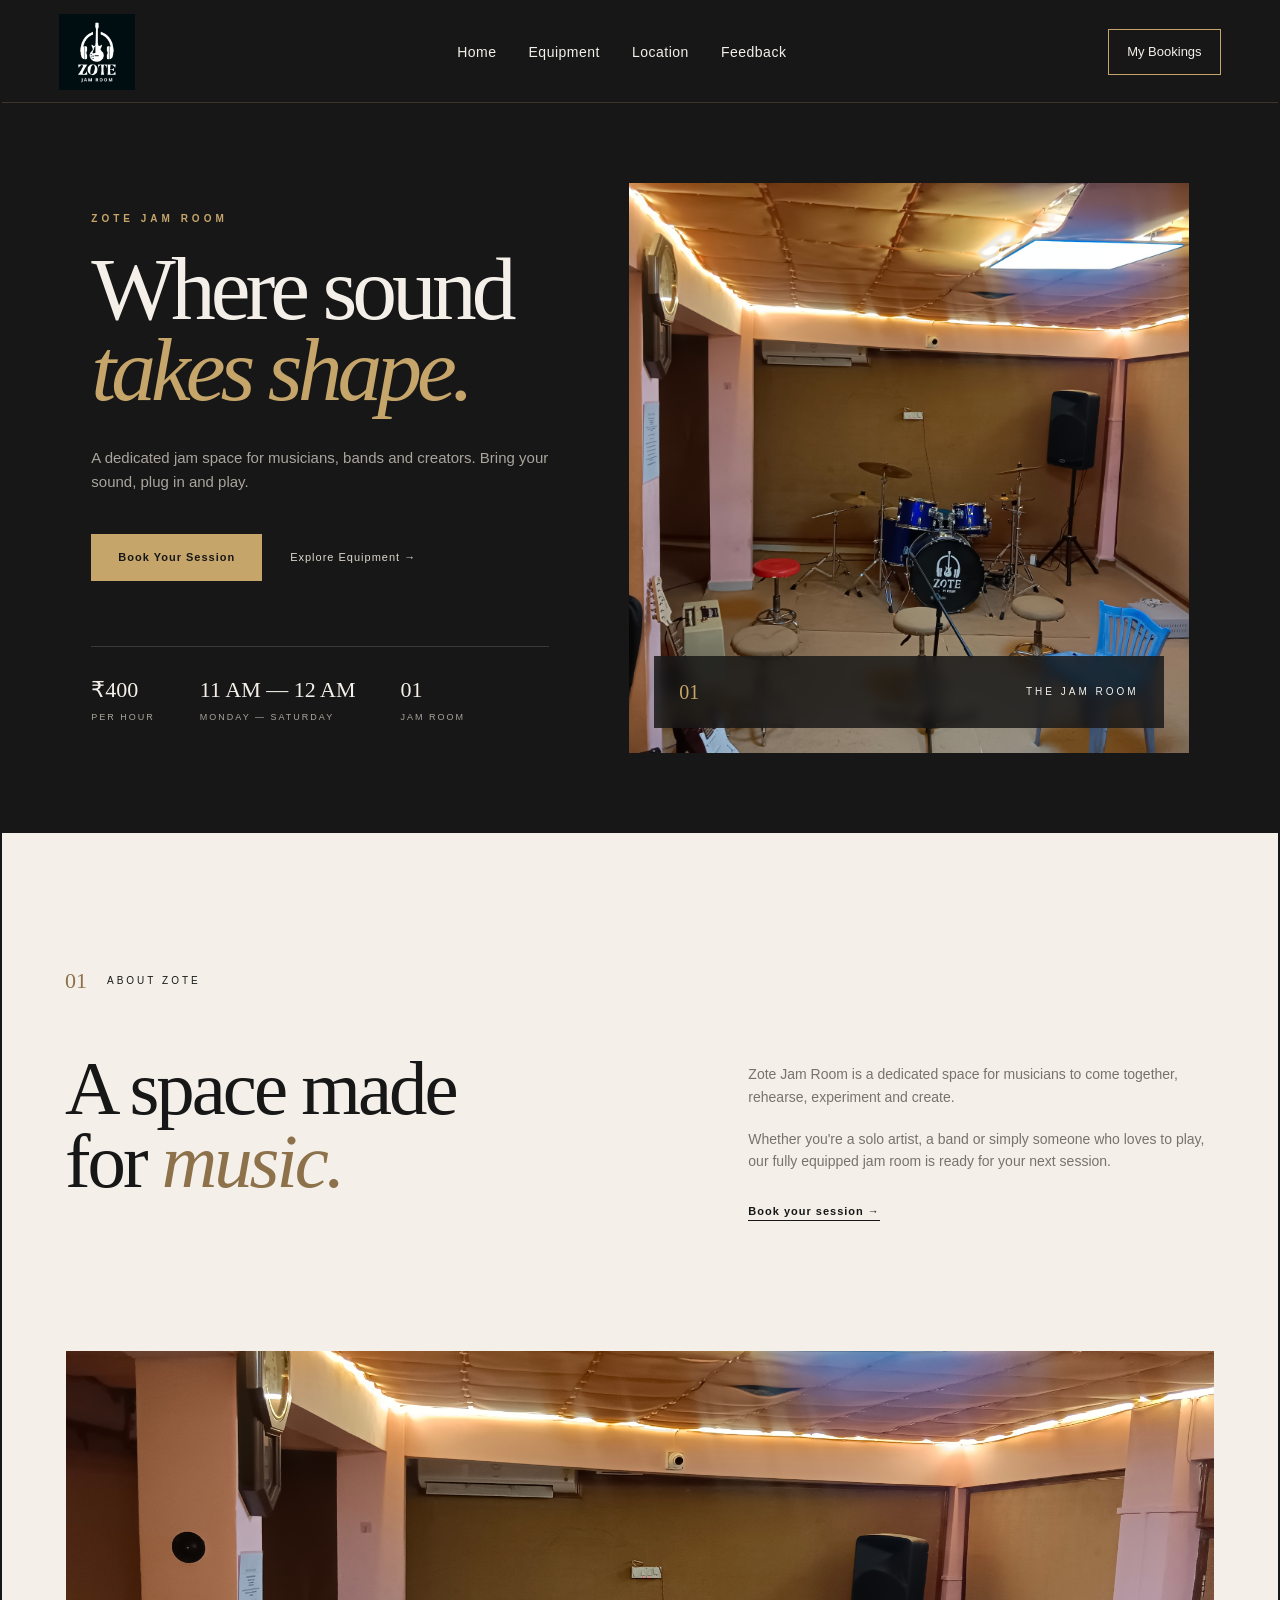
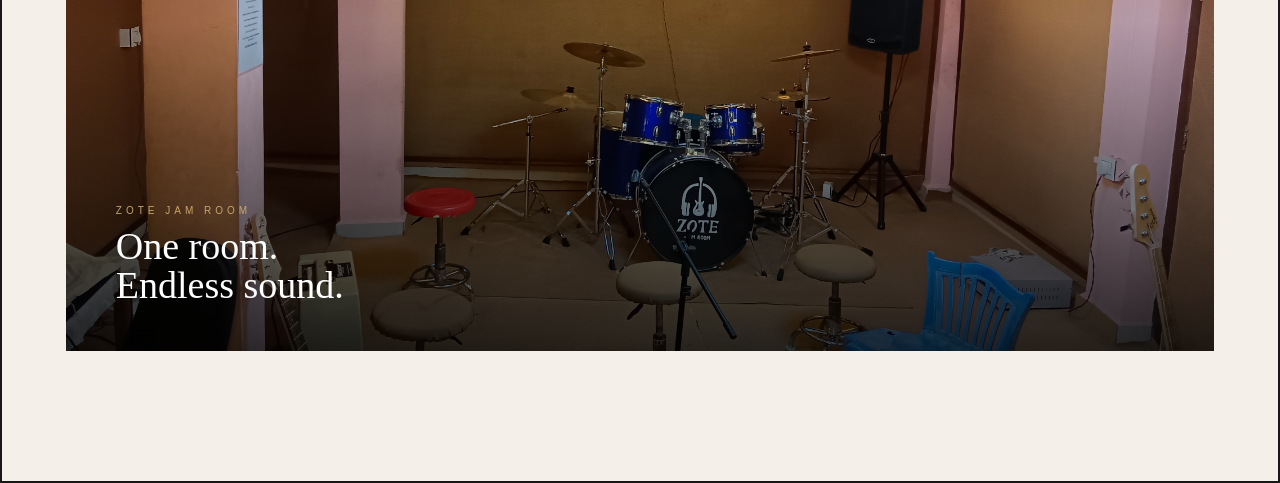
==== commit 7a94b2c7: "Add My Bookings link to homepage" ====
--- a/frontend/index.html
+++ b/frontend/index.html
@@ -24,7 +24,7 @@
       <a href="location.html">Location</a>
       <a href="feedback.html">Feedback</a>
     </div>
-    
+    <a href="my-bookings.html" class="site-nav-button">My Bookings</a>
   </nav>
 </header>
 
--- a/frontend/style.css
+++ b/frontend/style.css
@@ -1488,8 +1488,11 @@
 }
 
 
+
 .form-group input,
 .form-group select {
+    box-sizing: border-box;
+
     width: 100%;
 
     padding: 15px 16px;
@@ -1508,6 +1511,7 @@
 
     transition: 0.3s;
 }
+
 
 
 .form-group input:focus,
@@ -4152,3 +4156,227 @@
 .equipment-page .gear-details { padding: clamp(28px, 4.2vw, 56px); min-width:0; }
 .equipment-page .gear-details p, .equipment-page .gear-details ul { max-width:100%; overflow-wrap:anywhere; }
 @media(max-width:650px) { .equipment-page .gear-details { padding:28px 22px; } }
+
+
+/* Smooth page entrance animation */
+@keyframes pageFadeIn {
+    from {
+        opacity: 0;
+        transform: translateY(8px);
+    }
+
+    to {
+        opacity: 1;
+        transform: translateY(0);
+    }
+}
+
+body {
+    animation: pageFadeIn 0.35s ease-out both;
+}
+
+/* Accessibility: respect reduced-motion preferences */
+@media (prefers-reduced-motion: reduce) {
+    body {
+        animation: none;
+    }
+}
+
+
+/* Smooth navigation and button transitions */
+.nav-links a,
+.equipment-nav-links a,
+.nav-button,
+.back-home,
+button,
+input[type="submit"] {
+    transition:
+        color 0.25s ease,
+        background-color 0.25s ease,
+        border-color 0.25s ease,
+        box-shadow 0.25s ease,
+        transform 0.25s ease;
+}
+
+/* Navigation link hover */
+.nav-links a:hover,
+.equipment-nav-links a:hover {
+    color: #d4af37;
+}
+
+/* Gold button hover effect */
+.nav-button:hover,
+button:hover,
+input[type="submit"]:hover {
+    box-shadow: 0 0 12px rgba(212, 175, 55, 0.25);
+    transform: translateY(-2px);
+}
+
+/* Back-to-home link hover */
+.back-home:hover {
+    color: #d4af37;
+    border-color: #d4af37;
+}
+
+/* Avoid hover movement on touch devices */
+@media (hover: none) {
+    .nav-button:hover,
+    button:hover,
+    input[type="submit"]:hover {
+        transform: none;
+        box-shadow: none;
+    }
+}
+
+/* Respect reduced-motion preferences */
+@media (prefers-reduced-motion: reduce) {
+    .nav-links a,
+    .equipment-nav-links a,
+    .nav-button,
+    .back-home,
+    button,
+    input[type="submit"] {
+        transition: none;
+    }
+}
+
+/* Fix date input overflowing on mobile */
+#date,
+input[type="date"],
+input[type="datetime-local"],
+select,
+textarea {
+    box-sizing: border-box;
+    max-width: 100%;
+    min-width: 0;
+}
+
+@media (max-width: 768px) {
+    .booking-container,
+    .booking-form,
+    .booking-card,
+    .session-details,
+    .form-section {
+        box-sizing: border-box;
+        min-width: 0;
+        max-width: 100%;
+    }
+
+    #date,
+    input[type="date"] {
+        display: block;
+        width: 100%;
+        min-width: 0;
+    }
+}
+
+/* FIX: booking date input overflowing on mobile */
+.booking,
+.booking-container,
+.booking-form,
+.form-section,
+.form-group {
+    box-sizing: border-box;
+    min-width: 0;
+}
+
+.booking-container,
+.booking-form,
+.form-section {
+    width: 100%;
+    max-width: 100%;
+}
+
+#booking-date {
+    display: block !important;
+    box-sizing: border-box !important;
+    width: 100% !important;
+    max-width: 100% !important;
+    min-width: 0 !important;
+    margin-left: 0 !important;
+    margin-right: 0 !important;
+}
+
+@media (max-width: 768px) {
+    .booking {
+        padding-left: 16px;
+        padding-right: 16px;
+    }
+
+    .booking-container,
+    .booking-form,
+    .form-section {
+        min-width: 0;
+        max-width: 100%;
+    }
+
+    #booking-date {
+        font-size: 16px;
+        padding-left: 12px;
+        padding-right: 12px;
+    }
+}
+
+
+/* Keep booking form fields inside their containers */
+.booking-form,
+.booking-form .form-section,
+.booking-form .form-group {
+    box-sizing: border-box;
+    min-width: 0;
+}
+
+.booking-form input,
+.booking-form select {
+    box-sizing: border-box;
+    max-width: 100%;
+}
+
+.booking-form input[type="date"] {
+    display: block;
+    width: 100%;
+}
+
+/* FINAL FIX — DATE INPUT MUST STAY INSIDE THE BOOKING CARD */
+@media screen and (max-width: 650px) {
+    body {
+        overflow-x: hidden;
+    }
+
+    .booking#booking {
+        width: 100%;
+        max-width: 100%;
+        min-width: 0;
+        padding-left: 14px;
+        padding-right: 14px;
+        overflow-x: clip;
+    }
+
+    .booking#booking .booking-container,
+    .booking#booking .booking-form,
+    .booking#booking .booking-form .form-section,
+    .booking#booking .booking-form .form-group {
+        width: 100%;
+        max-width: 100%;
+        min-width: 0;
+        box-sizing: border-box;
+    }
+
+    .booking#booking .booking-form {
+        padding-left: 18px;
+        padding-right: 18px;
+    }
+
+    .booking#booking #booking-date {
+        display: block;
+        width: 100%;
+        max-width: 100%;
+        min-width: 0;
+        box-sizing: border-box;
+        margin: 0;
+        padding: 12px 8px;
+        font-size: 16px;
+        -webkit-appearance: none;
+        appearance: none;
+    }
+}
